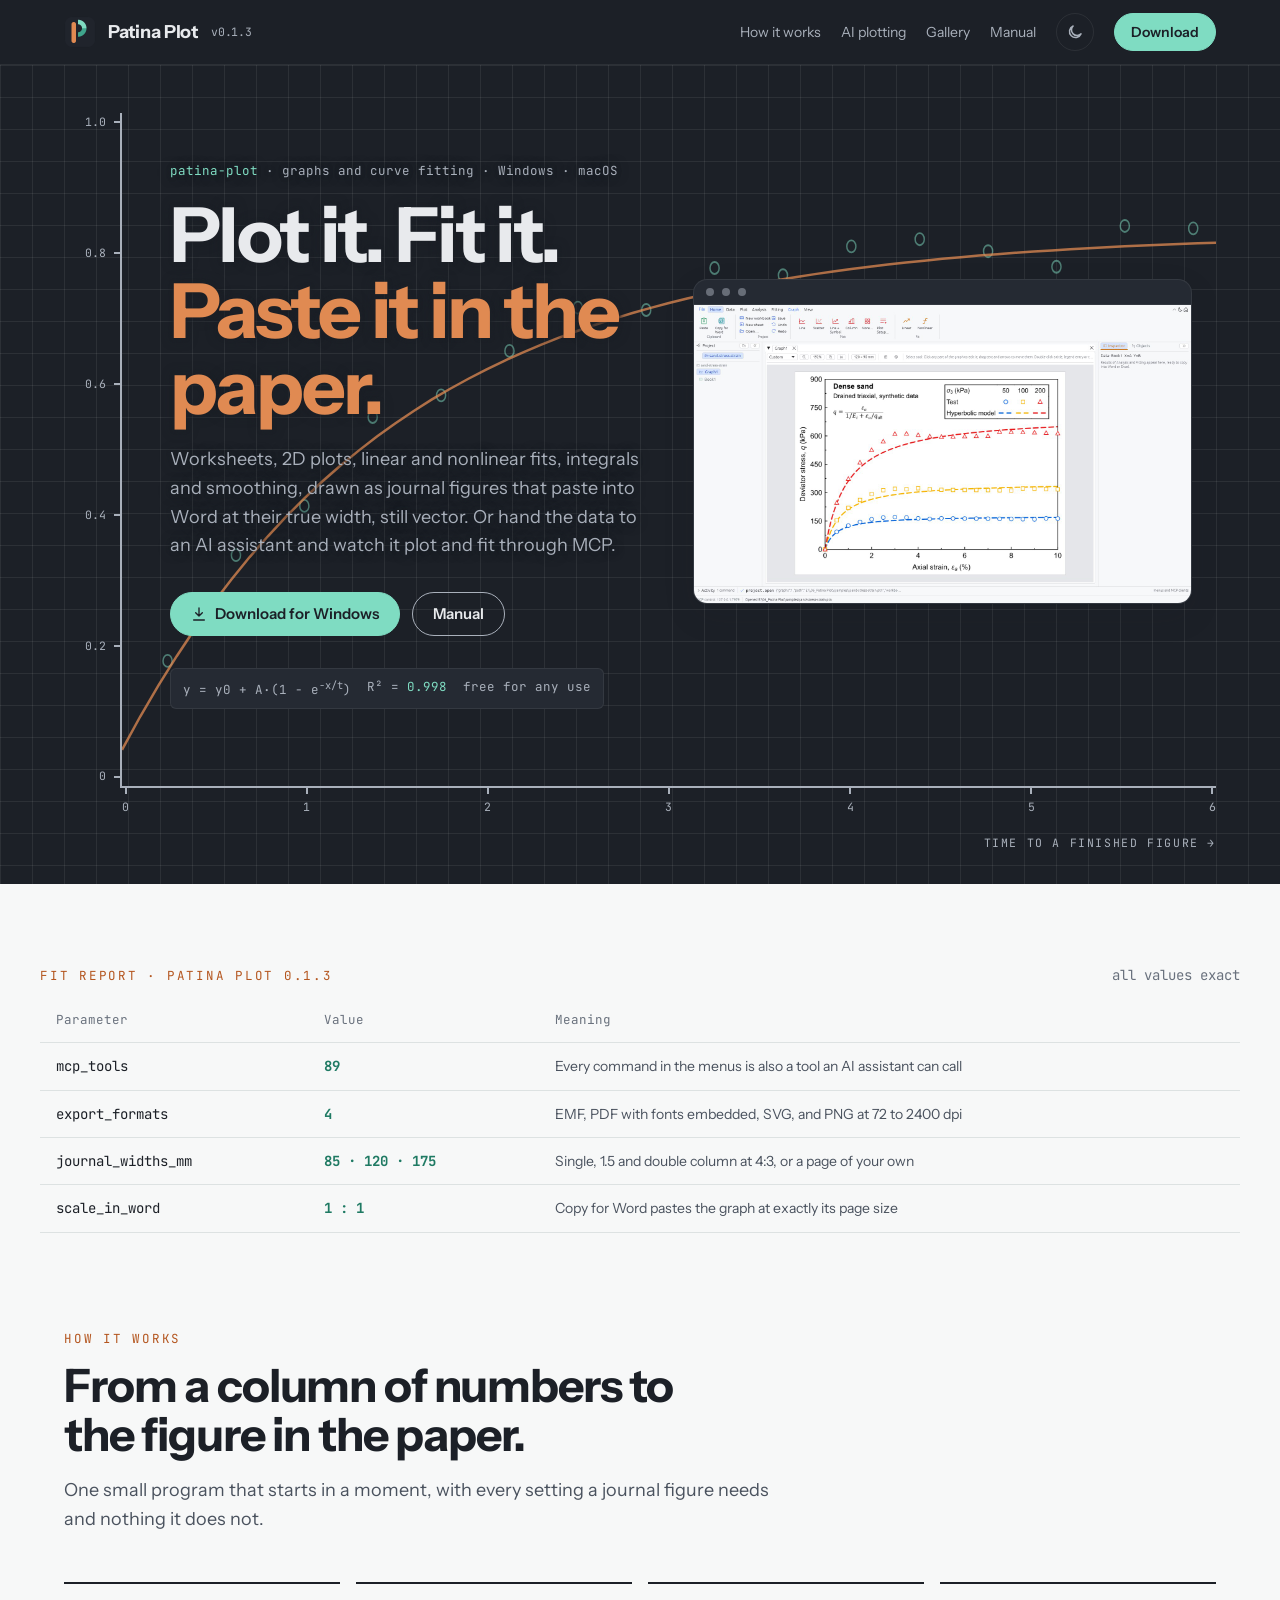
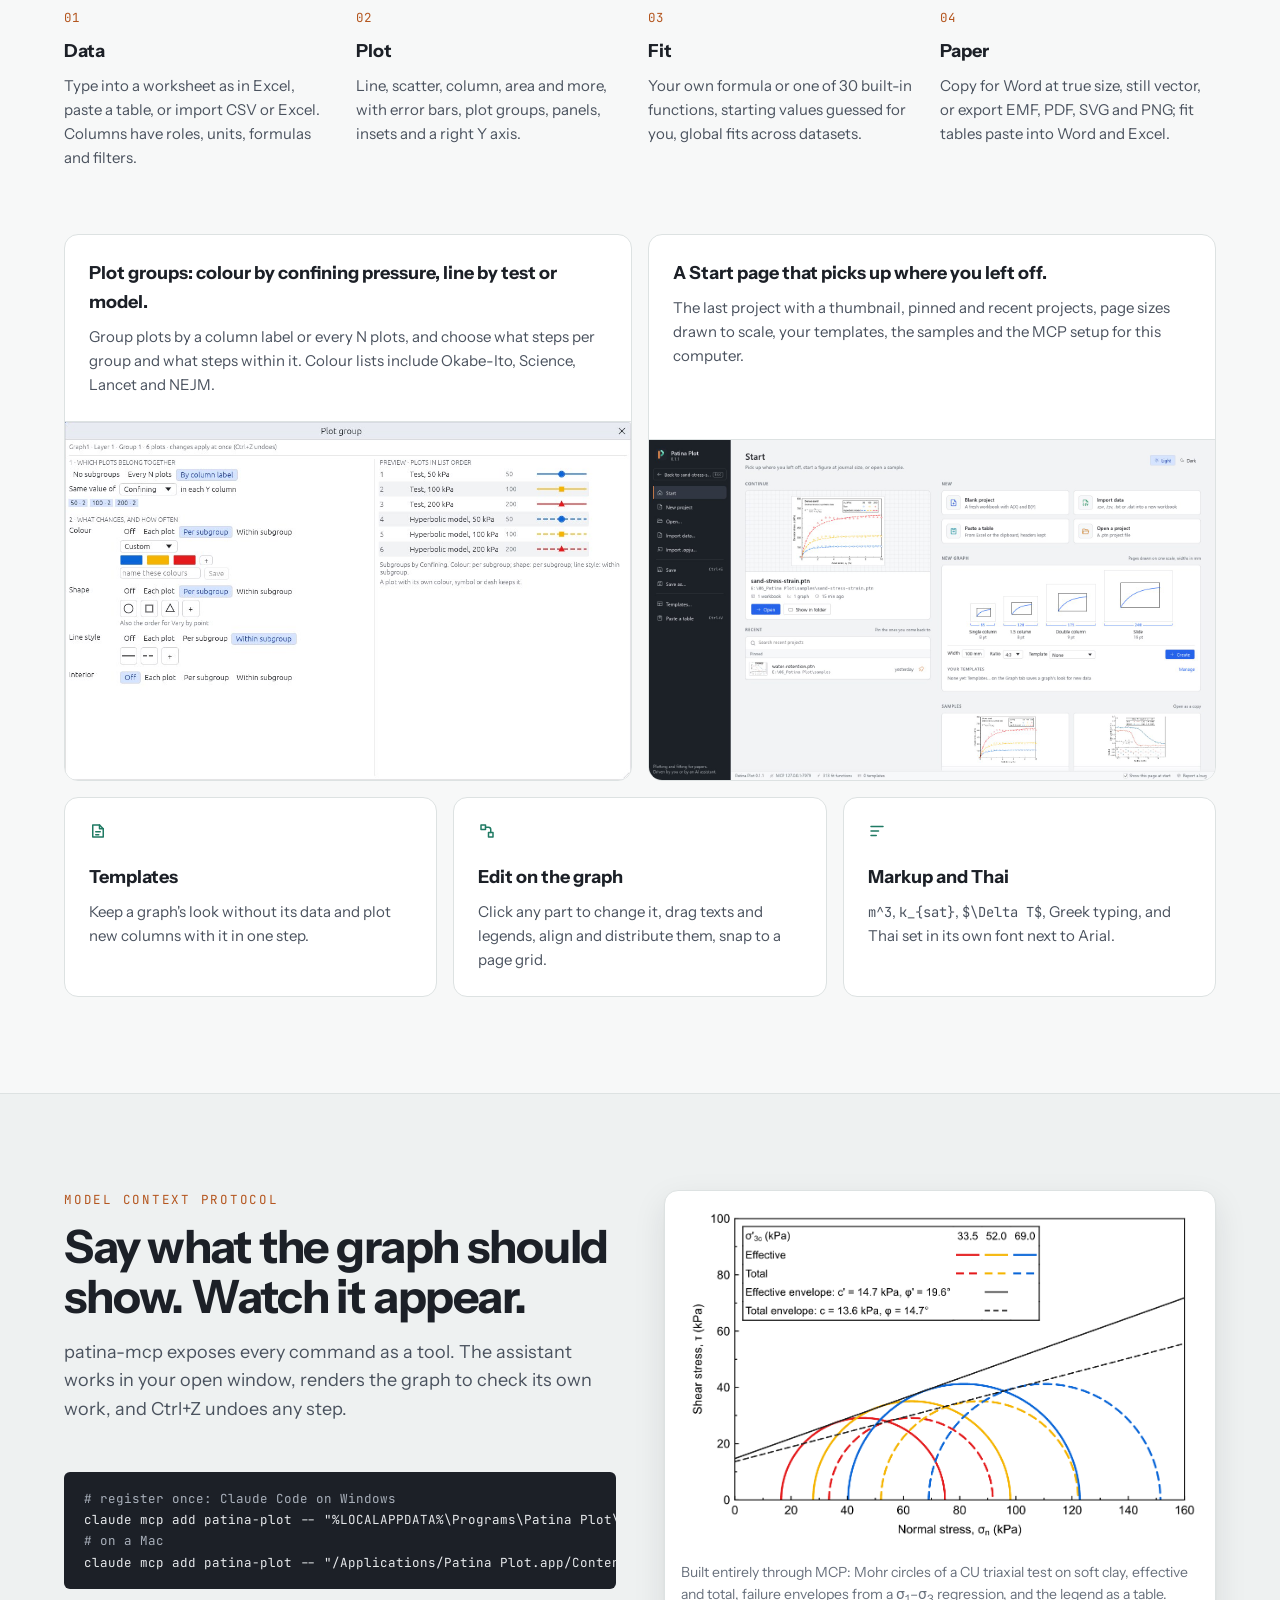
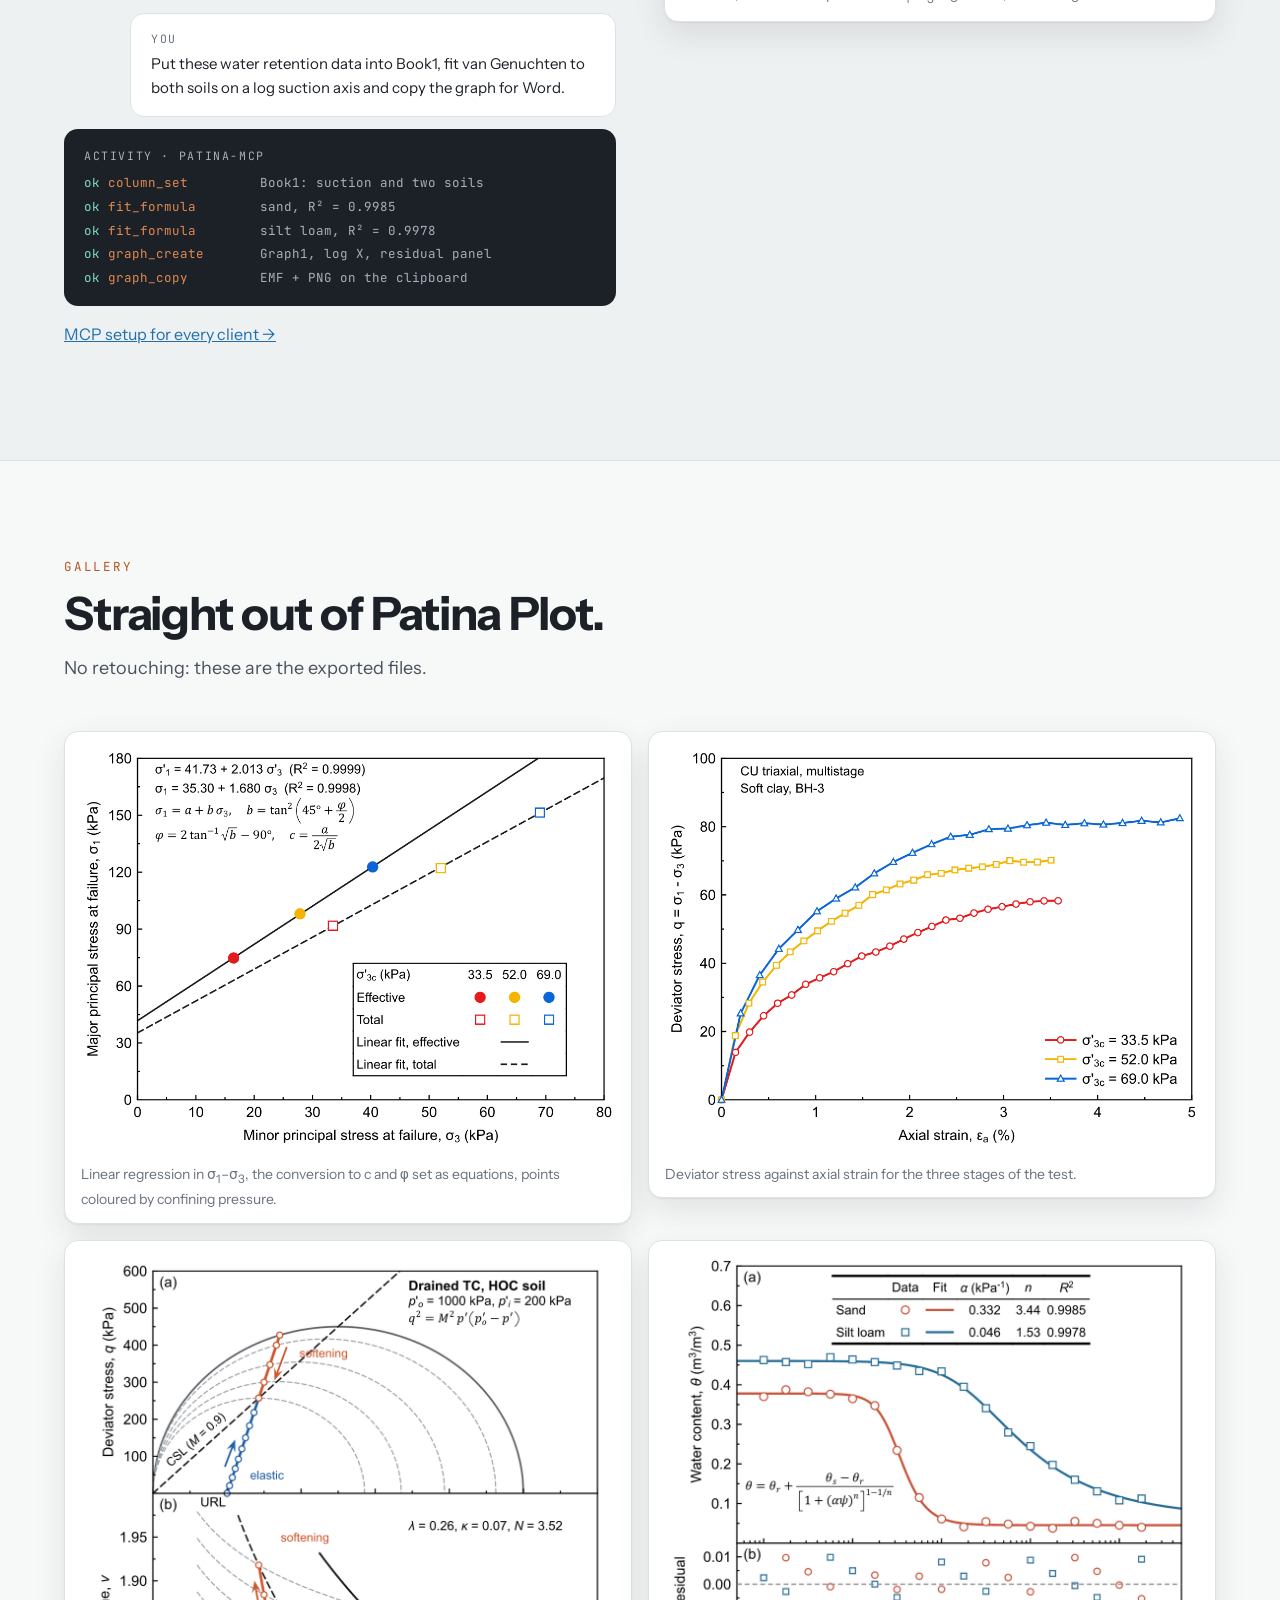
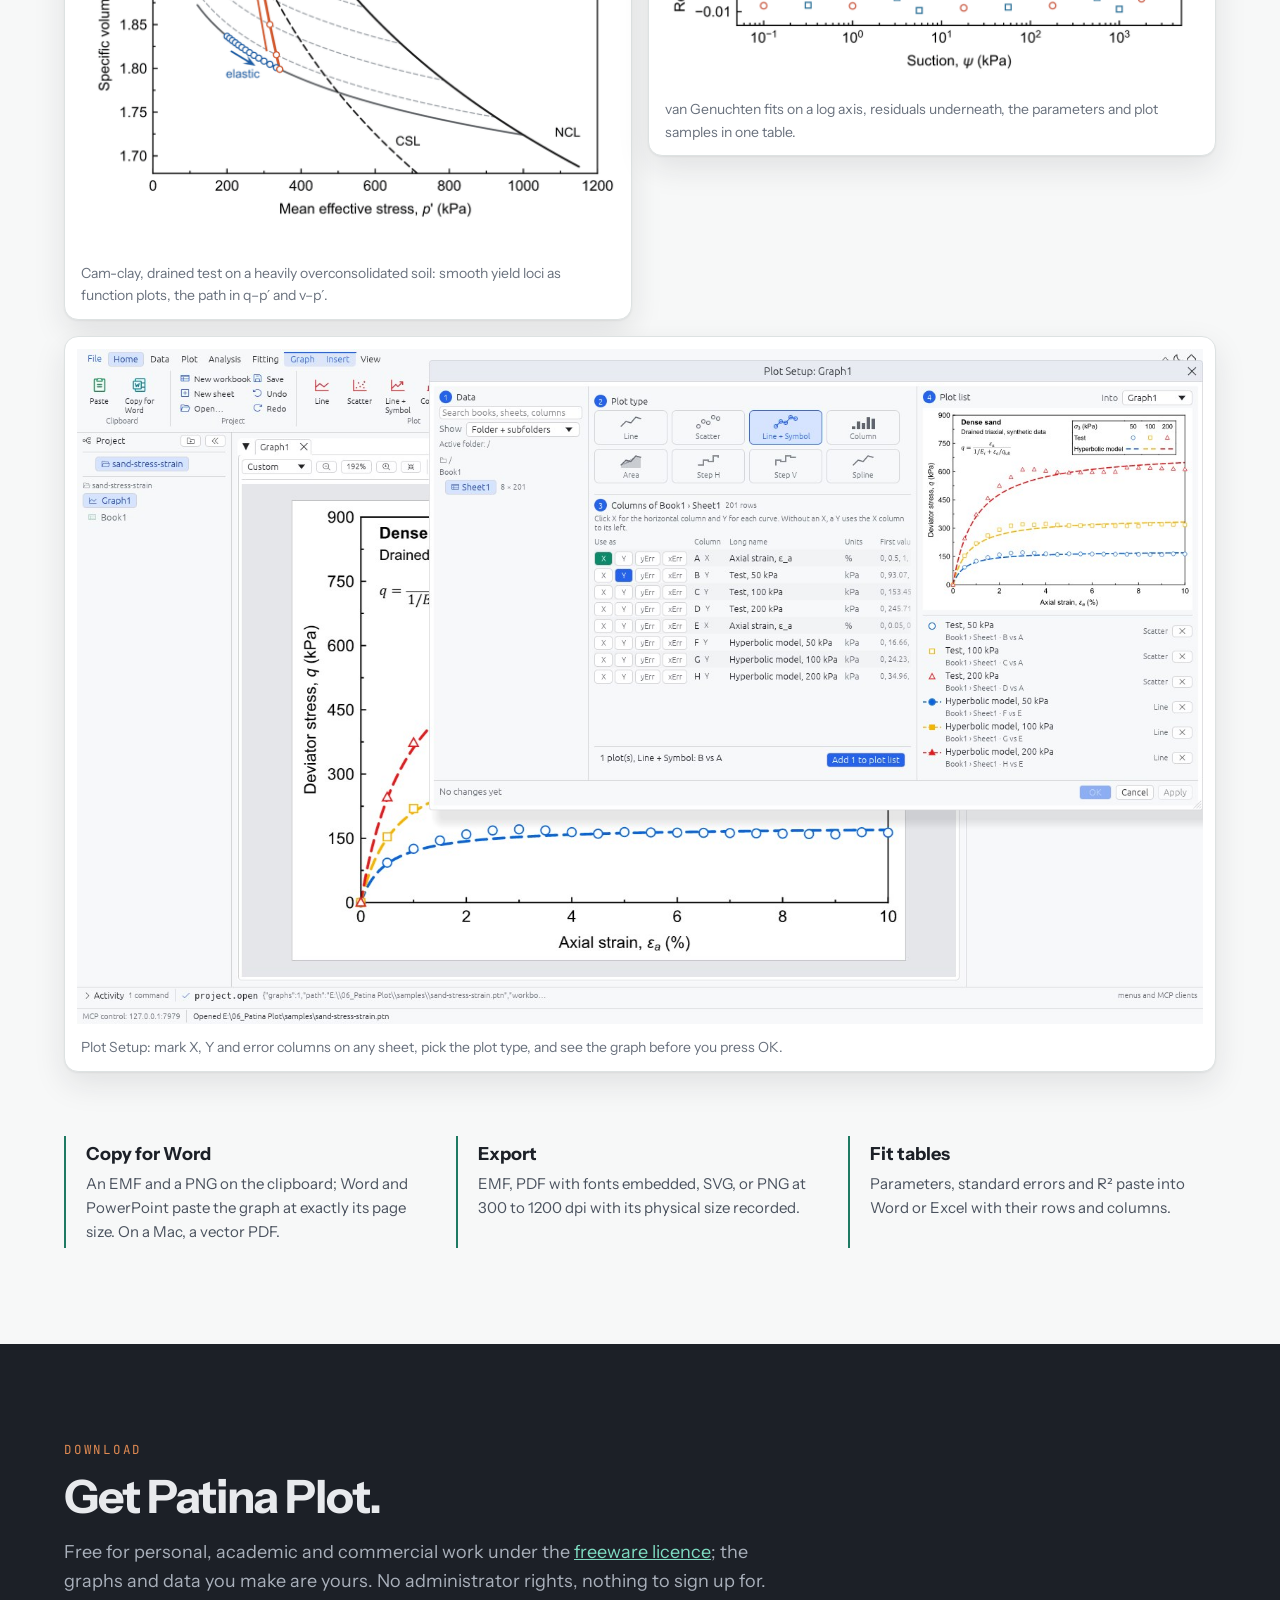
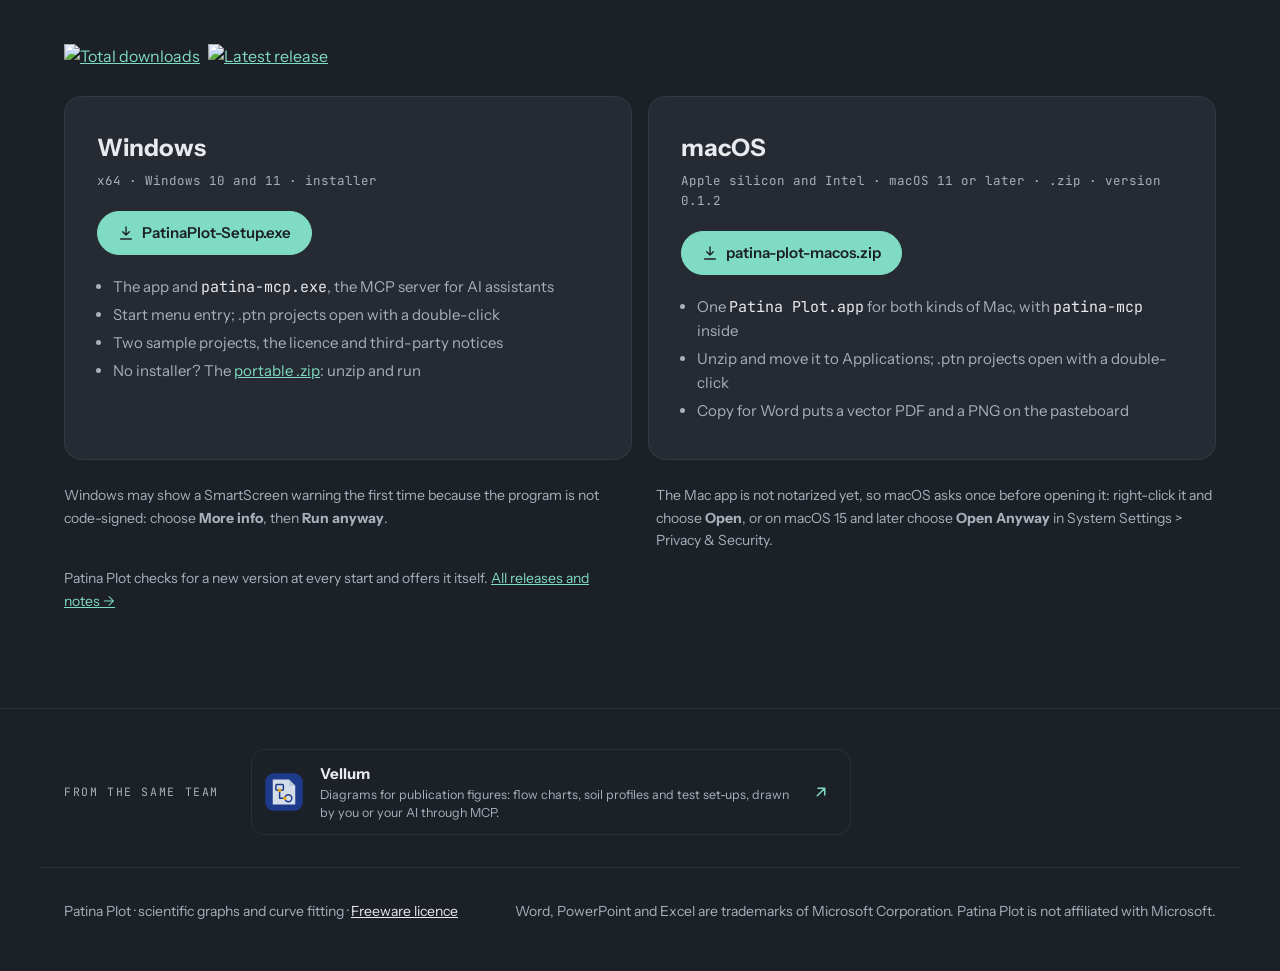
==== index.html @ 7e66aaf3 "Patina Plot 0.1.3 for Windows version.json points at v0.1.3 without a "mac" line, so 0.1.2 on Window" ====
<!doctype html>
<html lang="en">
<head>
<meta charset="utf-8">
<meta name="viewport" content="width=device-width, initial-scale=1">
<title>Patina Plot: scientific graphs and curve fitting</title>
<meta name="description" content="Patina Plot is a light, fast app for scientific graphs and curve fitting. Plot and fit your data, paste the graph into Word as vector EMF at journal size, and let an AI assistant plot and fit for you through MCP.">
<link rel="icon" href="assets/icon.svg" type="image/svg+xml">
<link rel="preconnect" href="https://fonts.googleapis.com">
<link rel="preconnect" href="https://fonts.gstatic.com" crossorigin>
<link href="https://fonts.googleapis.com/css2?family=Instrument+Sans:wght@400;600;700&family=JetBrains+Mono:wght@400;700&display=swap" rel="stylesheet">
<link rel="stylesheet" href="style.css?v=2">
<script src="theme.js"></script>
</head>
<body>

<header class="top">
  <div class="wrap">
    <a class="brand" href="./"><img src="assets/icon-256.png" alt="">Patina Plot <small>v0.1.3</small></a>
    <nav>
      <a href="#workflow">How it works</a>
      <a href="#agents">AI plotting</a>
      <a href="#gallery">Gallery</a>
      <a href="manual.html">Manual</a>
      <button class="theme-toggle" type="button" aria-label="Switch theme">
        <svg class="to-dark" viewBox="0 0 24 24" fill="none" stroke="currentColor" stroke-width="2" stroke-linecap="round" stroke-linejoin="round" aria-hidden="true"><path d="M20 14.5A8 8 0 1 1 9.5 4a6.5 6.5 0 0 0 10.5 10.5z"/></svg>
        <svg class="to-light" viewBox="0 0 24 24" fill="none" stroke="currentColor" stroke-width="2" stroke-linecap="round" stroke-linejoin="round" aria-hidden="true"><circle cx="12" cy="12" r="4"/><path d="M12 2v2M12 20v2M4.9 4.9l1.4 1.4M17.7 17.7l1.4 1.4M2 12h2M20 12h2M4.9 19.1l1.4-1.4M17.7 6.3l1.4-1.4"/></svg>
      </button>
      <a class="btn small primary" href="#download">Download</a>
    </nav>
  </div>
</header>

<main>
<div class="hero">
  <div class="wrap">
    <div class="plot">
      <ul class="y-ticks" aria-hidden="true"><li><span>1.0</span></li><li><span>0.8</span></li><li><span>0.6</span></li><li><span>0.4</span></li><li><span>0.2</span></li><li><span>0</span></li></ul>
      <ul class="x-ticks" aria-hidden="true"><li>0</li><li>1</li><li>2</li><li>3</li><li>4</li><li>5</li><li>6</li></ul>
      <span class="axis-title" aria-hidden="true">time to a finished figure →</span>
      <svg class="curve" viewBox="0 0 1200 560" preserveAspectRatio="none" aria-hidden="true">
        <g class="pts"><circle cx="50" cy="456" r="5"/><circle cx="125" cy="368" r="5"/><circle cx="200" cy="327" r="5"/><circle cx="275" cy="253" r="5"/><circle cx="350" cy="235" r="5"/><circle cx="425" cy="198" r="5"/><circle cx="500" cy="162" r="5"/><circle cx="575" cy="164" r="5"/><circle cx="650" cy="129" r="5"/><circle cx="725" cy="135" r="5"/><circle cx="800" cy="111" r="5"/><circle cx="875" cy="105" r="5"/><circle cx="950" cy="115" r="5"/><circle cx="1025" cy="128" r="5"/><circle cx="1100" cy="94" r="5"/><circle cx="1175" cy="96" r="5"/></g>
        <path class="fit" vector-effect="non-scaling-stroke" d="M0 530.0 L20 502.3 L40 476.3 L60 452.1 L80 429.3 L100 408.1 L120 388.2 L140 369.6 L160 352.3 L180 336.0 L200 320.8 L220 306.5 L240 293.2 L260 280.8 L280 269.1 L300 258.2 L320 248.0 L340 238.4 L360 229.5 L380 221.2 L400 213.3 L420 206.0 L440 199.2 L460 192.8 L480 186.8 L500 181.2 L520 176.0 L540 171.1 L560 166.5 L580 162.2 L600 158.2 L620 154.4 L640 150.9 L660 147.6 L680 144.6 L700 141.7 L720 139.0 L740 136.5 L760 134.1 L780 131.9 L800 129.9 L820 128.0 L840 126.1 L860 124.5 L880 122.9 L900 121.4 L920 120.0 L940 118.7 L960 117.5 L980 116.4 L1000 115.3 L1020 114.4 L1040 113.4 L1060 112.6 L1080 111.7 L1100 111.0 L1120 110.3 L1140 109.6 L1160 109.0 L1180 108.4 L1200 107.9"/>
      </svg>
      <div class="hero-text">
        <p class="kicker">patina-plot <span>· graphs and curve fitting · Windows · macOS</span></p>
        <h1>Plot it. Fit it. <span class="hl">Paste it in the paper.</span></h1>
        <p class="lede">Worksheets, 2D plots, linear and nonlinear fits, integrals and smoothing,
          drawn as journal figures that paste into Word at their true width, still vector. Or hand
          the data to an AI assistant and watch it plot and fit through MCP.</p>
        <div class="cta">
          <a class="btn primary" href="#download">
            <svg viewBox="0 0 24 24" fill="none" stroke="currentColor" stroke-width="2" stroke-linecap="round" stroke-linejoin="round" aria-hidden="true"><path d="M12 3v12m0 0-5-5m5 5 5-5M4 21h16"/></svg>
            <span id="get-label">Download for Windows</span>
          </a>
          <a class="btn ghost" href="manual.html">Manual</a>
        </div>
        <p class="readout" aria-label="Fit result"><span>y = y0 + A·(1 − e<sup>−x/t</sup>)</span><span>R² = <b>0.998</b></span><span>free for any use</span></p>
      </div>
      <div class="window">
        <div class="bar" aria-hidden="true"><i></i><i></i><i></i></div>
        <img src="assets/screenshot.jpg" width="1600" height="960" alt="The Patina Plot window with a graph of deviator stress against axial strain for a dense sand at three confining pressures, tests against a hyperbolic model with a table legend, the Project Explorer on the left and the Inspector on the right">
      </div>
    </div>
  </div>
</div>

<div class="wrap report">
  <div class="report-head">
    <p class="label">Fit report · Patina Plot 0.1.3</p>
    <p class="fine">all values exact</p>
  </div>
  <table>
    <tr><th>Parameter</th><th>Value</th><th>Meaning</th></tr>
    <tr><td>mcp_tools</td><td class="v">89</td><td>Every command in the menus is also a tool an AI assistant can call</td></tr>
    <tr><td>export_formats</td><td class="v">4</td><td>EMF, PDF with fonts embedded, SVG, and PNG at 72 to 2400 dpi</td></tr>
    <tr><td>journal_widths_mm</td><td class="v">85 · 120 · 175</td><td>Single, 1.5 and double column at 4:3, or a page of your own</td></tr>
    <tr><td>scale_in_word</td><td class="v">1 : 1</td><td>Copy for Word pastes the graph at exactly its page size</td></tr>
  </table>
</div>

<section id="workflow">
  <div class="wrap">
    <p class="label">How it works</p>
    <h2>From a column of numbers to the figure in the paper.</h2>
    <p class="sub">One small program that starts in a moment, with every setting a journal figure
      needs and nothing it does not.</p>
    <div class="flow">
      <div class="step"><h3>Data</h3><p>Type into a worksheet as in Excel, paste a table, or
        import CSV or Excel. Columns have roles, units, formulas and filters.</p></div>
      <div class="step"><h3>Plot</h3><p>Line, scatter, column, area and more, with error bars,
        plot groups, panels, insets and a right Y axis.</p></div>
      <div class="step"><h3>Fit</h3><p>Your own formula or one of 30 built-in functions,
        starting values guessed for you, global fits across datasets.</p></div>
      <div class="step"><h3>Paper</h3><p>Copy for Word at true size, still vector, or export EMF,
        PDF, SVG and PNG; fit tables paste into Word and Excel.</p></div>
    </div>

    <div class="bento">
      <div class="tile wide">
        <div class="txt">
          <h3>Plot groups: colour by confining pressure, line by test or model.</h3>
          <p>Group plots by a column label or every N plots, and choose what steps per group and
            what steps within it. Colour lists include Okabe-Ito, Science, Lancet and NEJM.</p>
        </div>
        <img src="assets/feature-groups.jpg" width="980" height="620" loading="lazy" alt="The Plot group window: six plots grouped by a Confining column label, a colour and symbol per subgroup and line style stepping within each">
      </div>
      <div class="tile wide">
        <div class="txt">
          <h3>A Start page that picks up where you left off.</h3>
          <p>The last project with a thumbnail, pinned and recent projects, page sizes drawn to
            scale, your templates, the samples and the MCP setup for this computer.</p>
        </div>
        <img src="assets/feature-start.jpg" width="1600" height="960" loading="lazy" alt="The Patina Plot Start page with the last project, recent projects, new graph page sizes and samples">
      </div>
      <div class="tile">
        <svg class="ic" viewBox="0 0 24 24" fill="none" stroke="currentColor" stroke-width="2" stroke-linecap="round" stroke-linejoin="round" aria-hidden="true"><path d="M5 4h9l5 5v11H5z"/><path d="M14 4v5h5M9 13h6M9 17h4"/></svg>
        <h3>Templates</h3>
        <p>Keep a graph's look without its data and plot new columns with it in one step.</p>
      </div>
      <div class="tile">
        <svg class="ic" viewBox="0 0 24 24" fill="none" stroke="currentColor" stroke-width="2" stroke-linecap="round" stroke-linejoin="round" aria-hidden="true"><path d="M4 4h6v6H4zM14 14h6v6h-6z"/><path d="M10 7h4a3 3 0 0 1 3 3v4"/></svg>
        <h3>Edit on the graph</h3>
        <p>Click any part to change it, drag texts and legends, align and distribute them, snap
          to a page grid.</p>
      </div>
      <div class="tile">
        <svg class="ic" viewBox="0 0 24 24" fill="none" stroke="currentColor" stroke-width="2" stroke-linecap="round" stroke-linejoin="round" aria-hidden="true"><path d="M4 6h16M4 12h10M4 18h7"/></svg>
        <h3>Markup and Thai</h3>
        <p><code>m^3</code>, <code>k_{sat}</code>, <code>$\Delta T$</code>, Greek typing, and Thai
          set in its own font next to Arial.</p>
      </div>
    </div>
  </div>
</section>

<section id="agents" class="band">
  <div class="wrap agent">
    <div>
      <p class="label">Model Context Protocol</p>
      <h2>Say what the graph should show. Watch it appear.</h2>
      <p class="sub">patina-mcp exposes every command as a tool. The assistant works in your open
        window, renders the graph to check its own work, and Ctrl+Z undoes any step.</p>
<pre class="code"><span class="c"># register once: Claude Code on Windows</span>
claude mcp add patina-plot -- "%LOCALAPPDATA%\Programs\Patina Plot\patina-mcp.exe" --gui
<span class="c"># on a Mac</span>
claude mcp add patina-plot -- "/Applications/Patina Plot.app/Contents/MacOS/patina-mcp" --gui</pre>
      <div class="chat">
        <p class="msg you">Put these water retention data into Book1, fit van Genuchten to both
          soils on a log suction axis and copy the graph for Word.</p>
<p class="msg log"><span class="ok">ok</span> <span class="t">column_set         </span><span class="d">Book1: suction and two soils</span>
<span class="ok">ok</span> <span class="t">fit_formula        </span><span class="d">sand, R² = 0.9985</span>
<span class="ok">ok</span> <span class="t">fit_formula        </span><span class="d">silt loam, R² = 0.9978</span>
<span class="ok">ok</span> <span class="t">graph_create       </span><span class="d">Graph1, log X, residual panel</span>
<span class="ok">ok</span> <span class="t">graph_copy         </span><span class="d">EMF + PNG on the clipboard</span></p>
      </div>
      <p class="more"><a href="manual.html#mcp">MCP setup for every client →</a></p>
    </div>
    <figure class="sheet">
      <img src="assets/mohr-circles.png" width="1213" height="797" loading="lazy" alt="Mohr circles of a consolidated-undrained triaxial test on soft clay at three confining pressures, effective stress as solid circles and total stress as dashed ones, with both failure envelopes and the legend laid out as a table">
      <figcaption>Built entirely through MCP: Mohr circles of a CU triaxial test on soft clay,
        effective and total, failure envelopes from a σ<sub>1</sub>–σ<sub>3</sub> regression, and
        the legend as a table.</figcaption>
    </figure>
  </div>
</section>

<section id="gallery">
  <div class="wrap">
    <p class="label">Gallery</p>
    <h2>Straight out of Patina Plot.</h2>
    <p class="sub">No retouching: these are the exported files.</p>
    <div class="gallery">
      <figure class="sheet"><img src="assets/failure-regression.png" width="1039" height="780" loading="lazy" alt="Major against minor principal stress at failure with linear fits for effective and total stress, the conversion to c and phi written as equations, and a table legend">
        <figcaption>Linear regression in σ<sub>1</sub>–σ<sub>3</sub>, the conversion to c and φ
          set as equations, points coloured by confining pressure.</figcaption></figure>
      <figure class="sheet"><img src="assets/triaxial-shearing.png" width="1039" height="780" loading="lazy" alt="Deviator stress against axial strain for three stages of a multistage triaxial test">
        <figcaption>Deviator stress against axial strain for the three stages of the
          test.</figcaption></figure>
      <figure class="sheet"><img src="assets/cam-clay.png" width="1100" height="1212" loading="lazy" alt="Modified Cam-clay drained triaxial test on a heavily overconsolidated soil: the stress path with the initial and softening yield loci and the critical state line in q against p', and specific volume against p' with the normal compression, critical state and unloading-reloading lines">
        <figcaption>Cam-clay, drained test on a heavily overconsolidated soil: smooth yield loci
          as function plots, the path in q–p′ and v–p′.</figcaption></figure>
      <figure class="sheet"><img src="assets/water-retention.png" width="1100" height="880" loading="lazy" alt="Water content against suction for a sand and a silt loam on a log axis with van Genuchten fits, residuals underneath and a table of the fitted parameters">
        <figcaption>van Genuchten fits on a log axis, residuals underneath, the parameters and
          plot samples in one table.</figcaption></figure>
      <figure class="sheet wide"><img src="assets/feature-plot-setup.jpg?v=2" width="1600" height="960" loading="lazy" alt="The Plot Setup window: the sheets of the project, the columns marked X and Y, the plot types, and a preview of the graph with its six plots listed">
        <figcaption>Plot Setup: mark X, Y and error columns on any sheet, pick the plot type, and
          see the graph before you press OK.</figcaption></figure>
    </div>
    <div class="out" style="margin-top: var(--s11)">
      <div><h3>Copy for Word</h3><p>An EMF and a PNG on the clipboard; Word and PowerPoint paste
        the graph at exactly its page size. On a Mac, a vector PDF.</p></div>
      <div><h3>Export</h3><p>EMF, PDF with fonts embedded, SVG, or PNG at 300 to 1200 dpi with its
        physical size recorded.</p></div>
      <div><h3>Fit tables</h3><p>Parameters, standard errors and R² paste into Word or Excel with
        their rows and columns.</p></div>
    </div>
  </div>
</section>

<section id="download" class="get">
  <div class="wrap">
    <p class="label">Download</p>
    <h2>Get Patina Plot.</h2>
    <p class="sub">Free for personal, academic and commercial work under the
      <a href="LICENSE.txt">freeware licence</a>; the graphs and data you make are yours. No
      administrator rights, nothing to sign up for.</p>
    <p class="badges">
      <a href="https://github.com/PatinaPlot/PatinaPlot.github.io/releases"><img src="https://img.shields.io/github/downloads/PatinaPlot/PatinaPlot.github.io/total?style=flat&amp;label=downloads&amp;color=1f7a63&amp;labelColor=252a33" alt="Total downloads" height="20"></a>
      <a href="https://github.com/PatinaPlot/PatinaPlot.github.io/releases/latest"><img src="https://img.shields.io/github/v/release/PatinaPlot/PatinaPlot.github.io?style=flat&amp;label=release&amp;color=b4561f&amp;labelColor=252a33" alt="Latest release" height="20"></a>
    </p>
    <div class="platforms">
      <div class="platform">
        <h3>Windows</h3>
        <p class="meta">x64 · Windows 10 and 11 · installer</p>
        <a class="btn primary" href="https://github.com/PatinaPlot/PatinaPlot.github.io/releases/latest/download/PatinaPlot-Setup.exe">
          <svg viewBox="0 0 24 24" fill="none" stroke="currentColor" stroke-width="2" stroke-linecap="round" stroke-linejoin="round" aria-hidden="true"><path d="M12 3v12m0 0-5-5m5 5 5-5M4 21h16"/></svg>
          PatinaPlot-Setup.exe
        </a>
        <ul>
          <li>The app and <code>patina-mcp.exe</code>, the MCP server for AI assistants</li>
          <li>Start menu entry; .ptn projects open with a double-click</li>
          <li>Two sample projects, the licence and third-party notices</li>
          <li>No installer? The <a href="https://github.com/PatinaPlot/PatinaPlot.github.io/releases/latest/download/patina-plot-windows-x64.zip">portable .zip</a>: unzip and run</li>
        </ul>
      </div>
      <div class="platform">
        <h3>macOS</h3>
        <p class="meta">Apple silicon and Intel · macOS 11 or later · .zip · version 0.1.2</p>
        <a class="btn primary" href="https://github.com/PatinaPlot/PatinaPlot.github.io/releases/download/v0.1.2/patina-plot-macos.zip">
          <svg viewBox="0 0 24 24" fill="none" stroke="currentColor" stroke-width="2" stroke-linecap="round" stroke-linejoin="round" aria-hidden="true"><path d="M12 3v12m0 0-5-5m5 5 5-5M4 21h16"/></svg>
          patina-plot-macos.zip
        </a>
        <ul>
          <li>One <code>Patina Plot.app</code> for both kinds of Mac, with <code>patina-mcp</code> inside</li>
          <li>Unzip and move it to Applications; .ptn projects open with a double-click</li>
          <li>Copy for Word puts a vector PDF and a PNG on the pasteboard</li>
        </ul>
      </div>
    </div>
    <div class="notes">
      <p class="fine">Windows may show a SmartScreen warning the first time because the program is
        not code-signed: choose <b>More info</b>, then <b>Run anyway</b>.</p>
      <p class="fine">The Mac app is not notarized yet, so macOS asks once before opening it: right-click
        it and choose <b>Open</b>, or on macOS 15 and later choose <b>Open Anyway</b> in System Settings &gt;
        Privacy &amp; Security.</p>
      <p class="fine">Patina Plot checks for a new version at every start and offers it itself.
        <a href="https://github.com/PatinaPlot/PatinaPlot.github.io/releases">All releases and notes →</a></p>
    </div>
  </div>
</section>
</main>

<footer>
  <div class="wrap family">
    <span class="family-label">From the same team</span>
    <a class="sibling" href="https://vellumdraw.github.io/">
      <img src="assets/vellum-icon.svg" width="40" height="40" alt="">
      <span><b>Vellum</b><small>Diagrams for publication figures: flow charts, soil profiles and test set-ups, drawn by you or your AI through MCP.</small></span>
      <svg width="18" height="18" viewBox="0 0 24 24" fill="none" stroke="currentColor" stroke-width="2" stroke-linecap="round" stroke-linejoin="round" aria-hidden="true"><path d="M7 17 17 7M8 7h9v9"/></svg>
    </a>
  </div>
  <div class="wrap">
    <span>Patina Plot · scientific graphs and curve fitting · <a href="LICENSE.txt">Freeware licence</a></span>
    <span>Word, PowerPoint and Excel are trademarks of Microsoft Corporation. Patina Plot is not affiliated with Microsoft.</span>
  </div>
</footer>
<script>
  if (/Mac/.test(navigator.platform || navigator.userAgent)) document.getElementById('get-label').textContent = 'Download for Mac';
</script>
</body>
</html>
---- style.css ----
/* Patina Plot site. The page reads like a graph: a charcoal plot frame up top (the app's splash),
   a fit report for numbers, a tool log for the AI part. Every colour and size is a token below;
   the dark theme follows the system unless the visitor picks one (theme.js). */
:root {
  /* brand, the same in both themes */
  --charcoal: #1c2027;
  --charcoal-2: #252a33;
  --charcoal-line: rgba(255, 255, 255, 0.07);
  --on-charcoal: #e8eaed;
  --on-charcoal-2: #a9b0bb;
  --copper: #e08a52;
  --mint: #7fdcc2;

  /* page, light */
  --bg: #f7f8f8;
  --bg-2: #eef1f1;
  --card: #ffffff;
  --ink: #1c2027;
  --ink-2: #4a525e;
  --ink-3: #69717d;
  --rule: #dde2e2;
  --primary: #1f7a63;
  --primary-ink: #ffffff;
  --accent: #b4561f;
  --link: #1f6fb0;
  --sheet: #ffffff;
  --shadow: 0 1px 2px rgba(28, 32, 39, 0.06), 0 12px 32px rgba(28, 32, 39, 0.10);

  /* type */
  --sans: "Instrument Sans", "Segoe UI", system-ui, sans-serif;
  --mono: "JetBrains Mono", Consolas, monospace;
  --fs-2xs: 11.5px;
  --fs-xs: 12.5px;
  --fs-sm: 14px;
  --fs-md: 15px;
  --fs-base: 16px;
  --fs-lg: 18px;
  --fs-h3: 18px;
  --fs-h3-lg: 24px;
  --fs-h2: clamp(30px, 4.2vw, 46px);
  --fs-h1: clamp(40px, 6.4vw, 76px);
  --fs-doc-h1: clamp(32px, 5vw, 46px);
  --fs-doc-h2: 28px;
  --tracking-caps: .14em;

  /* space and shape */
  --s1: 4px; --s2: 8px; --s3: 12px; --s4: 16px; --s5: 20px; --s6: 24px; --s7: 32px;
  --s8: 40px; --s9: 48px; --s10: 56px; --s11: 64px; --s12: 80px; --s13: 96px;
  --radius-sm: 6px;
  --radius: 14px;
  --radius-lg: 18px;
  --pill: 999px;
  --max: 1200px;
  --header-h: 64px;
  --axis-gap: 56px;
  --tick: 8px;
  --icon: 18px;
  --toggle: 38px;
  --touch: 44px;
  --toc-w: 220px;
  --hair: 1px;
  --line: 2px;
  --focus-gap: 3px;
  --dur: .15s;
  --draw: 2.4s;
}

@media (prefers-color-scheme: dark) {
  :root:not([data-theme="light"]) {
    --bg: #14181d;
    --bg-2: #191e24;
    --card: #1f252c;
    --ink: #e8eaed;
    --ink-2: #b6bdc7;
    --ink-3: #8e96a3;
    --rule: #2c343d;
    --primary: #7fdcc2;
    --primary-ink: #0f2a23;
    --accent: #ec9a63;
    --link: #8cc4f2;
    --shadow: 0 1px 2px rgba(0, 0, 0, 0.3), 0 12px 32px rgba(0, 0, 0, 0.4);
  }
}
:root[data-theme="dark"] {
  --bg: #14181d;
  --bg-2: #191e24;
  --card: #1f252c;
  --ink: #e8eaed;
  --ink-2: #b6bdc7;
  --ink-3: #8e96a3;
  --rule: #2c343d;
  --primary: #7fdcc2;
  --primary-ink: #0f2a23;
  --accent: #ec9a63;
  --link: #8cc4f2;
  --shadow: 0 1px 2px rgba(0, 0, 0, 0.3), 0 12px 32px rgba(0, 0, 0, 0.4);
}
:root { color-scheme: light; }
:root[data-theme="dark"] { color-scheme: dark; }
@media (prefers-color-scheme: dark) { :root:not([data-theme="light"]) { color-scheme: dark; } }

* { box-sizing: border-box; }
html { scroll-behavior: smooth; }
body {
  margin: 0; background: var(--bg); color: var(--ink);
  font-family: var(--sans); font-size: var(--fs-base); line-height: 1.6;
  -webkit-font-smoothing: antialiased;
}
img { max-width: 100%; height: auto; display: block; }
a { color: var(--link); }
code, pre, kbd { font-family: var(--mono); }
:focus-visible { outline: var(--line) solid var(--primary); outline-offset: var(--focus-gap); border-radius: var(--s1); }
.wrap { max-width: var(--max); margin: 0 auto; padding: 0 var(--s6); }

/* ---------- header: part of the charcoal band ---------- */
.top { position: sticky; top: 0; z-index: 10; background: var(--charcoal); border-bottom: var(--hair) solid var(--charcoal-line); }
.top .wrap { display: flex; align-items: center; gap: var(--s6); height: var(--header-h); }
.brand { display: flex; align-items: center; gap: var(--s3); color: var(--on-charcoal); text-decoration: none; font-weight: 700; font-size: var(--fs-lg); letter-spacing: -0.01em; }
.brand img { width: var(--s7); height: var(--s7); }
.brand small { font-family: var(--mono); font-weight: 400; font-size: var(--fs-2xs); color: var(--on-charcoal-2); }
.top nav { margin-left: auto; display: flex; gap: var(--s5); align-items: center; }
.top nav a { color: var(--on-charcoal-2); text-decoration: none; font-size: var(--fs-sm); white-space: nowrap; }
.brand { white-space: nowrap; }
.top nav a:hover { color: var(--on-charcoal); }

.btn {
  display: inline-flex; align-items: center; gap: var(--s2); min-height: var(--touch);
  padding: 0 var(--s5); border-radius: var(--pill); text-decoration: none;
  font-family: var(--sans); font-weight: 600; font-size: var(--fs-md);
  border: var(--hair) solid var(--rule); color: var(--ink); background: var(--card);
  transition: transform var(--dur) ease, box-shadow var(--dur) ease;
}
.btn:hover { transform: translateY(-1px); box-shadow: var(--shadow); }
.btn svg { width: var(--s4); height: var(--s4); }
.btn.primary { background: var(--mint); border-color: var(--mint); color: var(--charcoal); }
.btn.ghost { background: transparent; border-color: var(--on-charcoal-2); color: var(--on-charcoal); }
.btn.small { min-height: var(--toggle); padding: 0 var(--s4); font-size: var(--fs-sm); }
.top nav .btn.primary { color: var(--charcoal); }

.theme-toggle {
  display: inline-grid; place-items: center; width: var(--toggle); height: var(--toggle);
  border-radius: var(--pill); border: var(--hair) solid var(--charcoal-line); background: transparent;
  color: var(--on-charcoal-2); cursor: pointer; padding: 0;
}
.theme-toggle:hover { color: var(--on-charcoal); }
.theme-toggle svg { width: var(--icon); height: var(--icon); }
.theme-toggle .to-light { display: none; }
:root[data-theme="dark"] .theme-toggle .to-dark { display: none; }
:root[data-theme="dark"] .theme-toggle .to-light { display: block; }

/* ---------- hero: a plot frame ---------- */
.hero {
  background-color: var(--charcoal); color: var(--on-charcoal);
  background-image:
    linear-gradient(var(--charcoal-line) var(--hair), transparent var(--hair)),
    linear-gradient(90deg, var(--charcoal-line) var(--hair), transparent var(--hair));
  background-size: var(--s7) var(--s7);
  padding-bottom: var(--s13);
  overflow: hidden;
}
.plot {
  position: relative; margin: var(--s9) 0 0 var(--axis-gap);
  border-left: var(--line) solid var(--on-charcoal-2); border-bottom: var(--line) solid var(--on-charcoal-2);
  padding: var(--s9) var(--s6) var(--s11) var(--s9);
  display: grid; grid-template-columns: minmax(0, 1fr) minmax(0, 1.05fr); gap: var(--s9); align-items: center;
}
.y-ticks, .x-ticks { position: absolute; margin: 0; padding: 0; list-style: none; font-family: var(--mono); font-size: var(--fs-2xs); color: var(--on-charcoal-2); }
.y-ticks { left: calc(-1 * var(--axis-gap)); top: 0; bottom: 0; width: var(--axis-gap); display: flex; flex-direction: column; justify-content: space-between; }
.y-ticks li { display: flex; align-items: center; justify-content: flex-end; gap: var(--s2); }
.y-ticks li::after { content: ""; width: var(--tick); height: var(--line); background: var(--on-charcoal-2); }
.x-ticks { left: 0; right: 0; top: 100%; display: flex; justify-content: space-between; }
.x-ticks li { display: flex; flex-direction: column; align-items: center; gap: var(--s1); }
.x-ticks li::before { content: ""; width: var(--line); height: var(--tick); background: var(--on-charcoal-2); }
.axis-title { position: absolute; right: 0; top: calc(100% + var(--s9)); font-family: var(--mono); font-size: var(--fs-2xs); color: var(--on-charcoal-2); letter-spacing: var(--tracking-caps); text-transform: uppercase; }
.curve { position: absolute; inset: 0; width: 100%; height: 100%; pointer-events: none; }
.curve .fit { fill: none; stroke: var(--copper); stroke-width: 2.5; opacity: .75; stroke-dasharray: 1600; stroke-dashoffset: 1600; animation: draw var(--draw) ease-out .3s forwards; }
.curve .pts circle { fill: none; stroke: var(--mint); stroke-width: 1.6; opacity: .5; }
@keyframes draw { to { stroke-dashoffset: 0; } }
@media (prefers-reduced-motion: reduce) {
  html { scroll-behavior: auto; }
  .curve .fit { animation: none; stroke-dashoffset: 0; }
  .btn { transition: none; }
}
.hero-text { position: relative; text-shadow: 0 0 var(--s3) var(--charcoal), 0 0 var(--s1) var(--charcoal); }
.hero-text .btn, .hero-text .readout { text-shadow: none; }
.kicker { font-family: var(--mono); font-size: var(--fs-xs); color: var(--mint); margin: 0 0 var(--s4); }
.kicker span { color: var(--on-charcoal-2); }
h1 { font-weight: 700; font-size: var(--fs-h1); line-height: 1.0; letter-spacing: -0.035em; margin: 0 0 var(--s5); }
h1 .hl { color: var(--copper); }
.lede { font-size: var(--fs-lg); color: var(--on-charcoal-2); max-width: 52ch; margin: 0 0 var(--s7); }
.cta { display: flex; flex-wrap: wrap; gap: var(--s3); align-items: center; }
.readout {
  display: inline-flex; flex-wrap: wrap; gap: var(--s1) var(--s4); margin-top: var(--s7);
  font-family: var(--mono); font-size: var(--fs-xs); color: var(--on-charcoal-2);
  border: var(--hair) solid var(--charcoal-line); border-radius: var(--radius-sm); padding: var(--s2) var(--s3);
  background: var(--charcoal-2);
}
.readout b { color: var(--mint); font-weight: 400; }
.window { position: relative; border-radius: var(--radius); overflow: hidden; background: var(--charcoal-2); border: var(--hair) solid var(--charcoal-line); box-shadow: var(--shadow); }
.window .bar { display: flex; gap: var(--s2); padding: var(--s2) var(--s3); border-bottom: var(--hair) solid var(--charcoal-line); }
.window .bar i { width: var(--s2); height: var(--s2); border-radius: 50%; background: var(--on-charcoal-2); opacity: .5; }

/* ---------- fit report (numbers) ---------- */
.report { padding: var(--s12) 0 0; }
.report-head { display: flex; flex-wrap: wrap; align-items: baseline; justify-content: space-between; gap: var(--s3); margin-bottom: var(--s3); }
.label { font-family: var(--mono); font-size: var(--fs-xs); letter-spacing: var(--tracking-caps); text-transform: uppercase; color: var(--accent); margin: 0; }
.report-head .fine { font-family: var(--mono); }
.report table { width: 100%; border-collapse: collapse; font-family: var(--mono); font-size: var(--fs-sm); margin: 0; }
.report th, .report td { text-align: left; padding: var(--s3) var(--s4); border-bottom: var(--hair) solid var(--rule); }
.report th { font-weight: 400; color: var(--ink-3); background: transparent; font-size: var(--fs-xs); }
.report td:first-child { color: var(--ink); }
.report td.v { color: var(--primary); font-weight: 700; white-space: nowrap; }
.report td:last-child { color: var(--ink-2); font-family: var(--sans); }

/* ---------- sections ---------- */
section { padding: var(--s13) 0; }
.band { background: var(--bg-2); border-top: var(--hair) solid var(--rule); border-bottom: var(--hair) solid var(--rule); }
h2 { font-weight: 700; font-size: var(--fs-h2); line-height: 1.08; letter-spacing: -0.025em; margin: var(--s3) 0 var(--s4); max-width: 20ch; }
.sub { color: var(--ink-2); font-size: var(--fs-lg); max-width: 60ch; margin: 0 0 var(--s9); }

/* Workflow: four steps across */
.flow { display: grid; grid-template-columns: repeat(4, minmax(0, 1fr)); gap: var(--s4); counter-reset: f; }
.step { padding: var(--s5) 0 0; border-top: var(--line) solid var(--ink); counter-increment: f; }
.step::before { content: "0" counter(f); font-family: var(--mono); font-size: var(--fs-xs); color: var(--accent); }
.step h3 { margin: var(--s2) 0; font-size: var(--fs-h3); }
.step p { margin: 0; color: var(--ink-2); font-size: var(--fs-md); padding-right: var(--s3); }

/* Bento */
.bento { display: grid; grid-template-columns: repeat(6, minmax(0, 1fr)); gap: var(--s4); margin-top: var(--s11); }
.tile { background: var(--card); border: var(--hair) solid var(--rule); border-radius: var(--radius); padding: var(--s6); grid-column: span 2; }
.tile.wide { grid-column: span 3; padding: 0; overflow: hidden; display: flex; flex-direction: column; }
.tile.wide .txt { padding: var(--s6); }
.tile.wide img { border-top: var(--hair) solid var(--rule); margin-top: auto; }
.tile h3 { margin: 0 0 var(--s2); font-size: var(--fs-h3); }
.tile p { margin: 0; color: var(--ink-2); font-size: var(--fs-md); }
.tile .ic { width: var(--icon); height: var(--icon); color: var(--primary); margin-bottom: var(--s4); }
.tile code { font-size: .92em; }

/* AI: a conversation and its tool log */
.agent { display: grid; grid-template-columns: minmax(0, 1fr) minmax(0, 1fr); gap: var(--s9); align-items: start; }
.chat { display: grid; gap: var(--s3); margin-top: var(--s6); }
.msg { border-radius: var(--radius); padding: var(--s4) var(--s5); font-size: var(--fs-md); margin: 0; }
.msg.you { background: var(--card); border: var(--hair) solid var(--rule); justify-self: end; max-width: 88%; }
.msg.you::before, .msg.log::before { display: block; font-family: var(--mono); font-size: var(--fs-2xs); letter-spacing: var(--tracking-caps); text-transform: uppercase; margin-bottom: var(--s1); }
.msg.you::before { content: "You"; color: var(--ink-3); }
.msg.log { background: var(--charcoal); color: var(--on-charcoal); font-family: var(--mono); font-size: var(--fs-xs); line-height: 1.9; white-space: pre-wrap; }
.msg.log::before { content: "Activity · patina-mcp"; color: var(--on-charcoal-2); }
.msg.log .ok { color: var(--mint); }
.msg.log .t { color: var(--copper); }
.msg.log .d { color: var(--on-charcoal-2); }
pre.code {
  background: var(--charcoal); color: var(--on-charcoal); border-radius: var(--radius-sm);
  padding: var(--s4) var(--s5); overflow-x: auto; font-size: var(--fs-xs); line-height: 1.7; margin: var(--s4) 0;
}
pre.code .c { color: var(--on-charcoal-2); }
pre.code .k { color: var(--mint); }
pre.code .s { color: var(--copper); }
figure { margin: 0; }
figure.sheet { background: var(--sheet); border: var(--hair) solid var(--rule); border-radius: var(--radius); padding: var(--s3); box-shadow: var(--shadow); }
figcaption { color: var(--ink-3); font-size: var(--fs-sm); margin-top: var(--s3); }
.sheet figcaption { padding: 0 var(--s1); }
.more { margin-top: var(--s4); }

/* Gallery */
.gallery { display: grid; grid-template-columns: repeat(2, minmax(0, 1fr)); gap: var(--s4); align-items: start; }
.gallery .wide { grid-column: 1 / -1; }

/* To the paper */
.out { display: grid; grid-template-columns: repeat(3, minmax(0, 1fr)); gap: var(--s6); }
.out div { border-left: var(--line) solid var(--primary); padding: var(--s1) 0 var(--s1) var(--s5); }
.out h3 { margin: 0 0 var(--s1); font-size: var(--fs-h3); }
.out p { margin: 0; color: var(--ink-2); font-size: var(--fs-md); }
kbd { font-size: var(--fs-xs); background: var(--bg-2); border: var(--hair) solid var(--rule); border-bottom-width: var(--line); border-radius: var(--radius-sm); padding: 0 var(--s1); }

/* Download: back on charcoal */
.get { background: var(--charcoal); color: var(--on-charcoal); }
.get .label { color: var(--copper); }
.get .sub, .get .fine { color: var(--on-charcoal-2); }
.get a:not(.btn) { color: var(--mint); }
.platforms { display: grid; grid-template-columns: repeat(2, minmax(0, 1fr)); gap: var(--s4); margin: var(--s7) 0 var(--s6); }
.platform { border: var(--hair) solid var(--charcoal-line); border-radius: var(--radius-lg); padding: var(--s7); background: var(--charcoal-2); }
.platform h3 { margin: 0; font-size: var(--fs-h3-lg); display: flex; align-items: center; gap: var(--s2); }
.platform .meta { font-family: var(--mono); font-size: var(--fs-xs); color: var(--on-charcoal-2); margin: var(--s1) 0 var(--s5); }
.platform ul { margin: var(--s5) 0 0; padding-left: var(--s4); color: var(--on-charcoal-2); font-size: var(--fs-md); }
.platform li { margin-bottom: var(--s1); }
.platform code { color: var(--on-charcoal); }
.tag { font-family: var(--mono); font-size: var(--fs-2xs); text-transform: uppercase; letter-spacing: .08em; color: var(--copper); border: var(--hair) solid var(--copper); border-radius: var(--pill); padding: 0 var(--s2); }
.badges { display: flex; flex-wrap: wrap; gap: var(--s2); }
.badges img { height: var(--s5); width: auto; }
.fine { color: var(--ink-3); font-size: var(--fs-sm); margin: 0; }
.notes { display: grid; grid-template-columns: repeat(2, minmax(0, 1fr)); gap: var(--s4) var(--s7); }

footer { padding: var(--s8) 0 var(--s9); color: var(--on-charcoal-2); font-size: var(--fs-sm); background: var(--charcoal); border-top: var(--hair) solid var(--charcoal-line); }
footer .wrap { display: flex; flex-wrap: wrap; gap: var(--s3) var(--s7); justify-content: space-between; }
footer a { color: var(--on-charcoal); }

/* ---------- manual ---------- */
.doc { display: grid; grid-template-columns: var(--toc-w) minmax(0, 1fr); gap: var(--s9); padding: var(--s9) 0 var(--s13); }
.toc { position: sticky; top: calc(var(--header-h) + var(--s6)); align-self: start; font-size: var(--fs-sm); border-left: var(--line) solid var(--rule); }
.toc a { display: block; color: var(--ink-2); text-decoration: none; padding: var(--s1) 0 var(--s1) var(--s4); margin-left: calc(-1 * var(--line)); border-left: var(--line) solid transparent; }
.toc a:hover { color: var(--ink); border-left-color: var(--primary); }
.doc article { max-width: 760px; } /* ds-allow-hardcode: reading measure */
.doc h1 { font-size: var(--fs-doc-h1); }
.doc h2 { font-size: var(--fs-doc-h2); margin-top: var(--s10); max-width: none; }
.doc h3 { font-size: var(--fs-lg); margin-top: var(--s7); }
.doc p, .doc li { color: var(--ink-2); }
.doc :not(pre) > code { background: var(--bg-2); border: var(--hair) solid var(--rule); border-radius: var(--s1); padding: 0 var(--s1); font-size: .9em; color: var(--ink); }
.doc .label { margin-bottom: var(--s2); }
table { width: 100%; border-collapse: collapse; margin: var(--s4) 0 var(--s6); font-size: var(--fs-md); }
th, td { text-align: left; padding: var(--s2) var(--s3); border-bottom: var(--hair) solid var(--rule); vertical-align: top; }
th { font-weight: 600; color: var(--ink); background: var(--bg-2); }
td { color: var(--ink-2); }
.callout { background: var(--card); border: var(--hair) solid var(--rule); border-left: var(--line) solid var(--primary); border-radius: 0 var(--radius-sm) var(--radius-sm) 0; padding: var(--s3) var(--s4); margin: var(--s4) 0; }
.callout p { margin: 0; }

.flow > *, .bento > *, .agent > *, .gallery > *, .doc > *, .plot > *, .platforms > * { min-width: 0; }

@media (max-width: 960px) {
  .plot { grid-template-columns: minmax(0, 1fr); padding-right: var(--s4); }
  .top nav a:not(.btn) { display: none; }
  .curve .pts { display: none; }
  .flow { grid-template-columns: repeat(2, minmax(0, 1fr)); row-gap: var(--s7); }
  .bento { grid-template-columns: repeat(2, minmax(0, 1fr)); }
  .tile, .tile.wide { grid-column: span 2; }
  .agent, .gallery, .platforms, .notes, .out, .doc { grid-template-columns: minmax(0, 1fr); }
  .toc { position: static; display: flex; flex-wrap: wrap; gap: var(--s1) var(--s4); border-left: 0; }
}
@media (max-width: 600px) {
  .wrap { padding: 0 var(--s4); }
  .plot { margin-left: var(--s6); padding: var(--s7) var(--s2) var(--s10) var(--s5); }
  .y-ticks { left: calc(-1 * var(--s6)); width: var(--s6); }
  .y-ticks li span { display: none; }
  .curve .pts { display: none; }
  .x-ticks li:nth-child(even) { visibility: hidden; }
  .flow { grid-template-columns: minmax(0, 1fr); }
  .top nav a:not(.btn) { display: none; }
  .brand small { display: none; }
  section { padding: var(--s12) 0; }
  table { display: block; overflow-x: auto; }
}

/* Sister app from the same team, at the top of the footer */
footer .family { justify-content: flex-start; align-items: center; gap: var(--s4) var(--s7); padding-bottom: var(--s7); margin-bottom: var(--s7); border-bottom: var(--hair) solid var(--charcoal-line); }
.family-label { font-family: var(--mono); font-size: var(--fs-2xs); letter-spacing: var(--tracking-caps); text-transform: uppercase; color: var(--on-charcoal-2); }
.sibling { display: flex; align-items: center; gap: var(--s4); max-width: 600px; min-height: var(--touch); padding: var(--s3) var(--s5) var(--s3) var(--s3); border: var(--hair) solid var(--charcoal-line); border-radius: var(--radius); color: var(--on-charcoal); text-decoration: none; transition: border-color var(--dur); }
.sibling img { width: 40px; height: 40px; flex: none; }
.sibling b { display: block; font-size: var(--fs-md); }
.sibling small { display: block; font-size: var(--fs-xs); line-height: 1.45; color: var(--on-charcoal-2); }
.sibling svg { width: var(--icon); height: var(--icon); flex: none; color: var(--mint); }
.sibling:hover { border-color: var(--mint); }
.sibling:focus-visible { outline: var(--line) solid var(--mint); outline-offset: var(--focus-gap); }
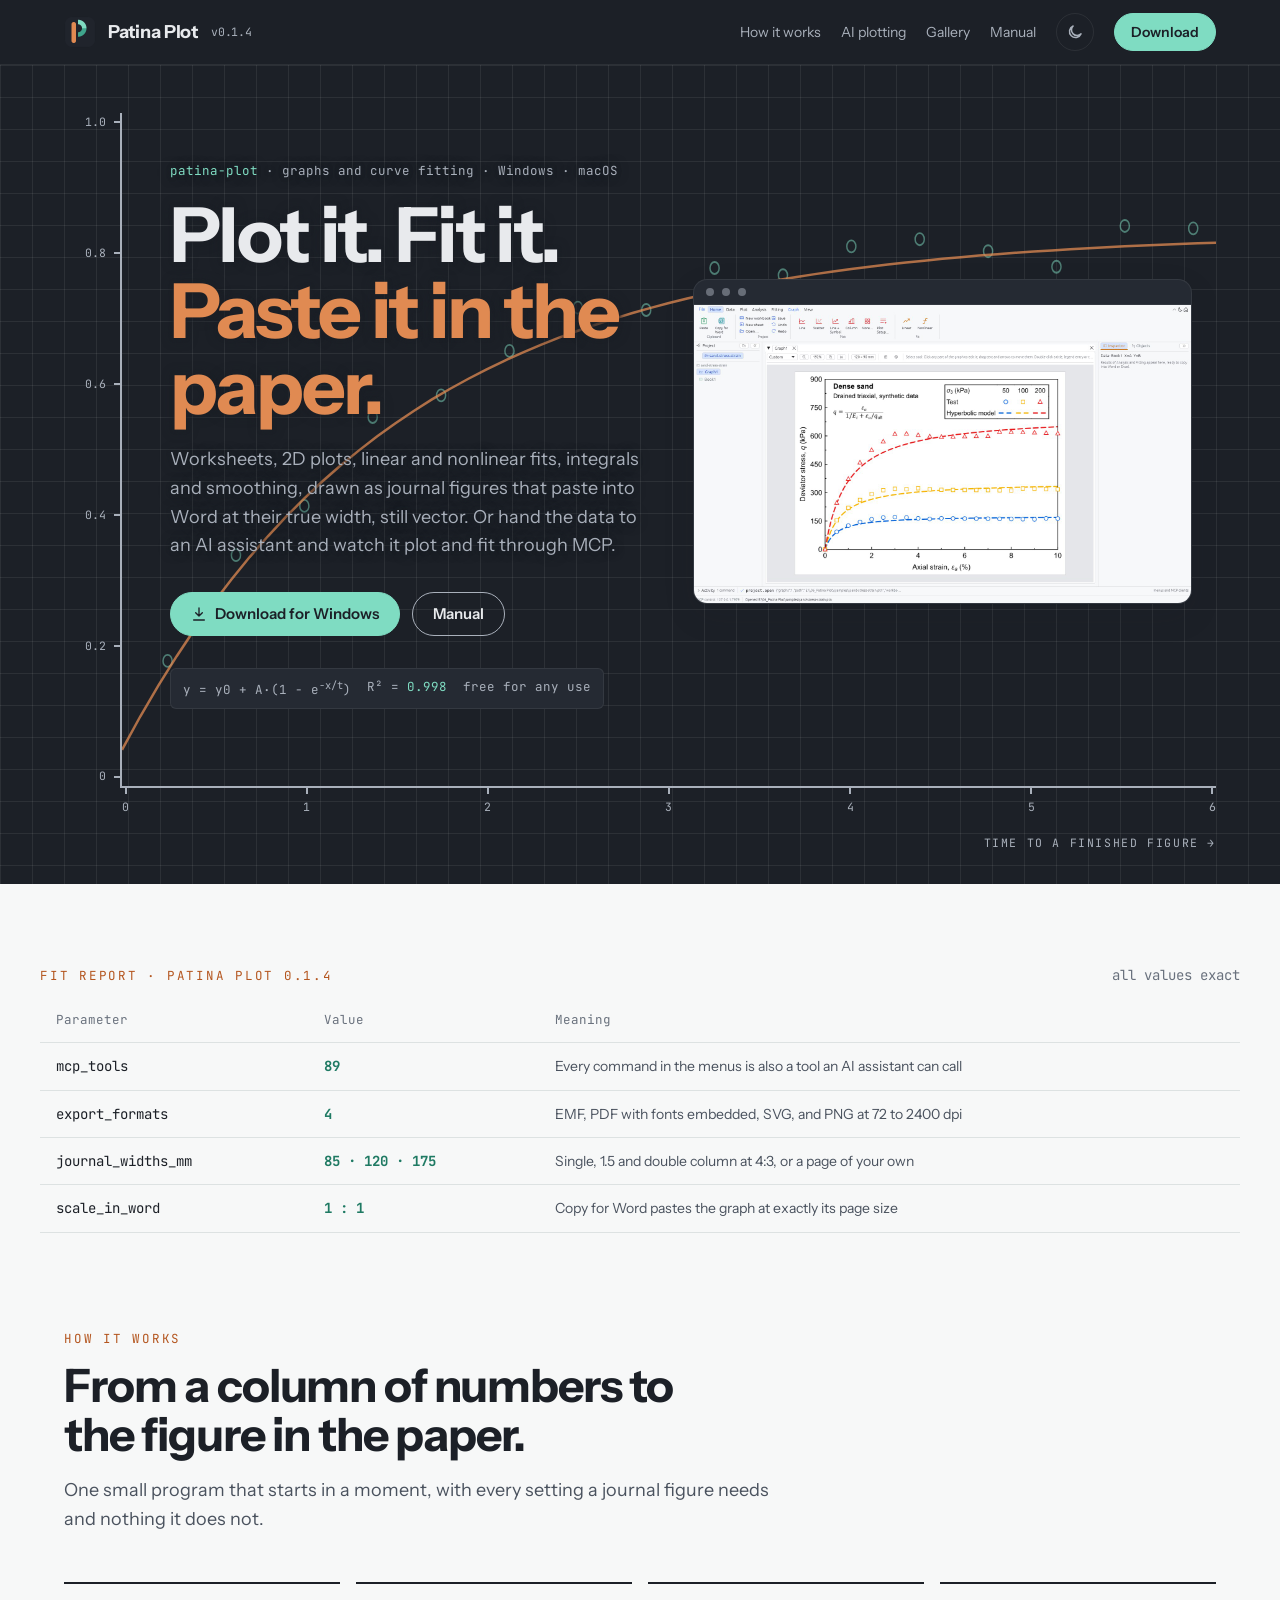
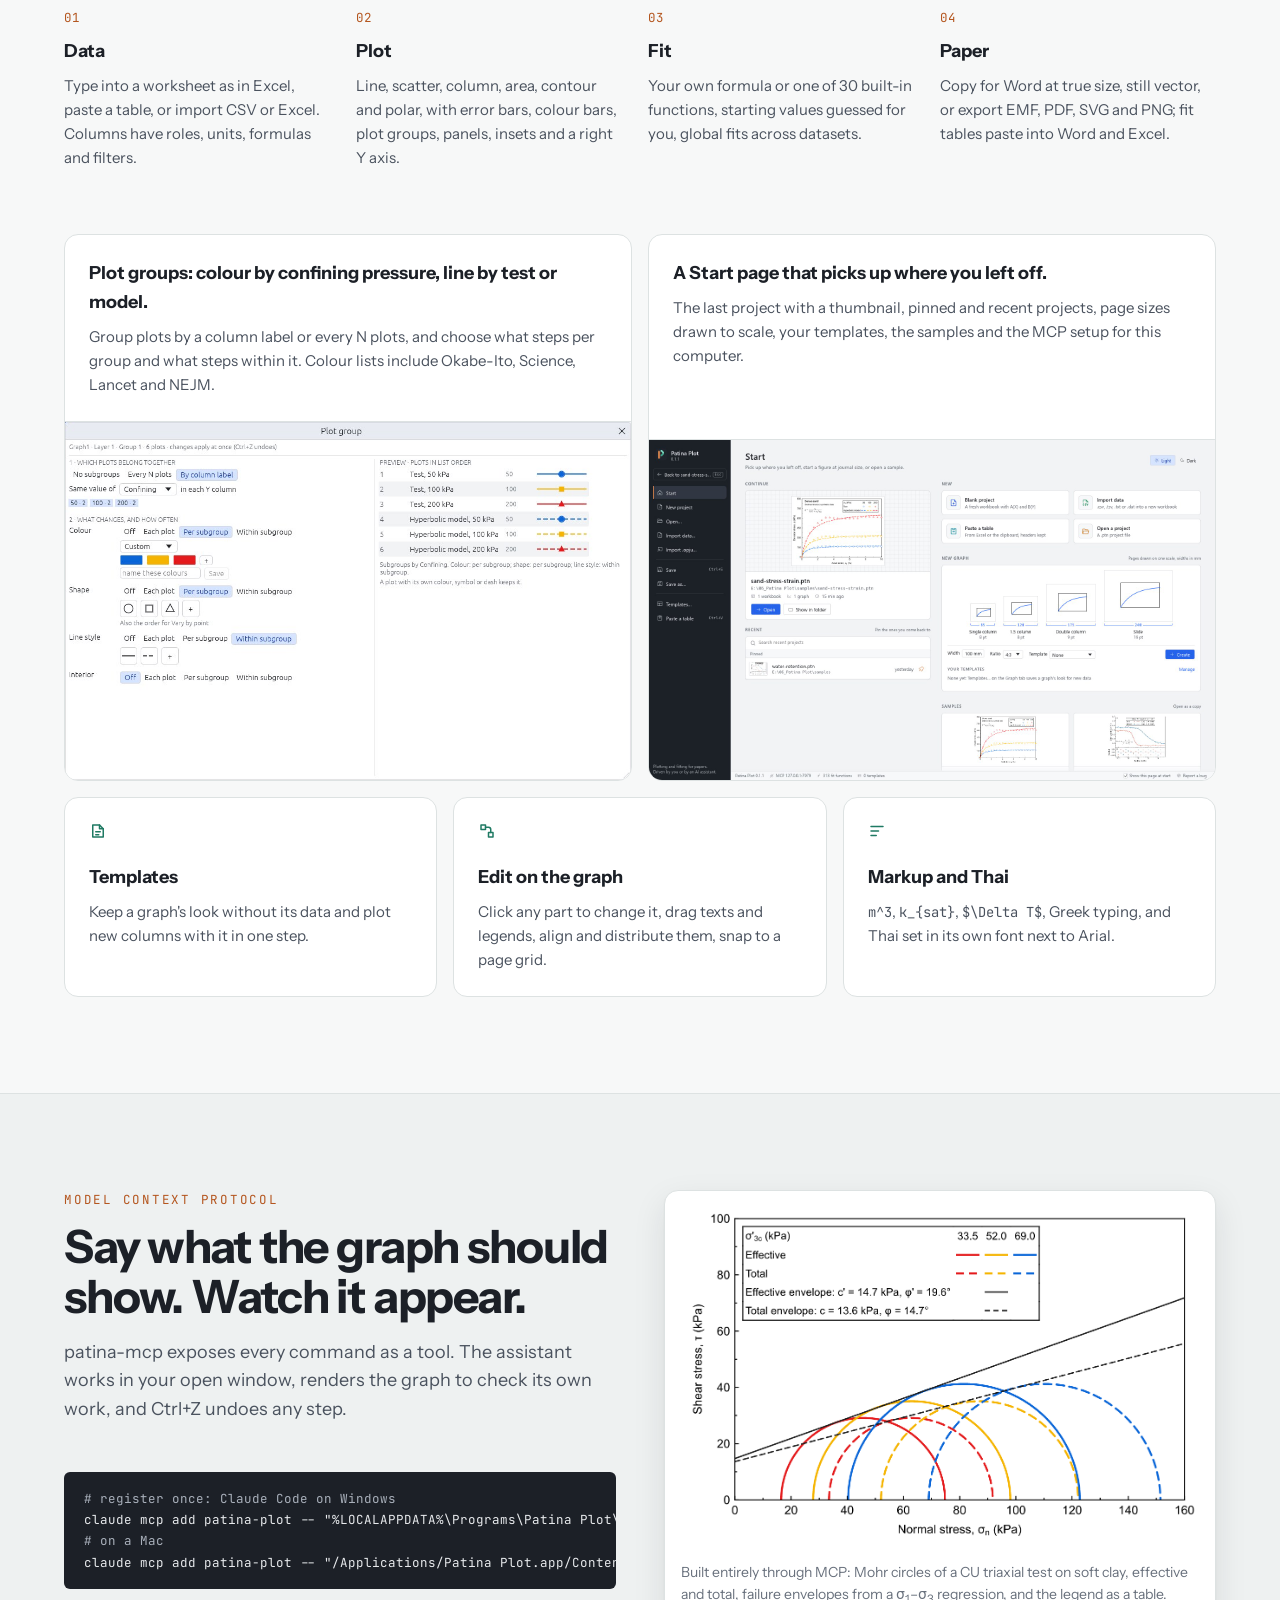
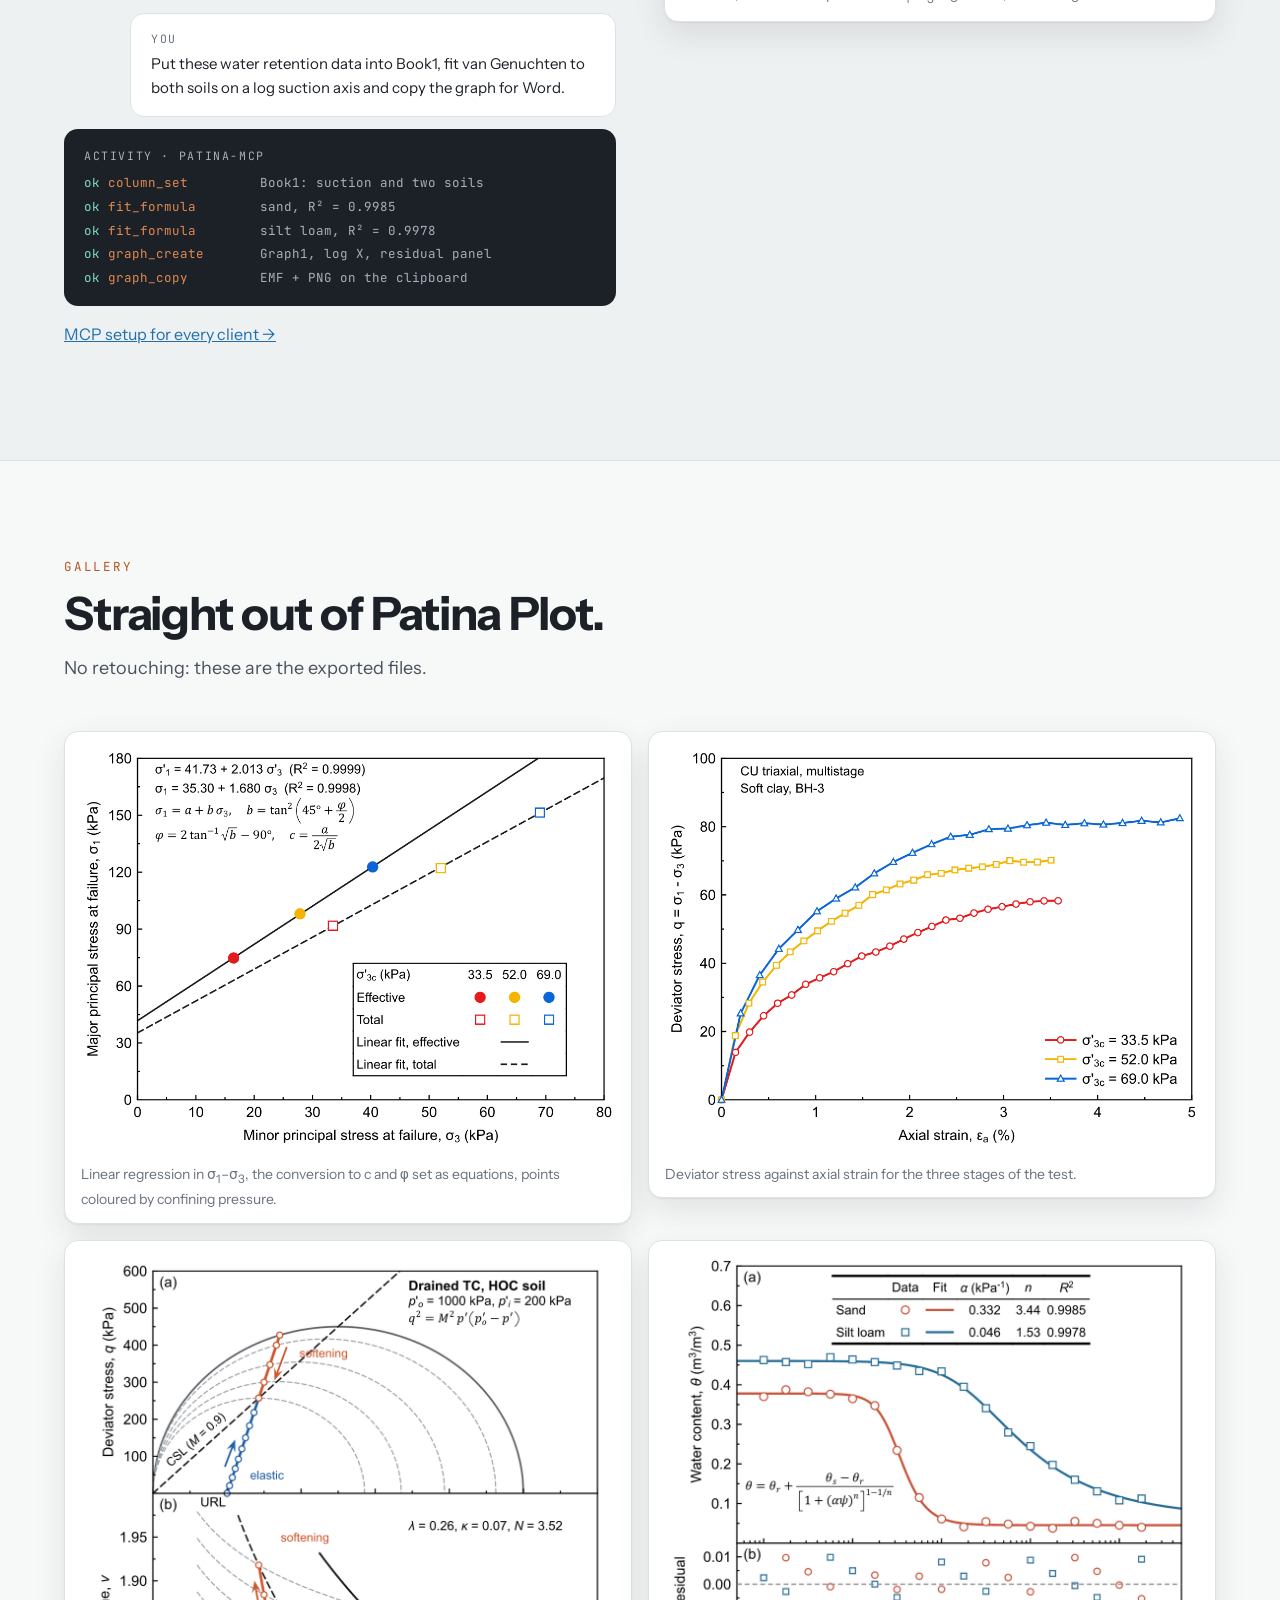
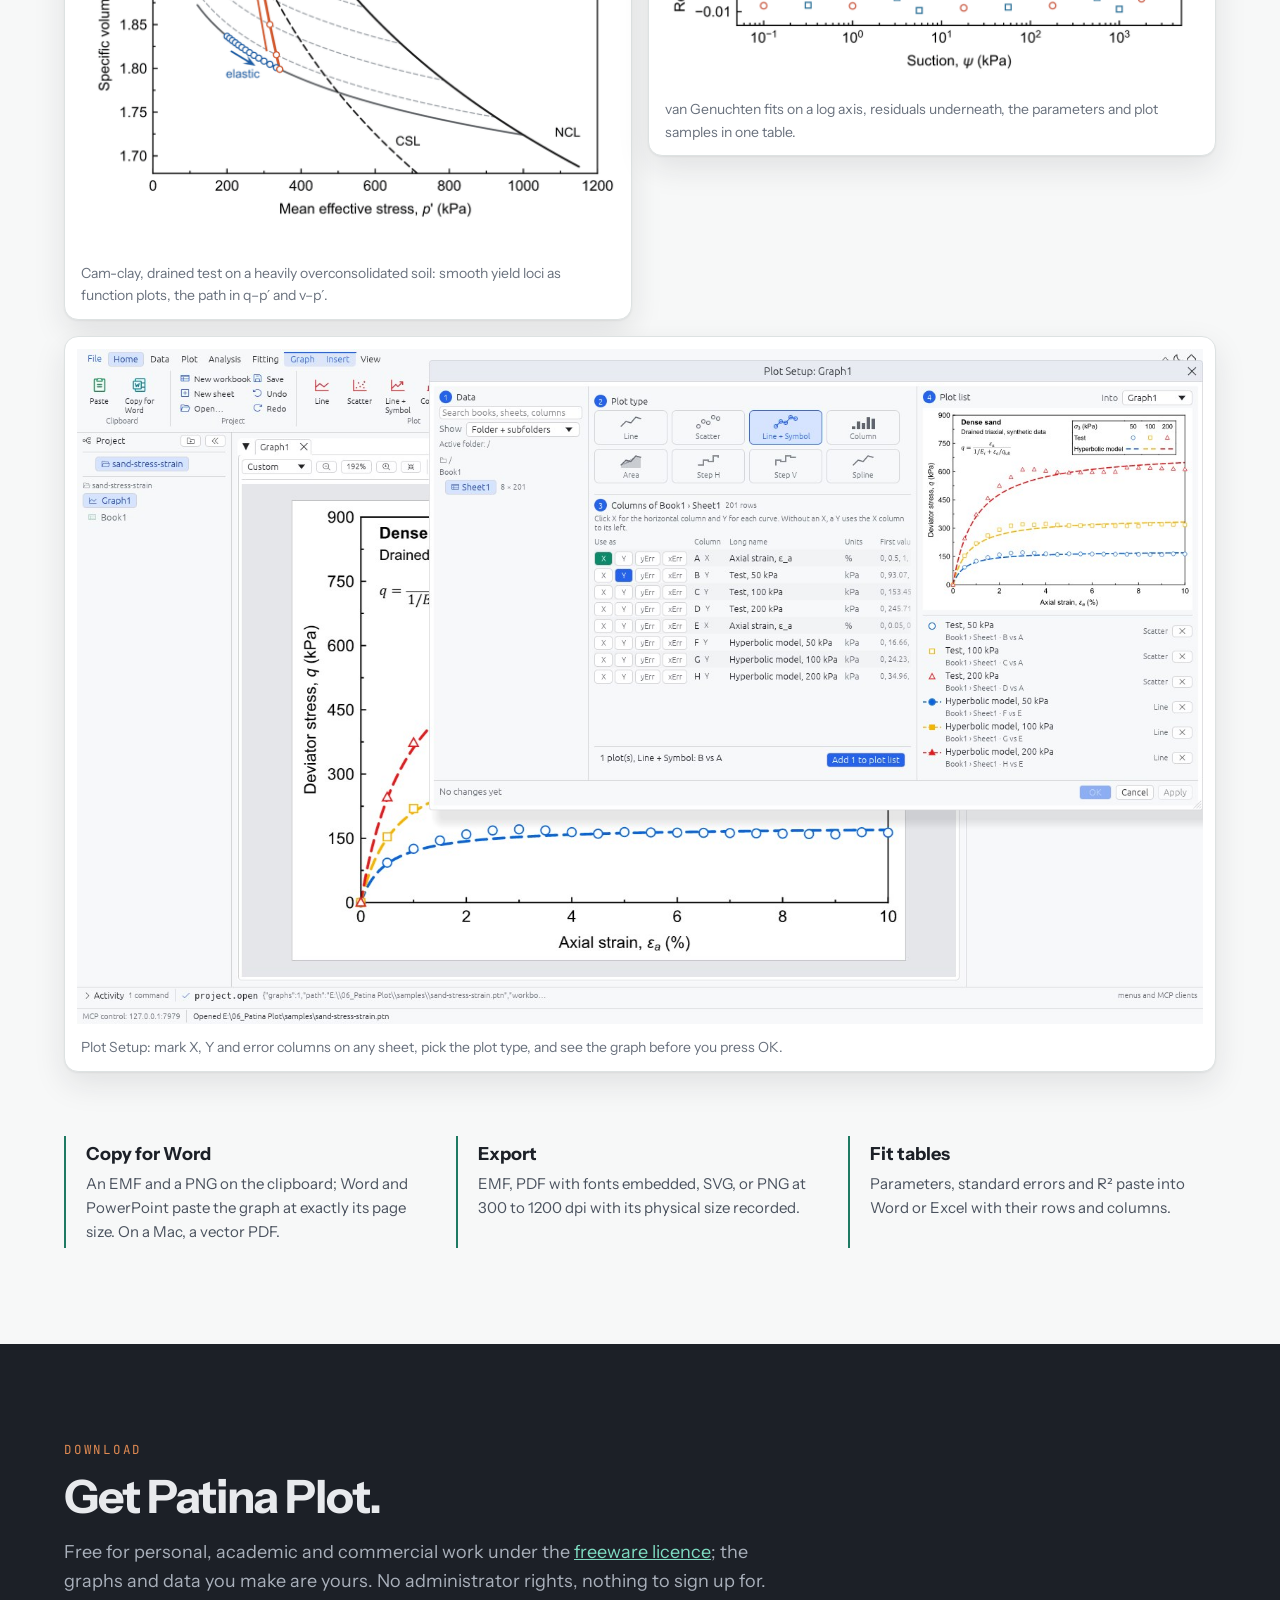
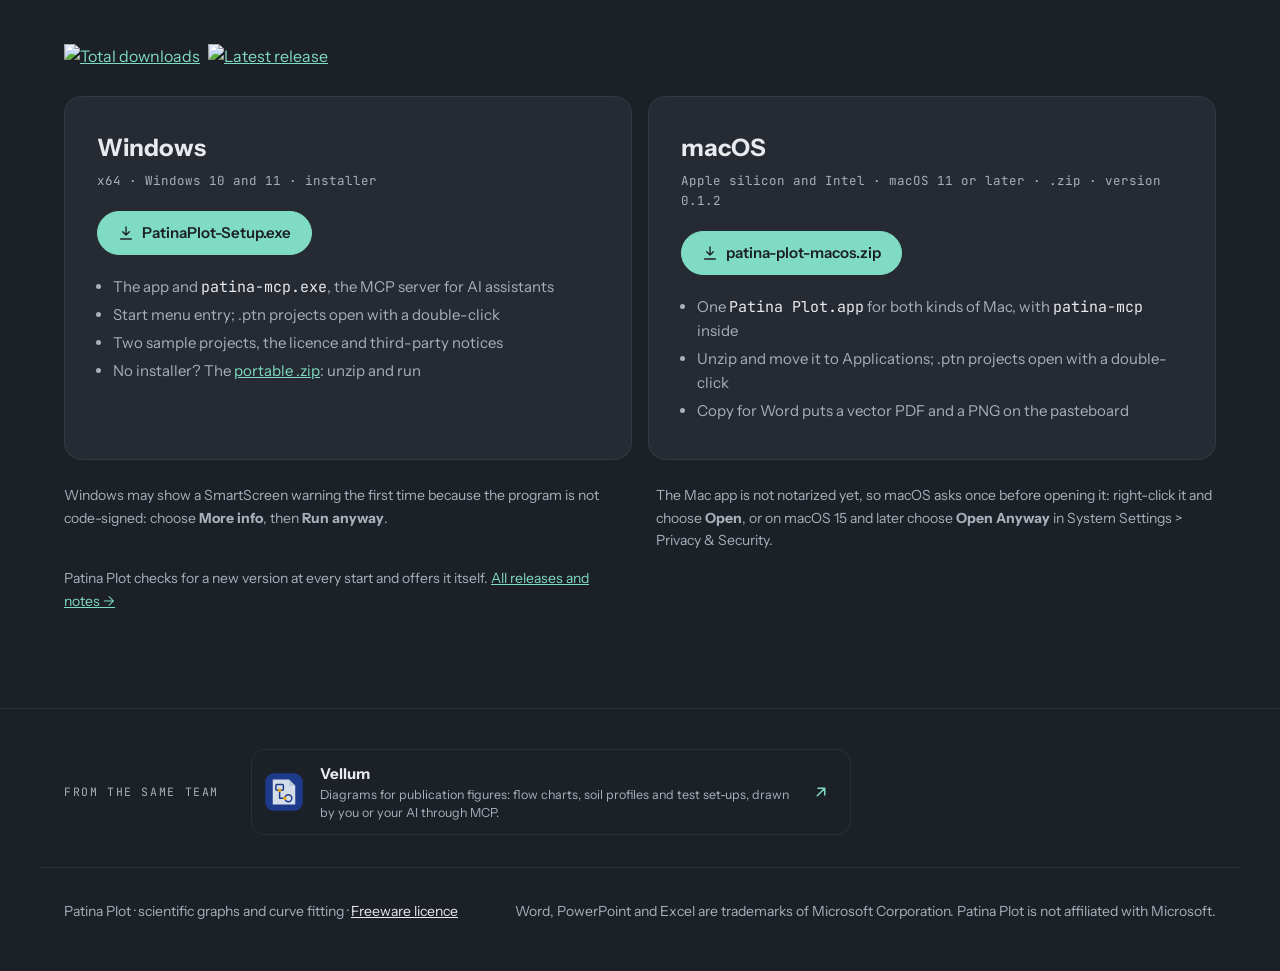
==== commit 2b6f0fa1: "0.1.4 for Windows: version.json, header and the Plot line (contour and polar) Co-Authored-By: Claude" ====
--- a/index.html
+++ b/index.html
@@ -16,7 +16,7 @@
 
 <header class="top">
   <div class="wrap">
-    <a class="brand" href="./"><img src="assets/icon-256.png" alt="">Patina Plot <small>v0.1.3</small></a>
+    <a class="brand" href="./"><img src="assets/icon-256.png" alt="">Patina Plot <small>v0.1.4</small></a>
     <nav>
       <a href="#workflow">How it works</a>
       <a href="#agents">AI plotting</a>
@@ -67,7 +67,7 @@
 
 <div class="wrap report">
   <div class="report-head">
-    <p class="label">Fit report · Patina Plot 0.1.3</p>
+    <p class="label">Fit report · Patina Plot 0.1.4</p>
     <p class="fine">all values exact</p>
   </div>
   <table>
@@ -88,8 +88,8 @@
     <div class="flow">
       <div class="step"><h3>Data</h3><p>Type into a worksheet as in Excel, paste a table, or
         import CSV or Excel. Columns have roles, units, formulas and filters.</p></div>
-      <div class="step"><h3>Plot</h3><p>Line, scatter, column, area and more, with error bars,
-        plot groups, panels, insets and a right Y axis.</p></div>
+      <div class="step"><h3>Plot</h3><p>Line, scatter, column, area, contour and polar, with error bars,
+        colour bars, plot groups, panels, insets and a right Y axis.</p></div>
       <div class="step"><h3>Fit</h3><p>Your own formula or one of 30 built-in functions,
         starting values guessed for you, global fits across datasets.</p></div>
       <div class="step"><h3>Paper</h3><p>Copy for Word at true size, still vector, or export EMF,
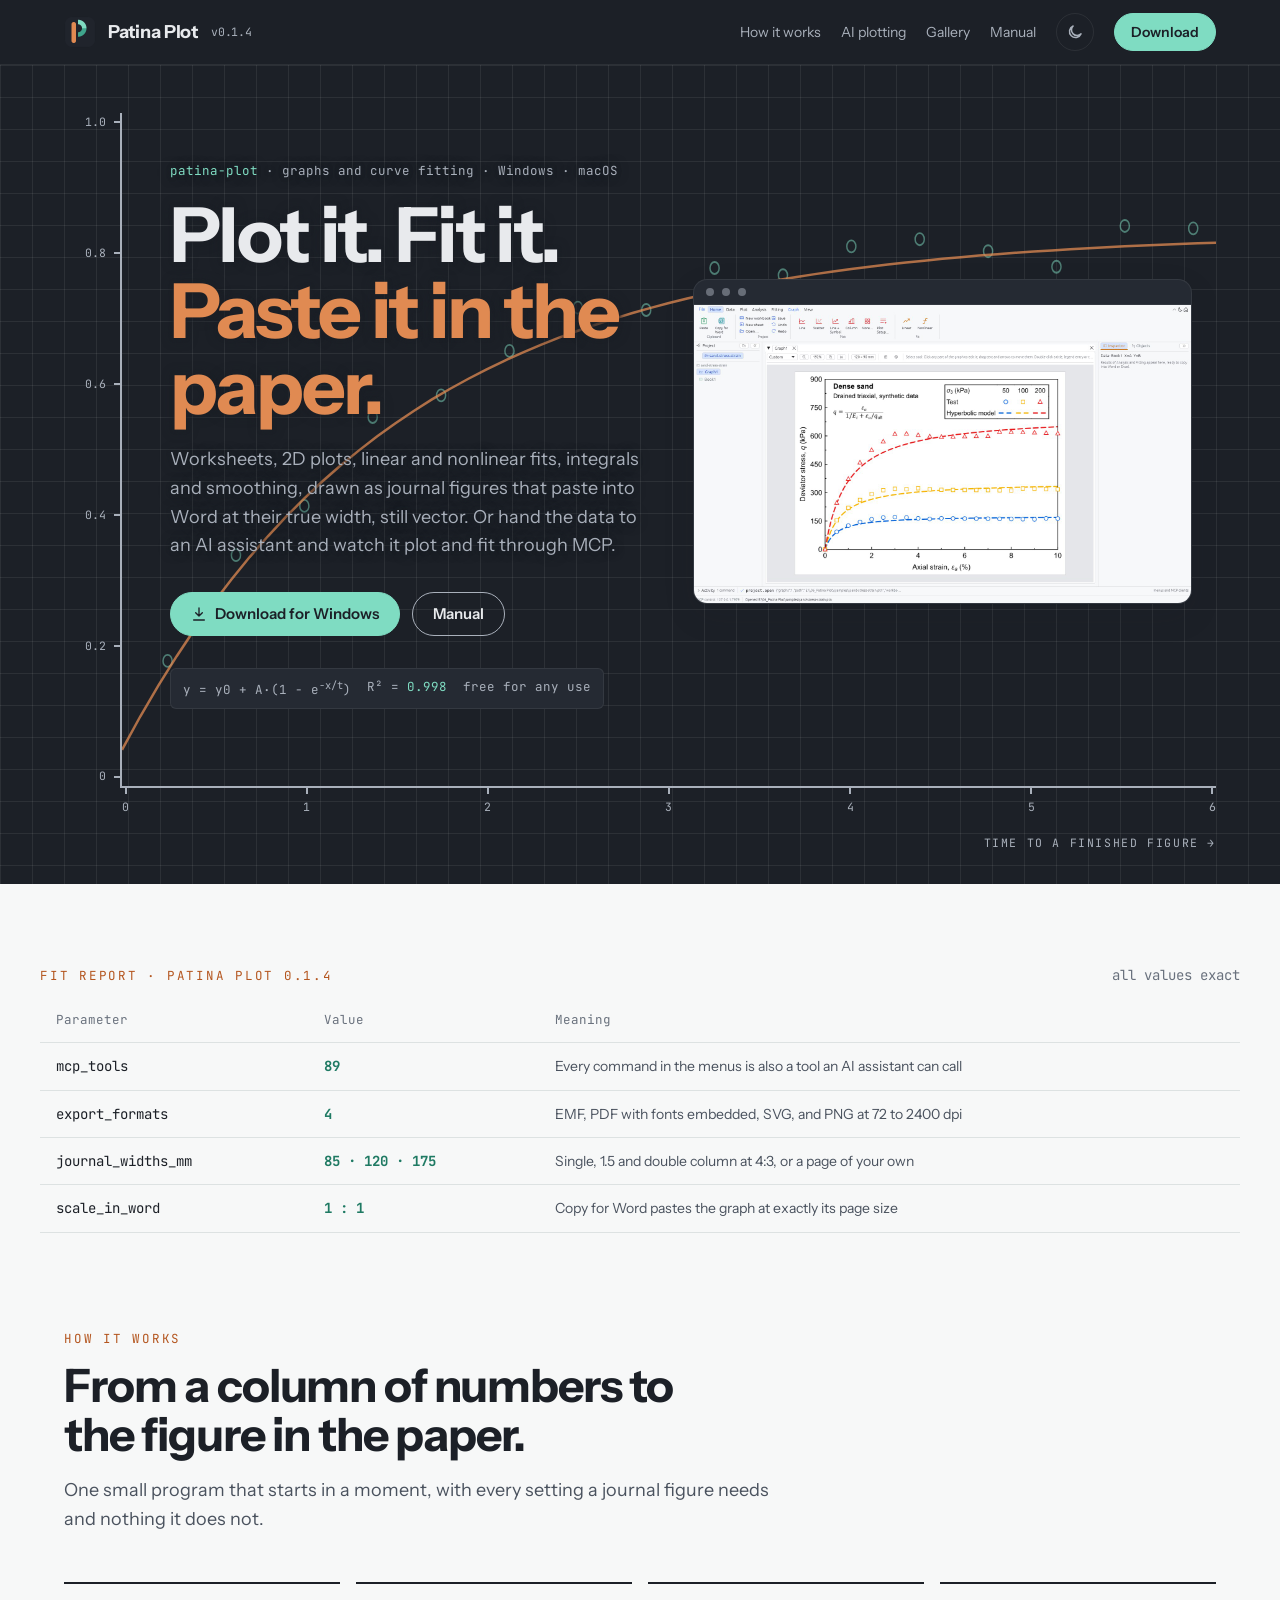
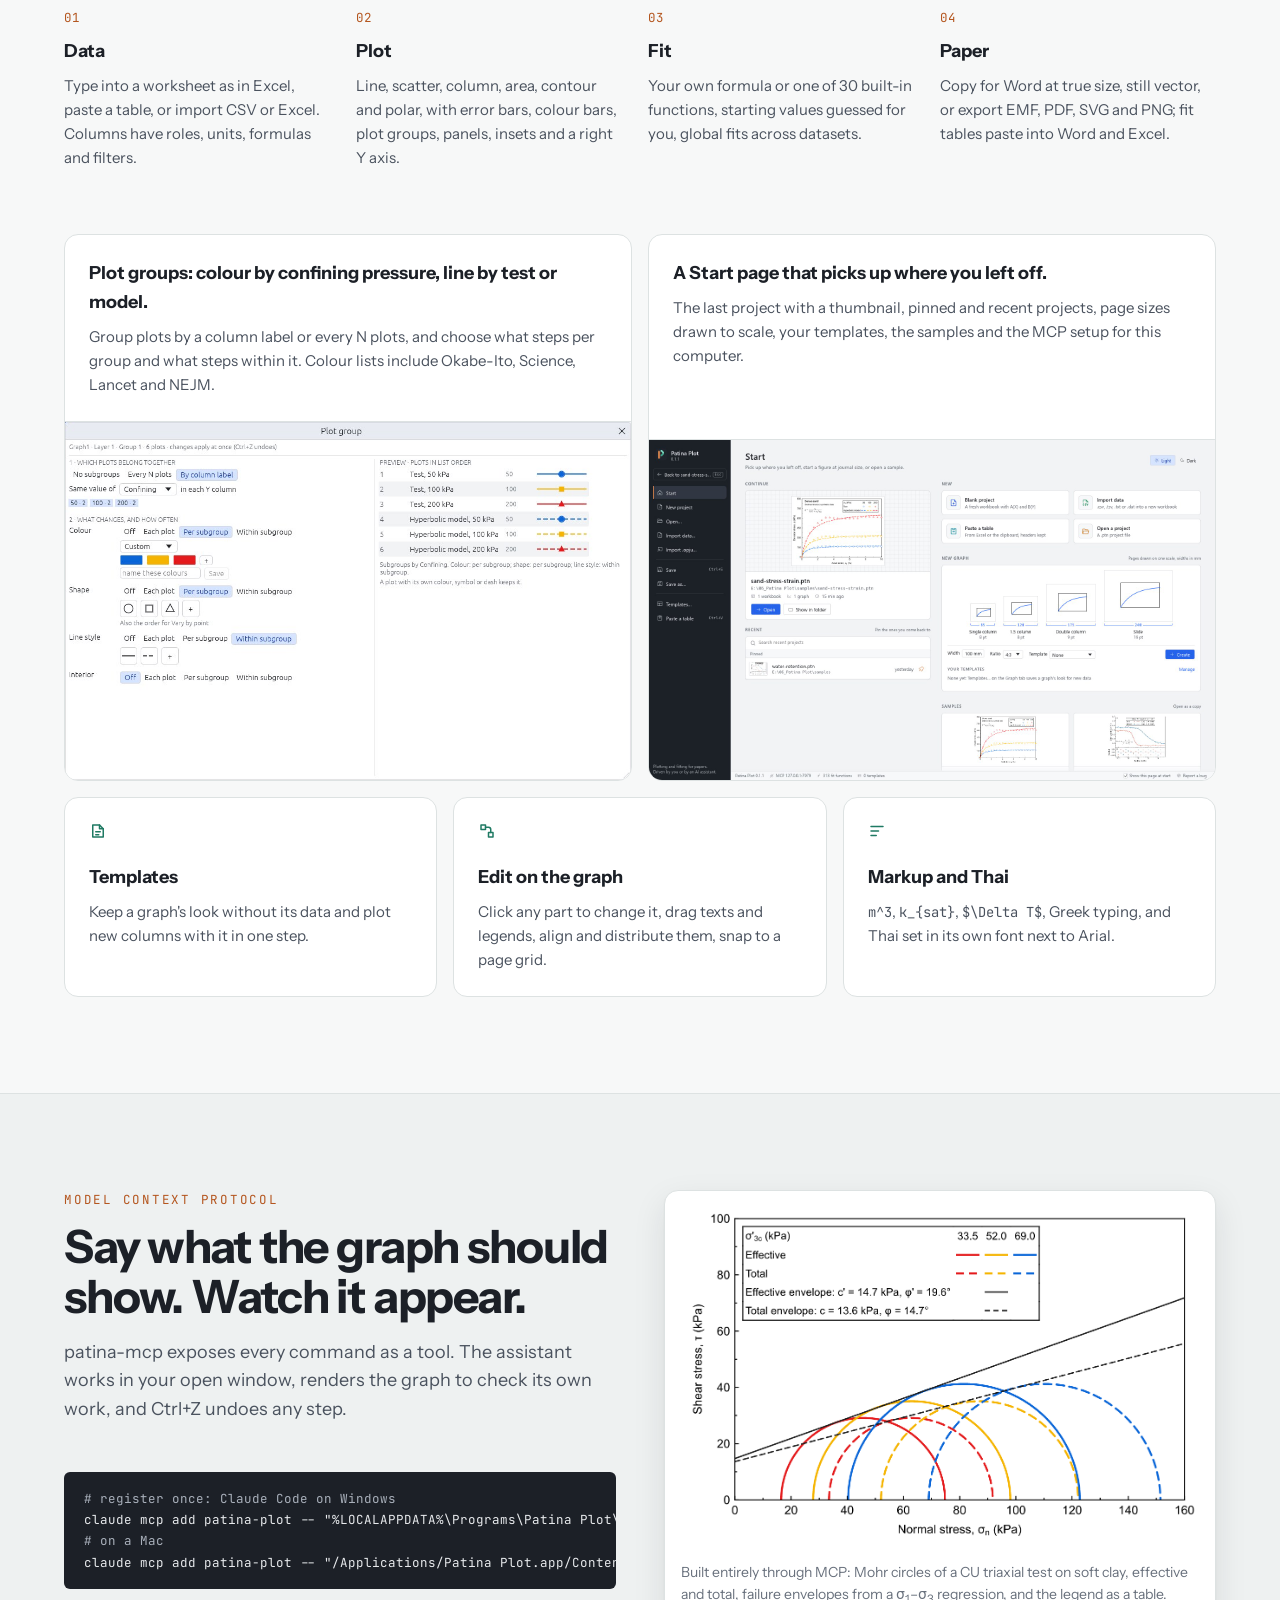
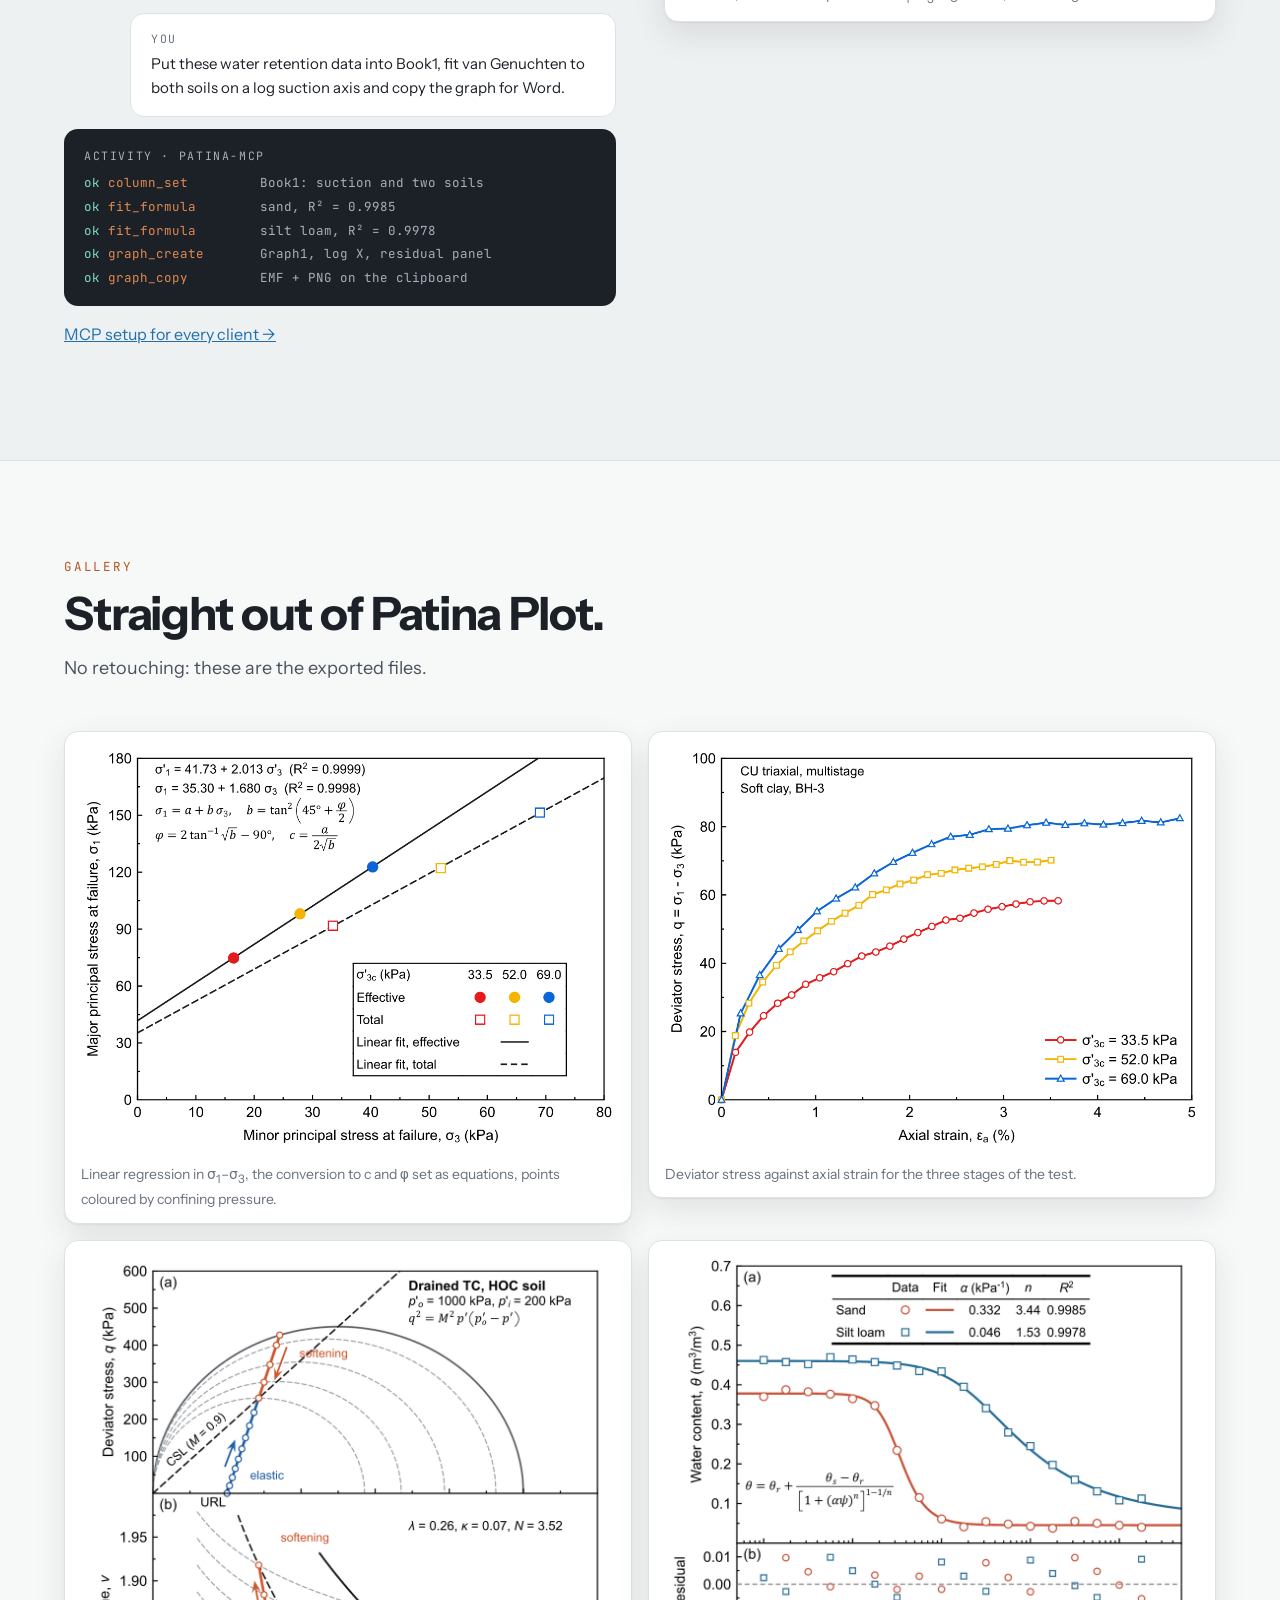
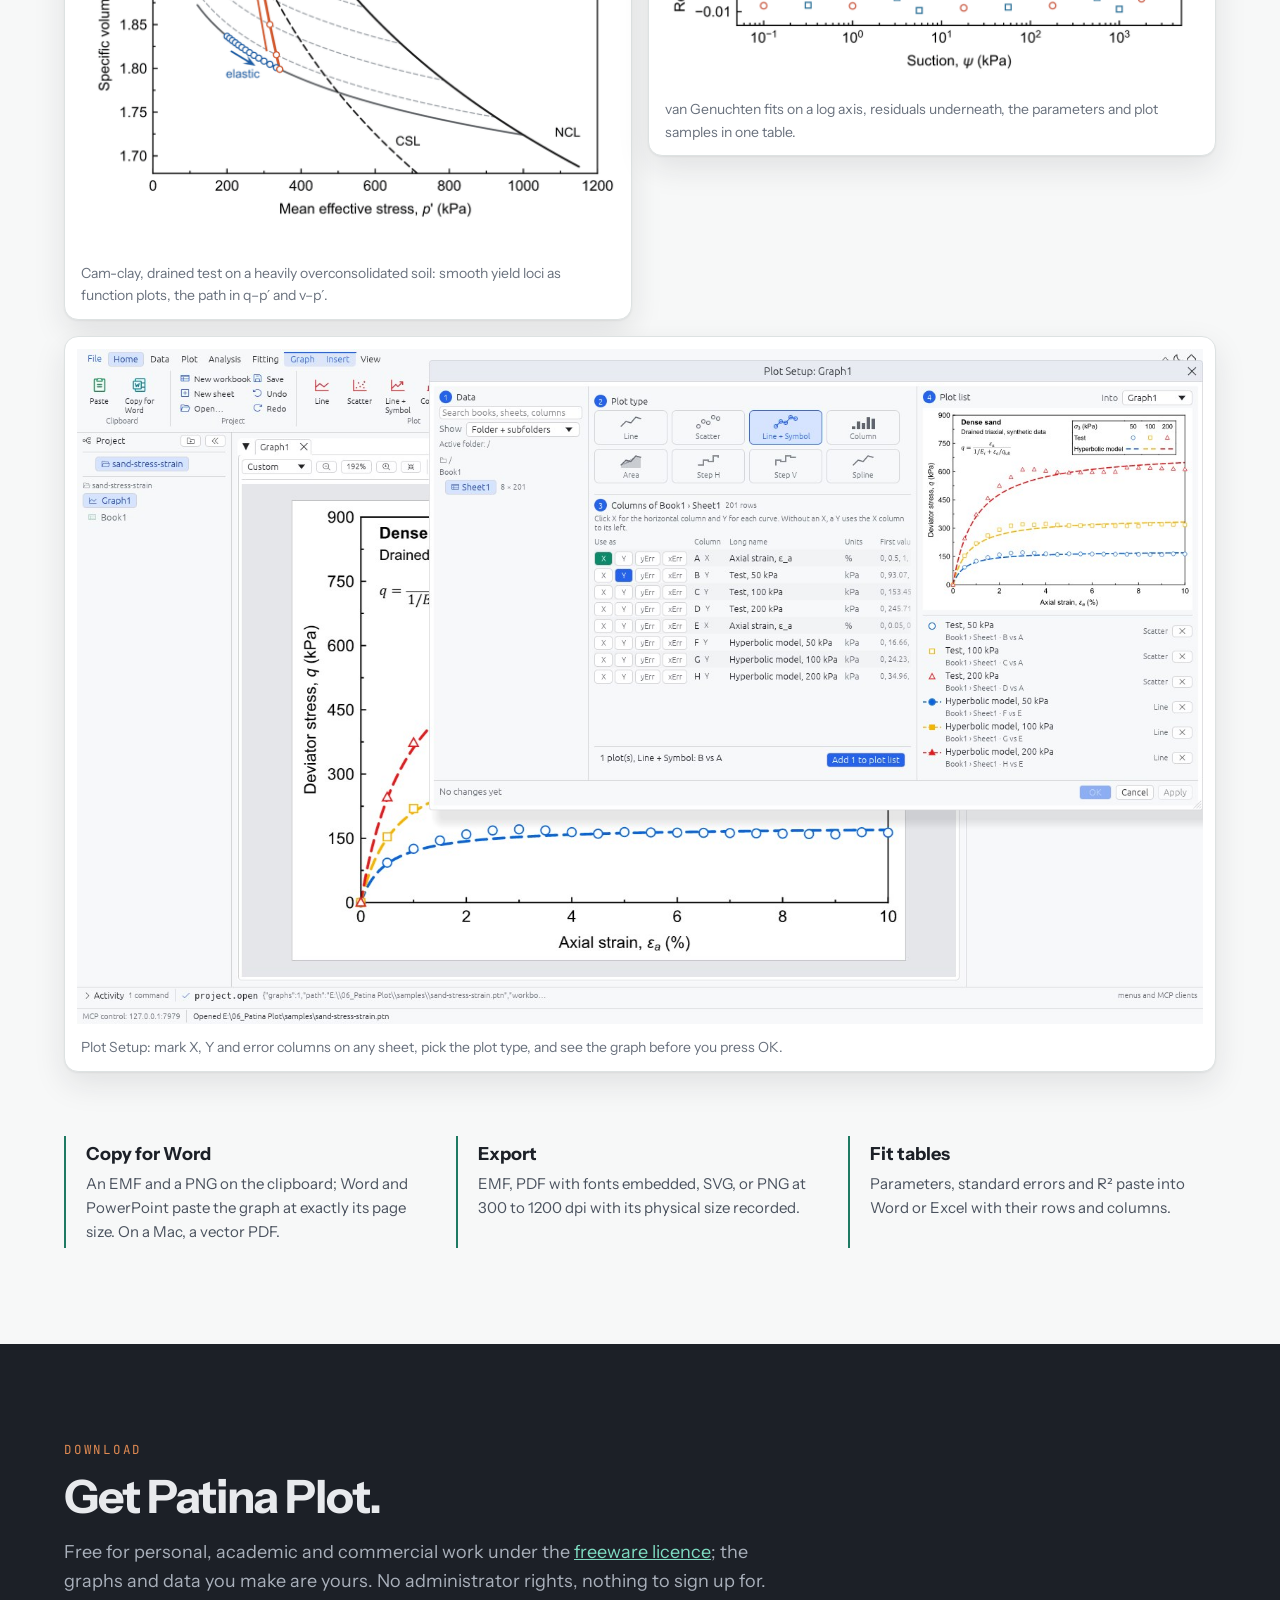
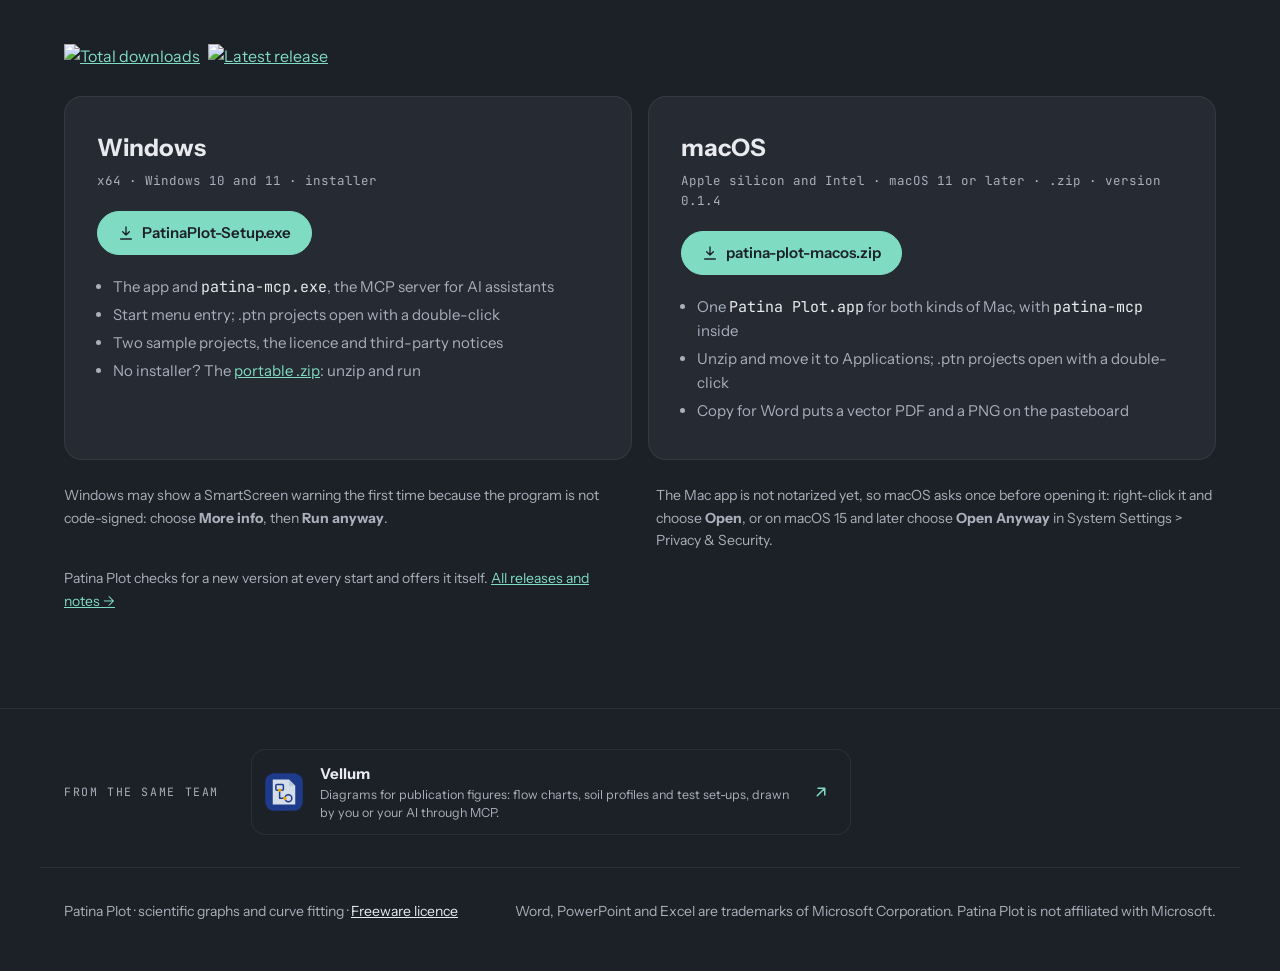
==== commit ffaf24bb: "Mac download for 0.1.4: version.json and the macOS button Adds the "mac" link the updater reads on m" ====
--- a/index.html
+++ b/index.html
@@ -226,8 +226,8 @@
       </div>
       <div class="platform">
         <h3>macOS</h3>
-        <p class="meta">Apple silicon and Intel · macOS 11 or later · .zip · version 0.1.2</p>
-        <a class="btn primary" href="https://github.com/PatinaPlot/PatinaPlot.github.io/releases/download/v0.1.2/patina-plot-macos.zip">
+        <p class="meta">Apple silicon and Intel · macOS 11 or later · .zip · version 0.1.4</p>
+        <a class="btn primary" href="https://github.com/PatinaPlot/PatinaPlot.github.io/releases/download/v0.1.4/patina-plot-macos.zip">
           <svg viewBox="0 0 24 24" fill="none" stroke="currentColor" stroke-width="2" stroke-linecap="round" stroke-linejoin="round" aria-hidden="true"><path d="M12 3v12m0 0-5-5m5 5 5-5M4 21h16"/></svg>
           patina-plot-macos.zip
         </a>
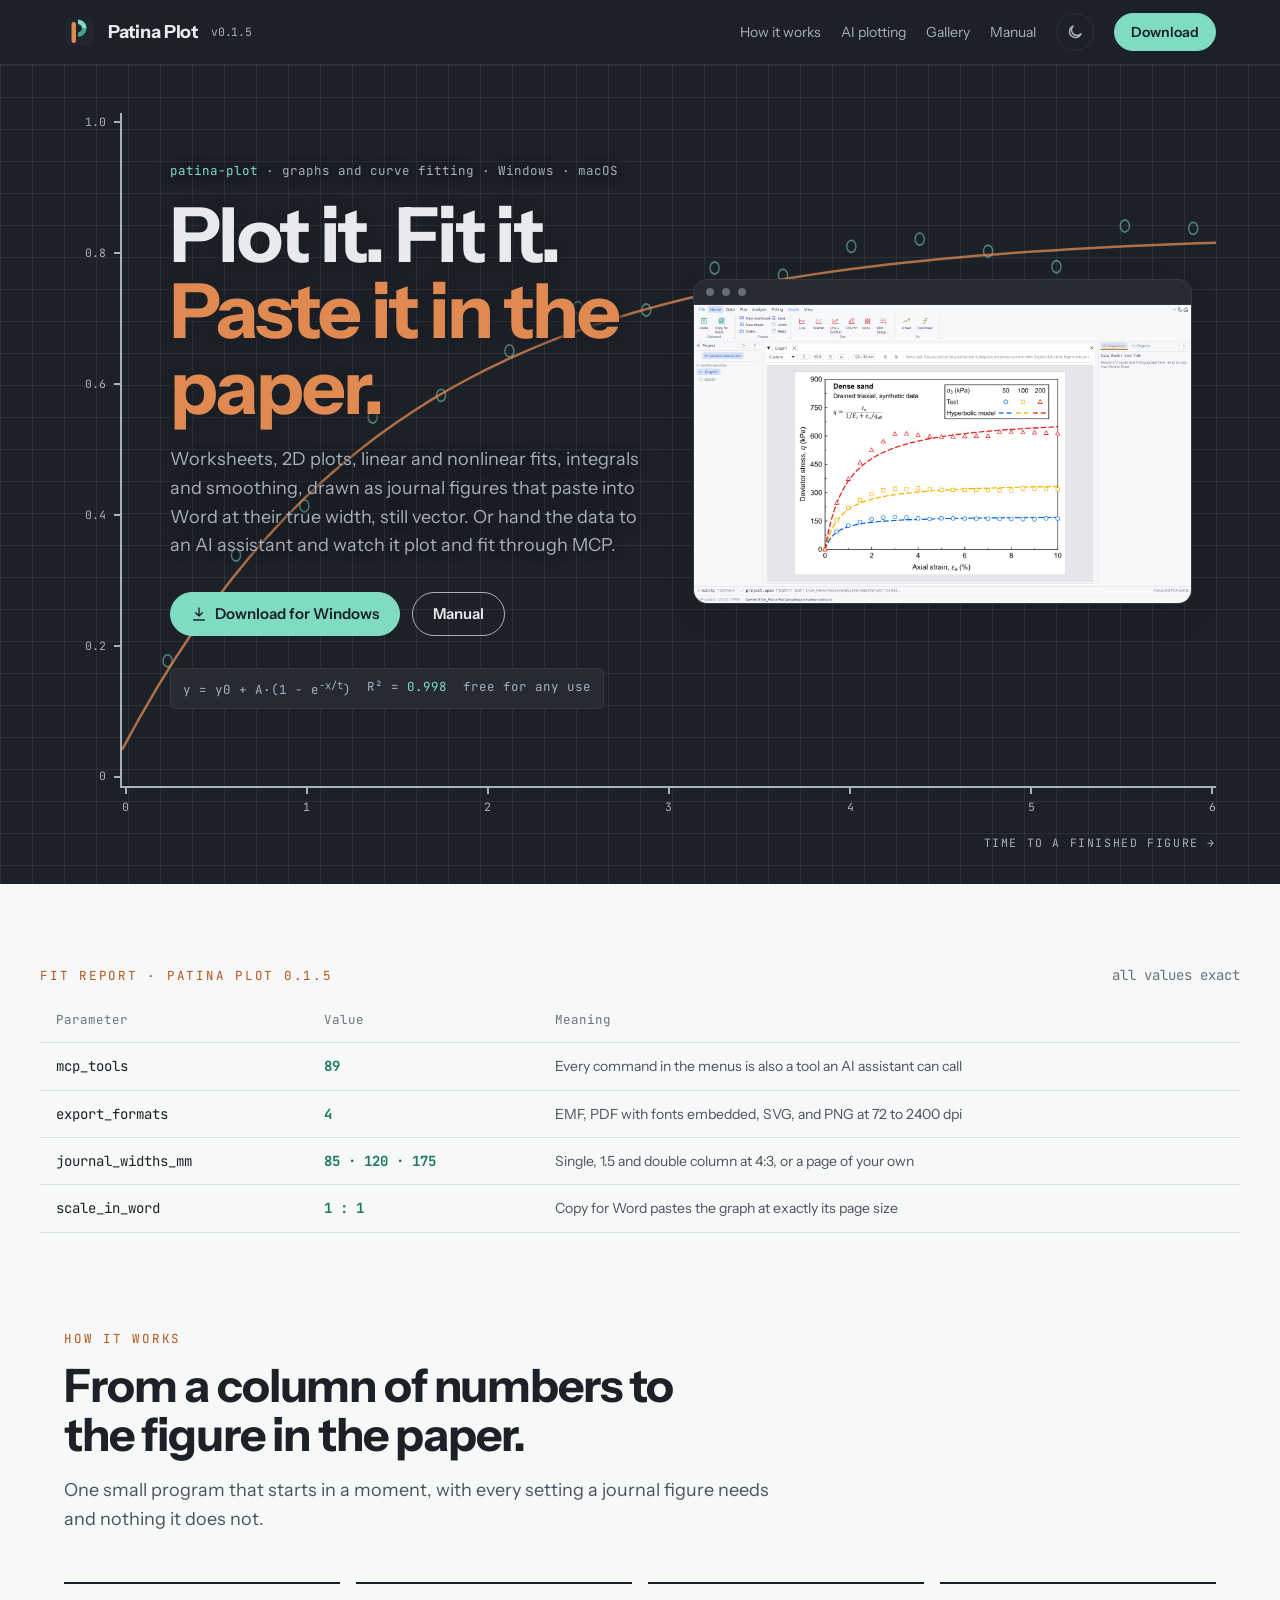
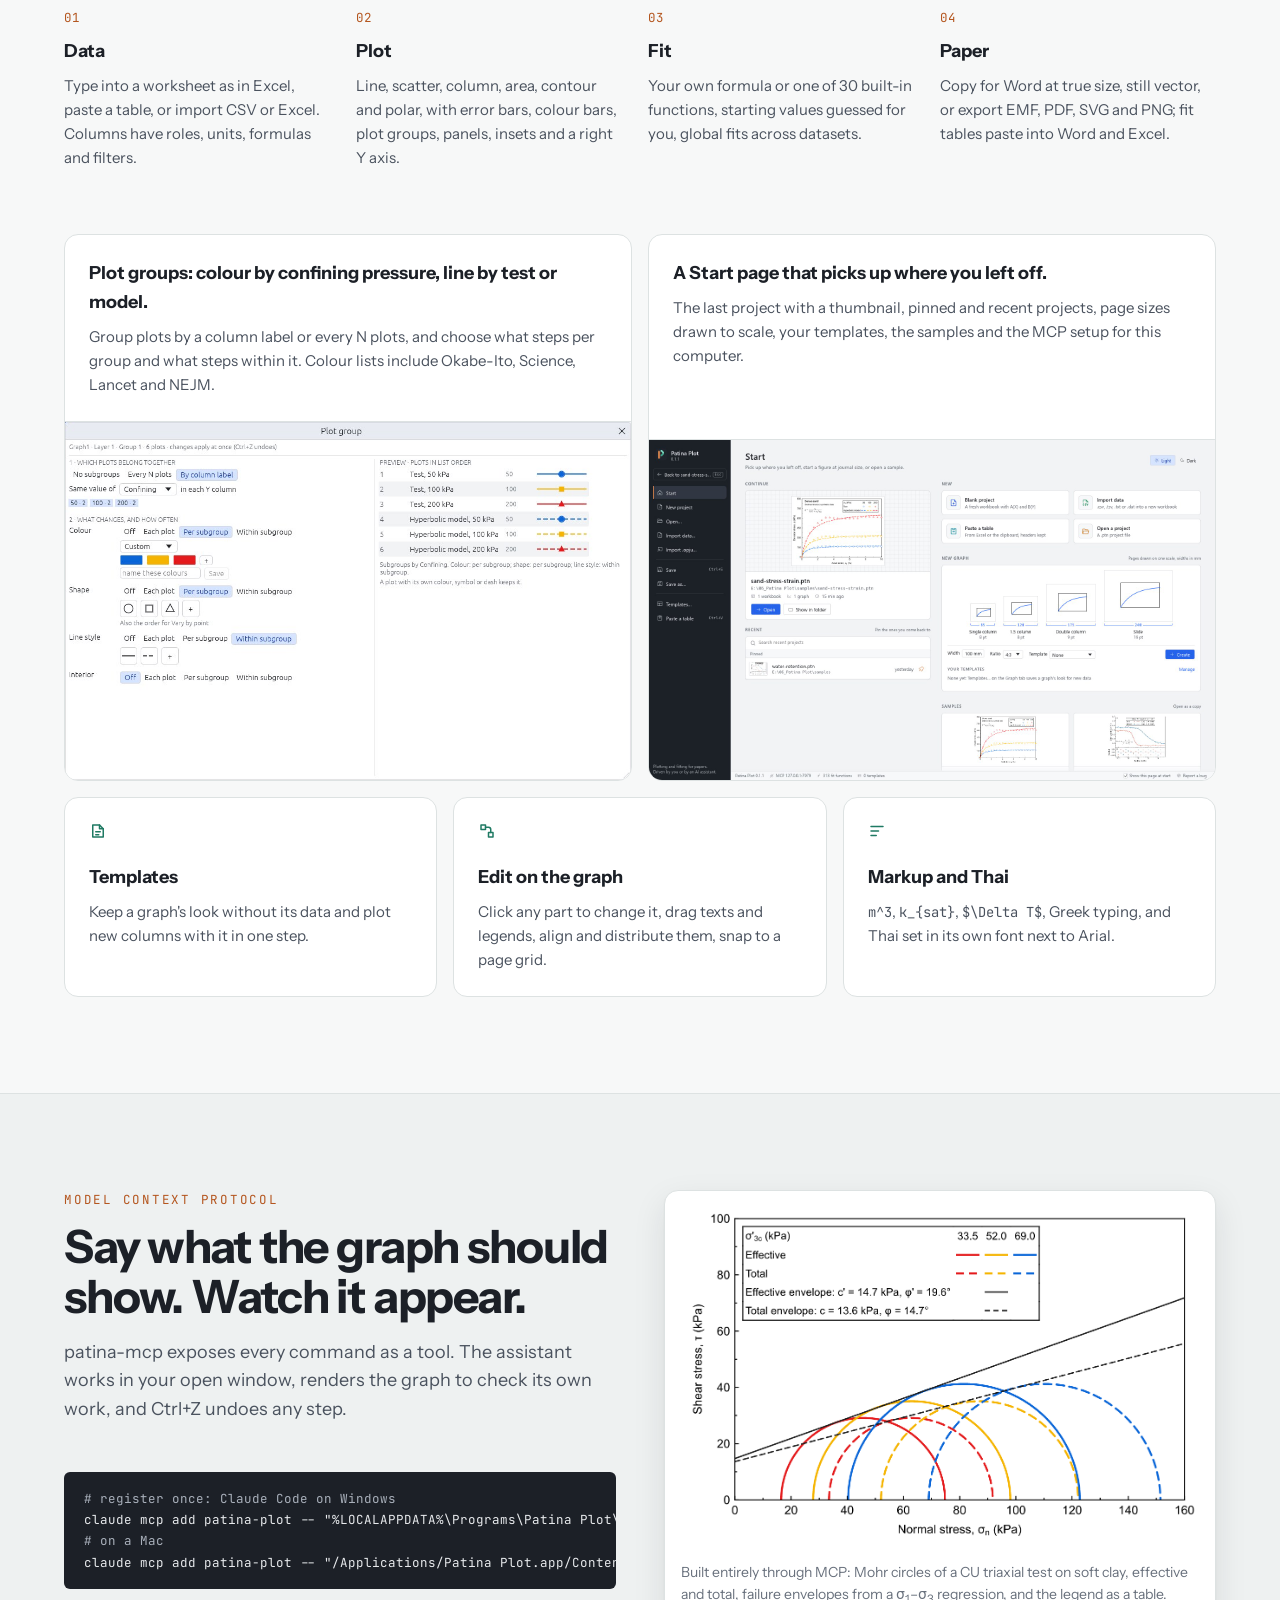
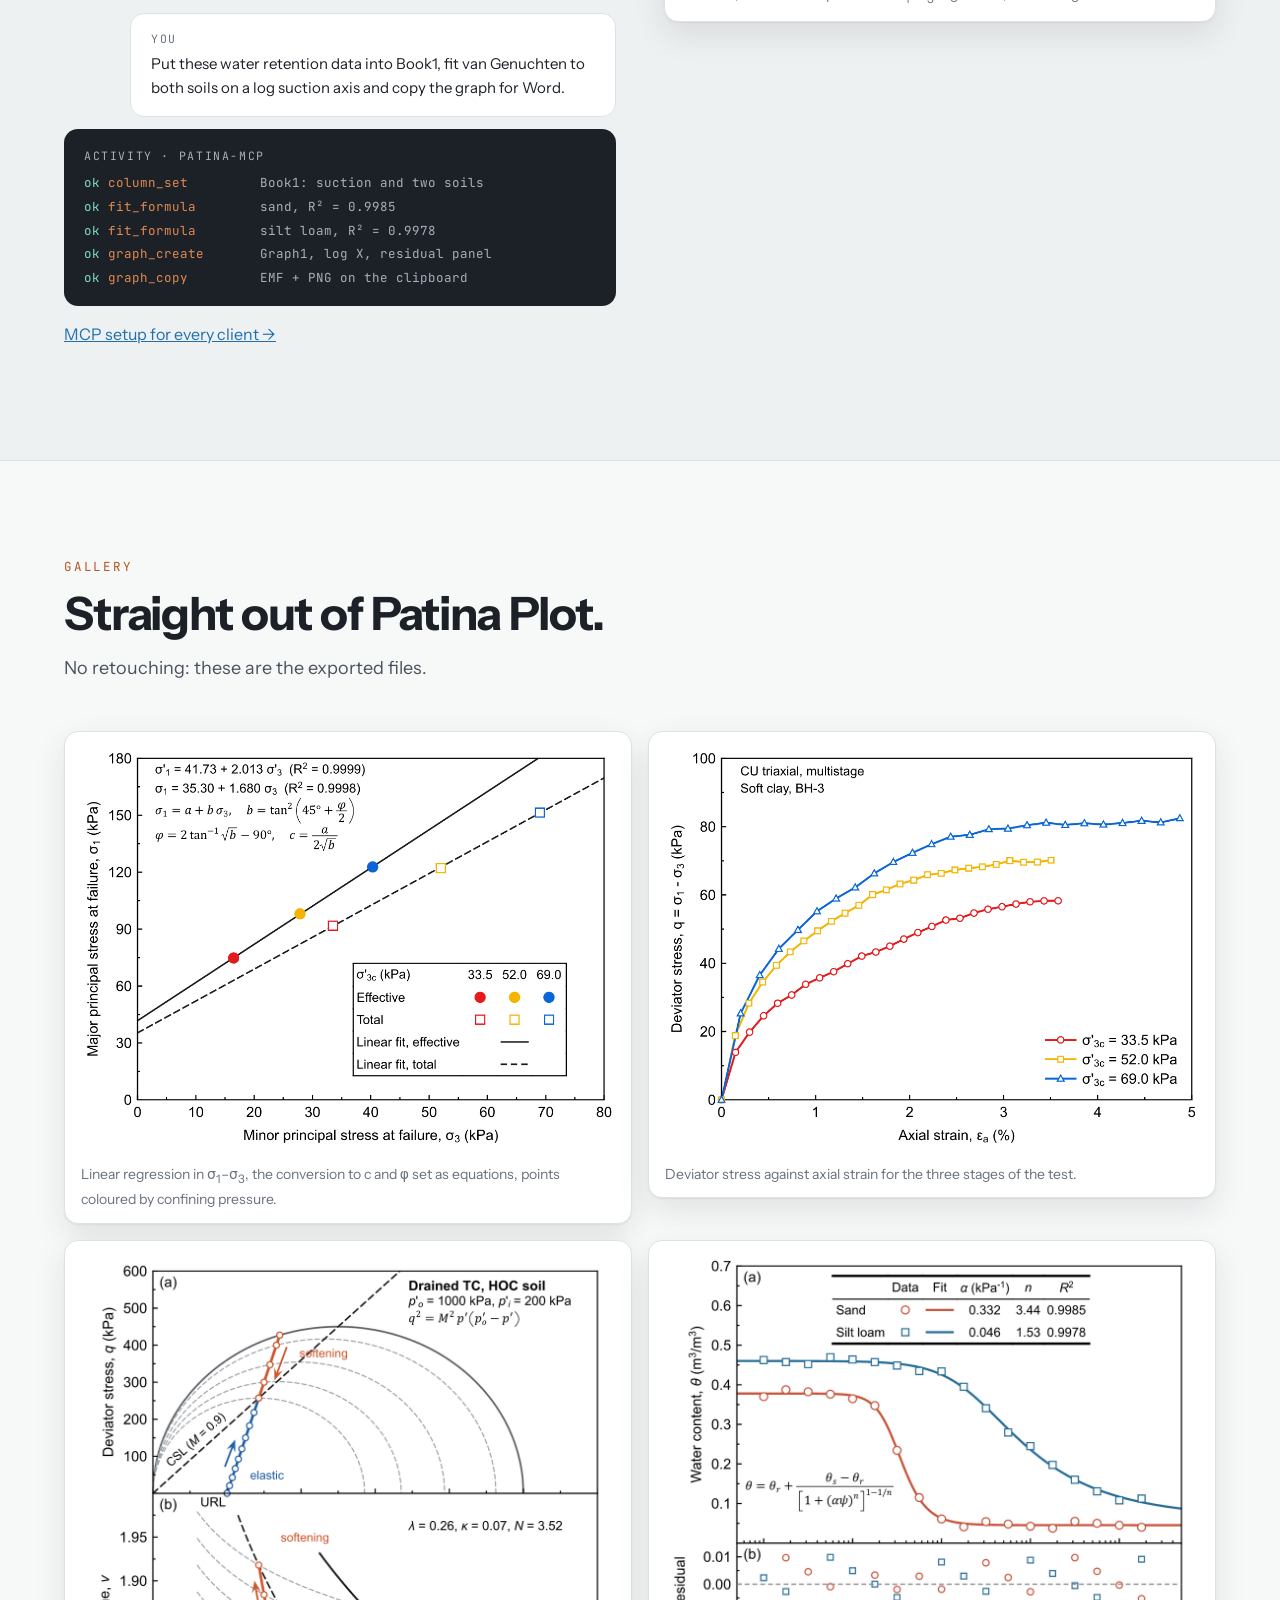
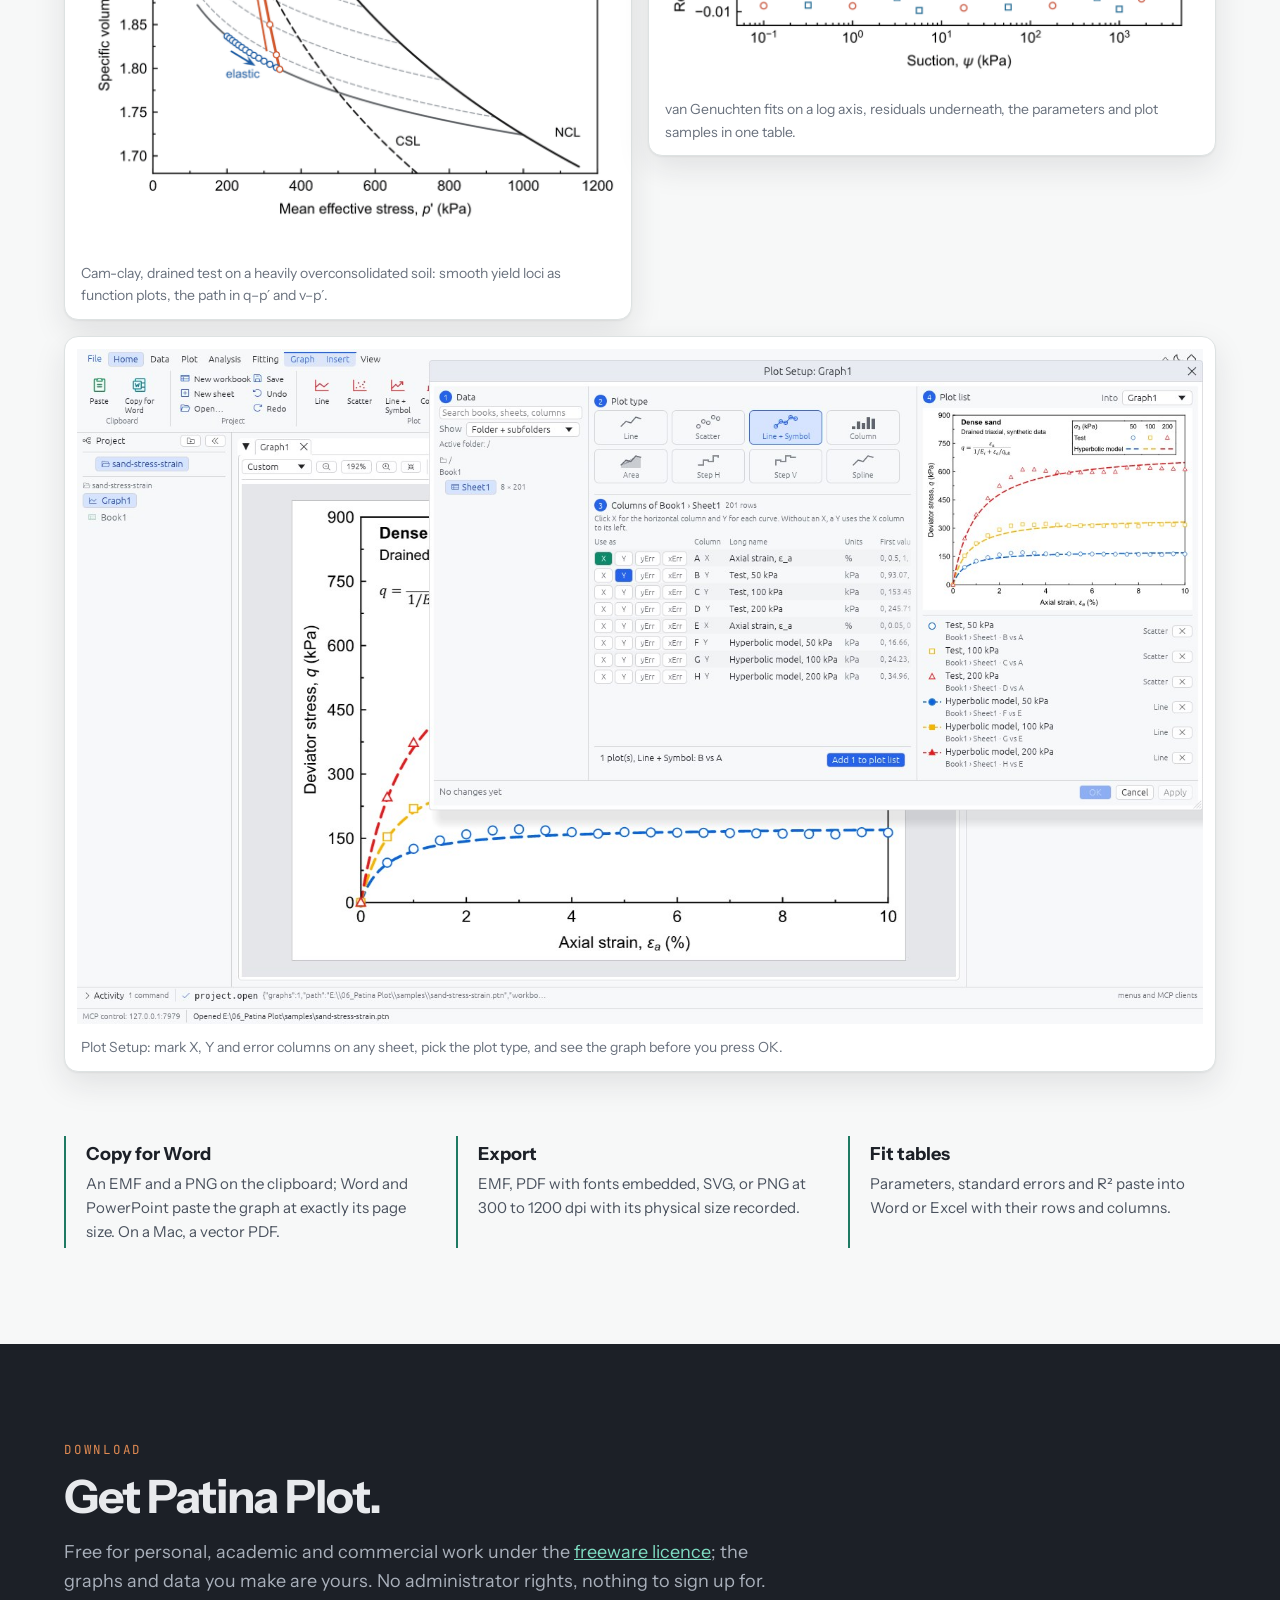
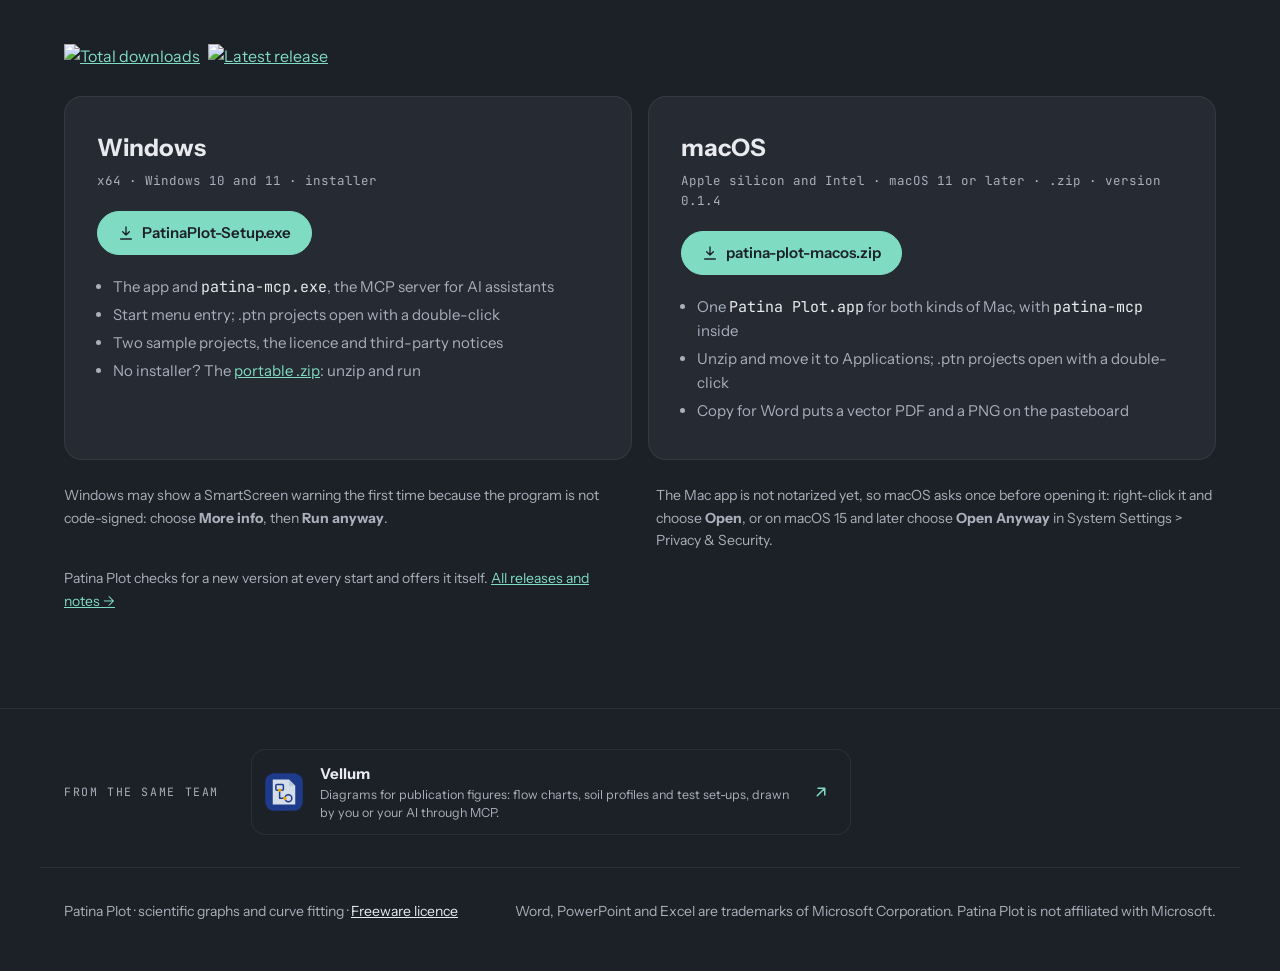
==== commit 34447024: "0.1.5 for Windows: version.json and the header The Mac button stays on 0.1.4 and version.json has no" ====
--- a/index.html
+++ b/index.html
@@ -16,7 +16,7 @@
 
 <header class="top">
   <div class="wrap">
-    <a class="brand" href="./"><img src="assets/icon-256.png" alt="">Patina Plot <small>v0.1.4</small></a>
+    <a class="brand" href="./"><img src="assets/icon-256.png" alt="">Patina Plot <small>v0.1.5</small></a>
     <nav>
       <a href="#workflow">How it works</a>
       <a href="#agents">AI plotting</a>
@@ -67,7 +67,7 @@
 
 <div class="wrap report">
   <div class="report-head">
-    <p class="label">Fit report · Patina Plot 0.1.4</p>
+    <p class="label">Fit report · Patina Plot 0.1.5</p>
     <p class="fine">all values exact</p>
   </div>
   <table>
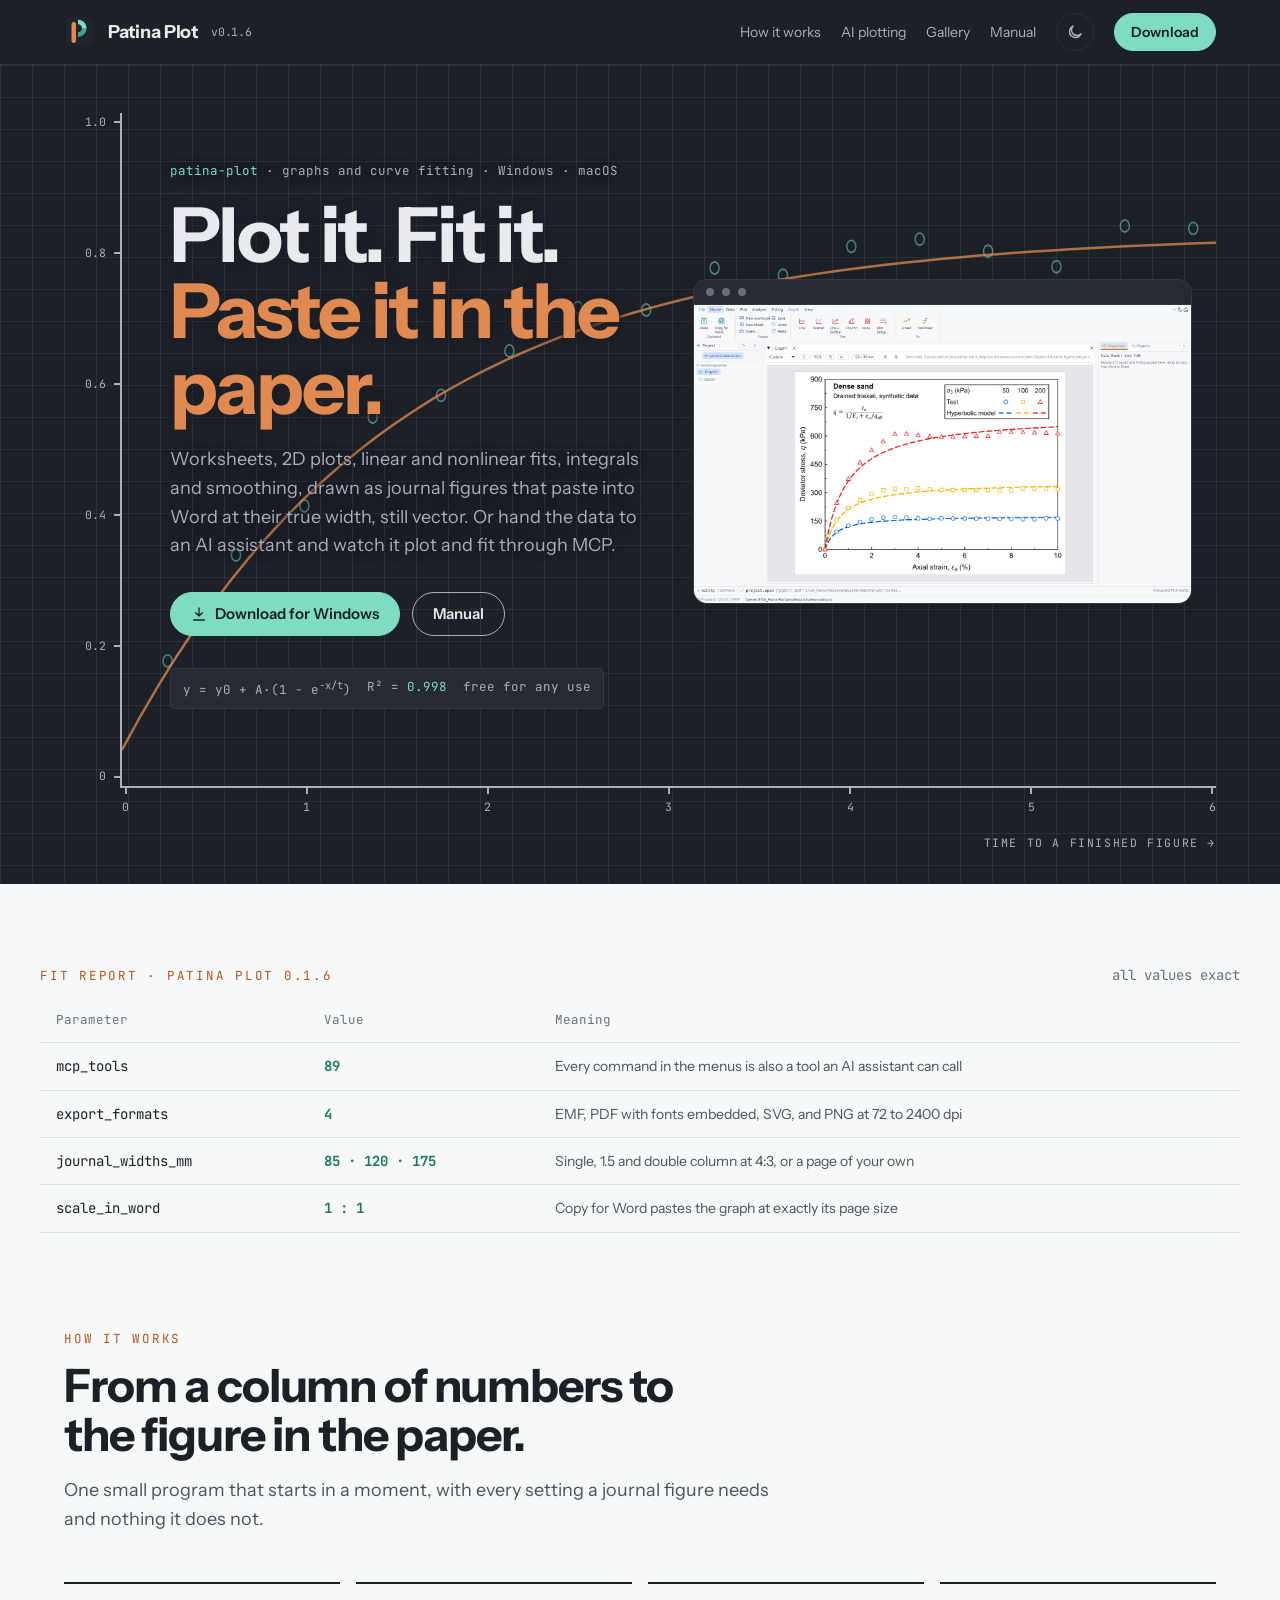
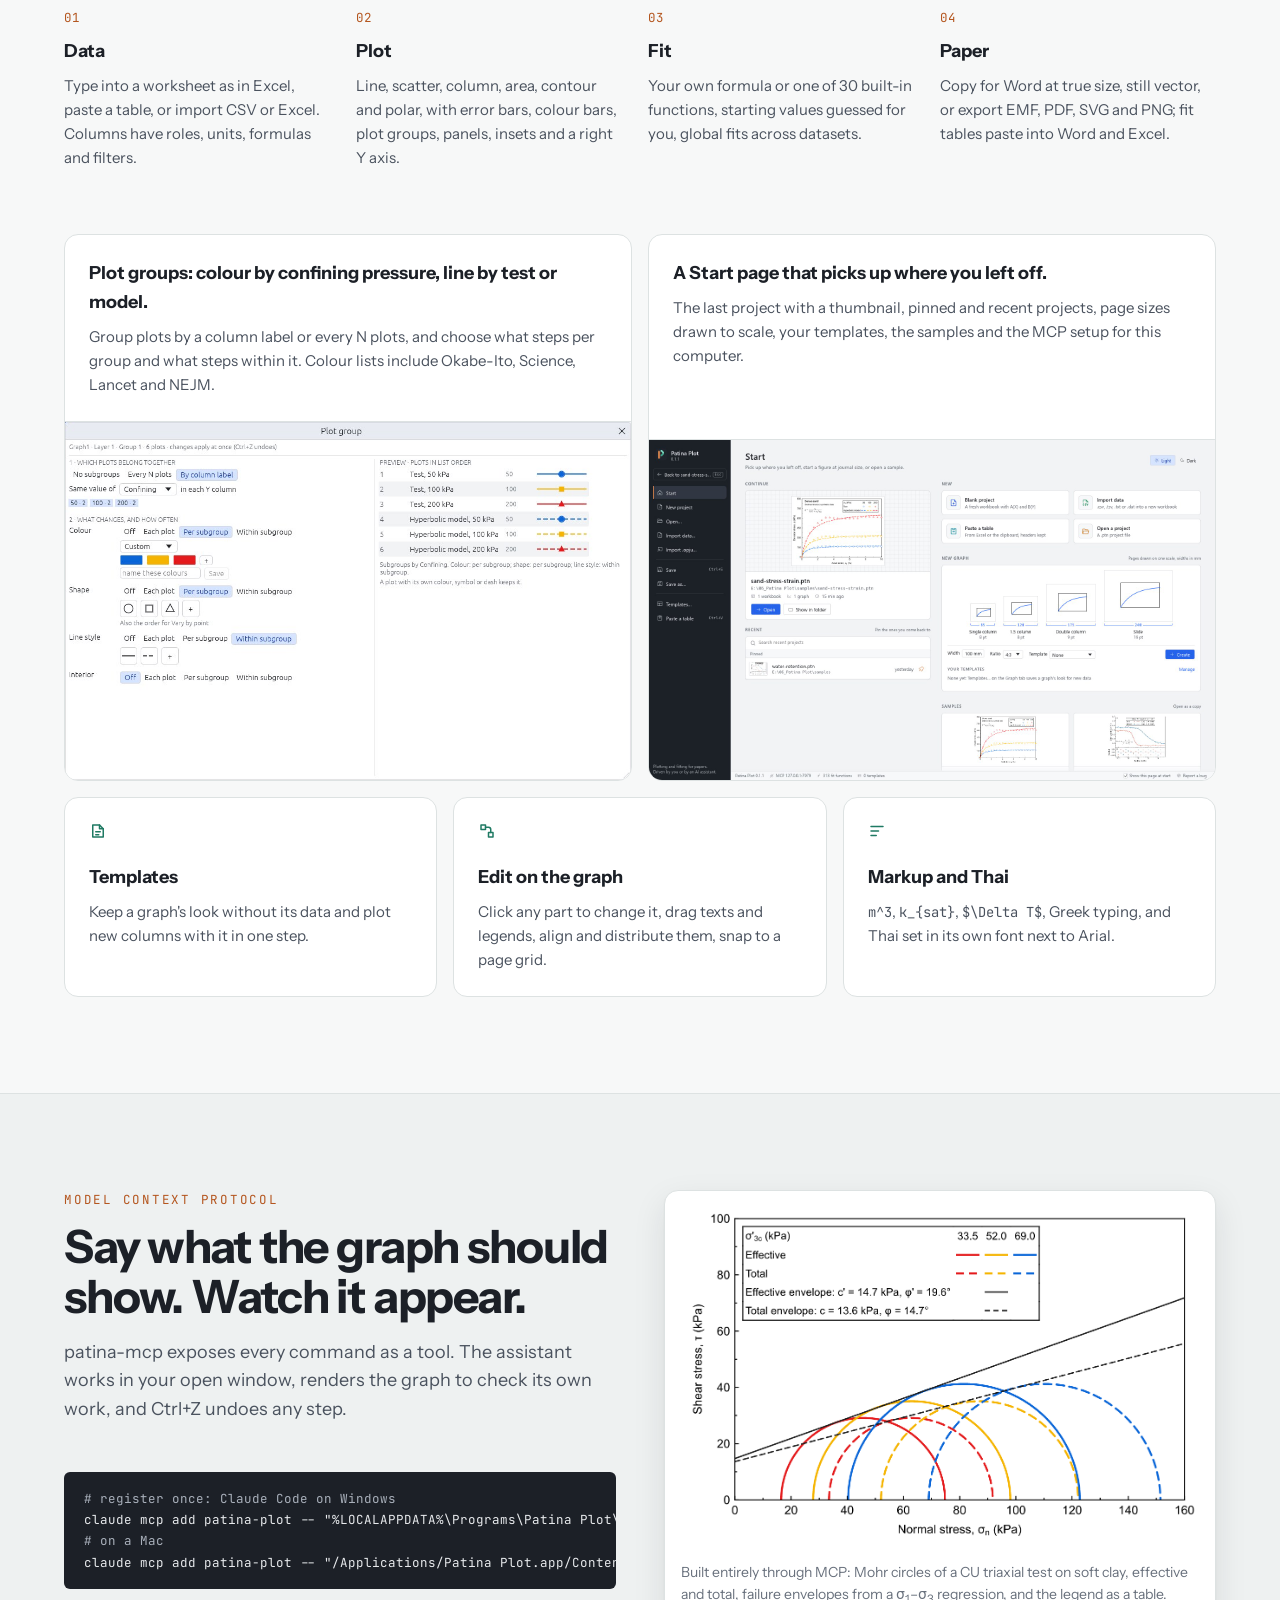
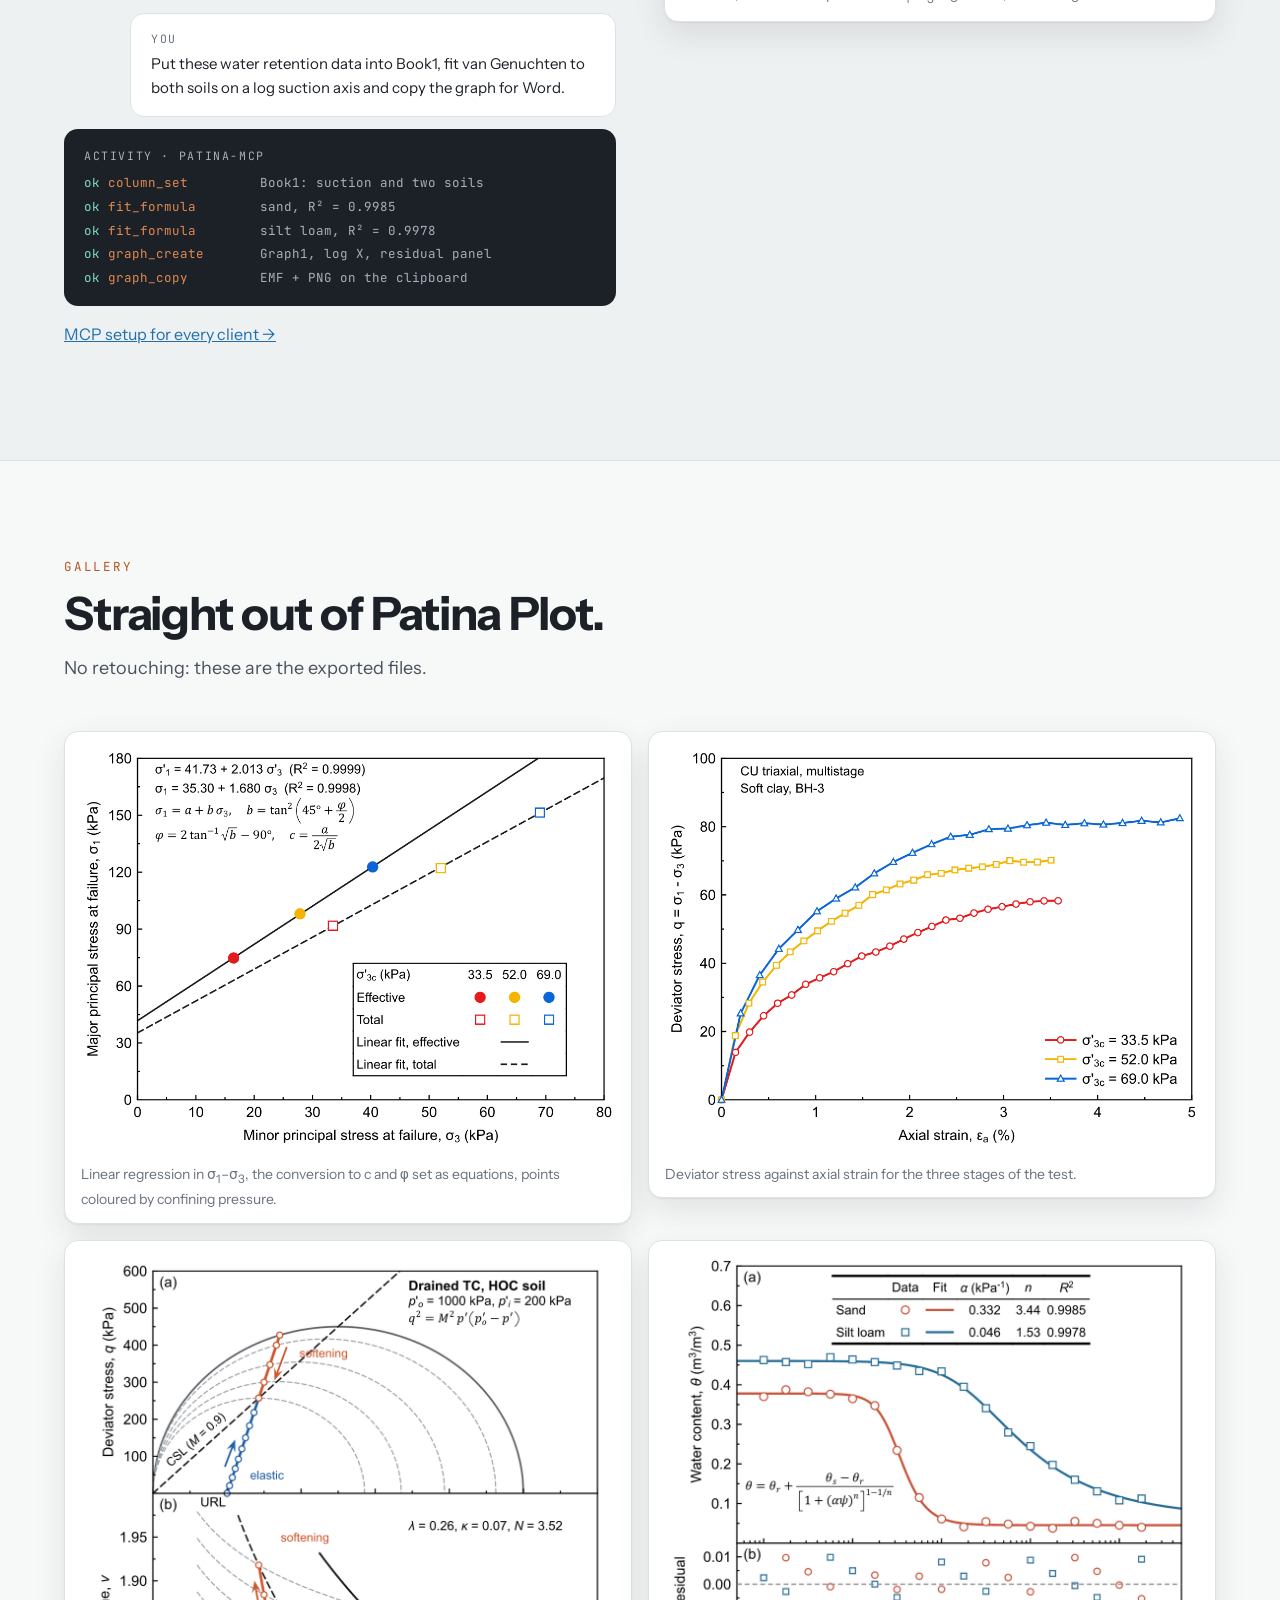
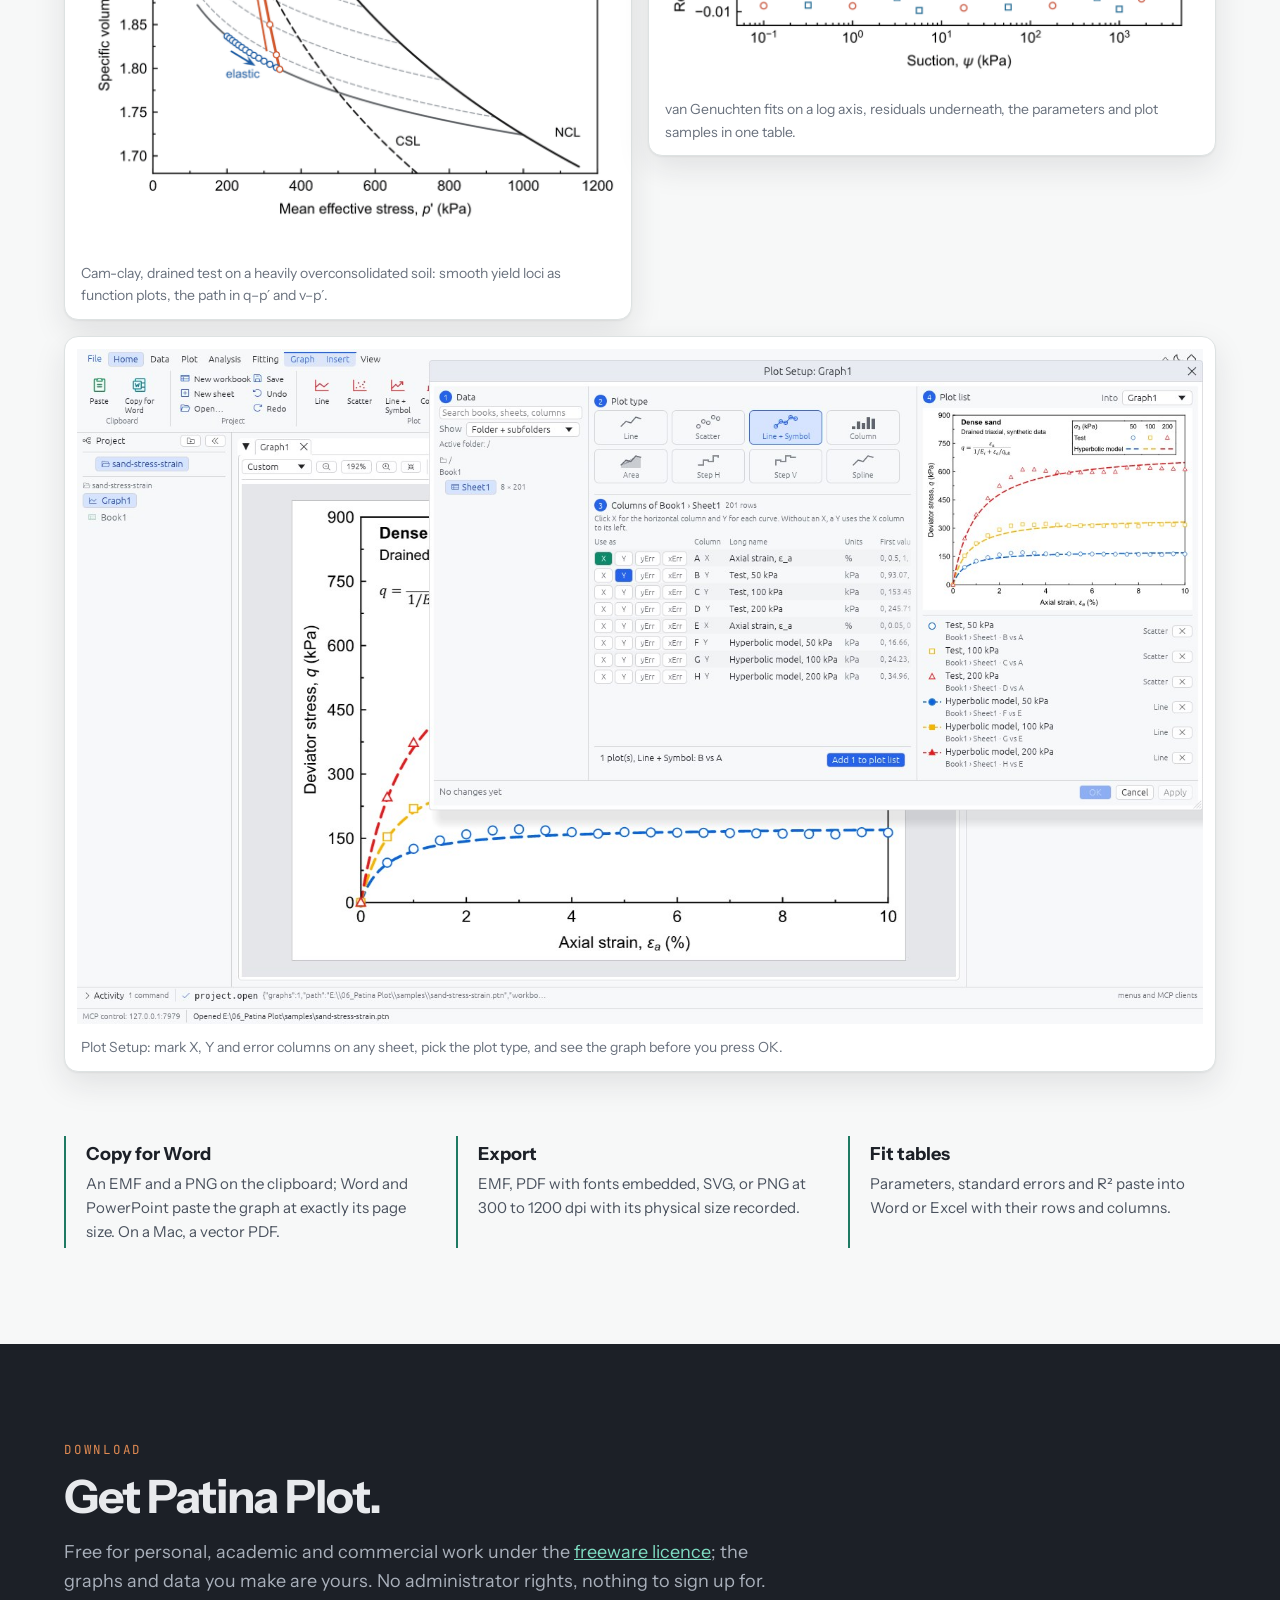
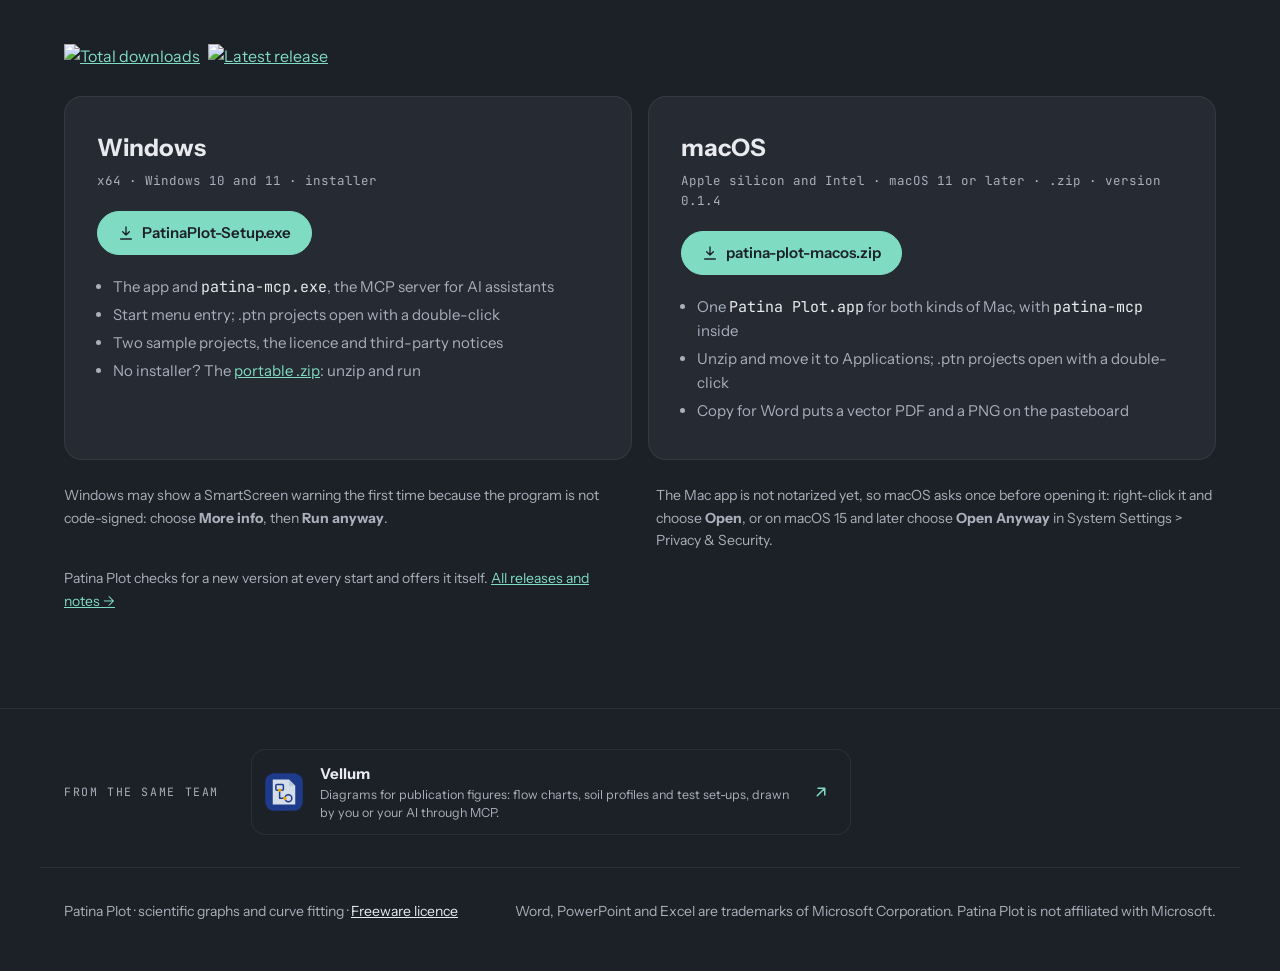
==== commit 1e5cffe6: "0.1.6 for Windows: version.json and the header The Mac button stays on 0.1.4 and version.json has no" ====
--- a/index.html
+++ b/index.html
@@ -16,7 +16,7 @@
 
 <header class="top">
   <div class="wrap">
-    <a class="brand" href="./"><img src="assets/icon-256.png" alt="">Patina Plot <small>v0.1.5</small></a>
+    <a class="brand" href="./"><img src="assets/icon-256.png" alt="">Patina Plot <small>v0.1.6</small></a>
     <nav>
       <a href="#workflow">How it works</a>
       <a href="#agents">AI plotting</a>
@@ -67,7 +67,7 @@
 
 <div class="wrap report">
   <div class="report-head">
-    <p class="label">Fit report · Patina Plot 0.1.5</p>
+    <p class="label">Fit report · Patina Plot 0.1.6</p>
     <p class="fine">all values exact</p>
   </div>
   <table>
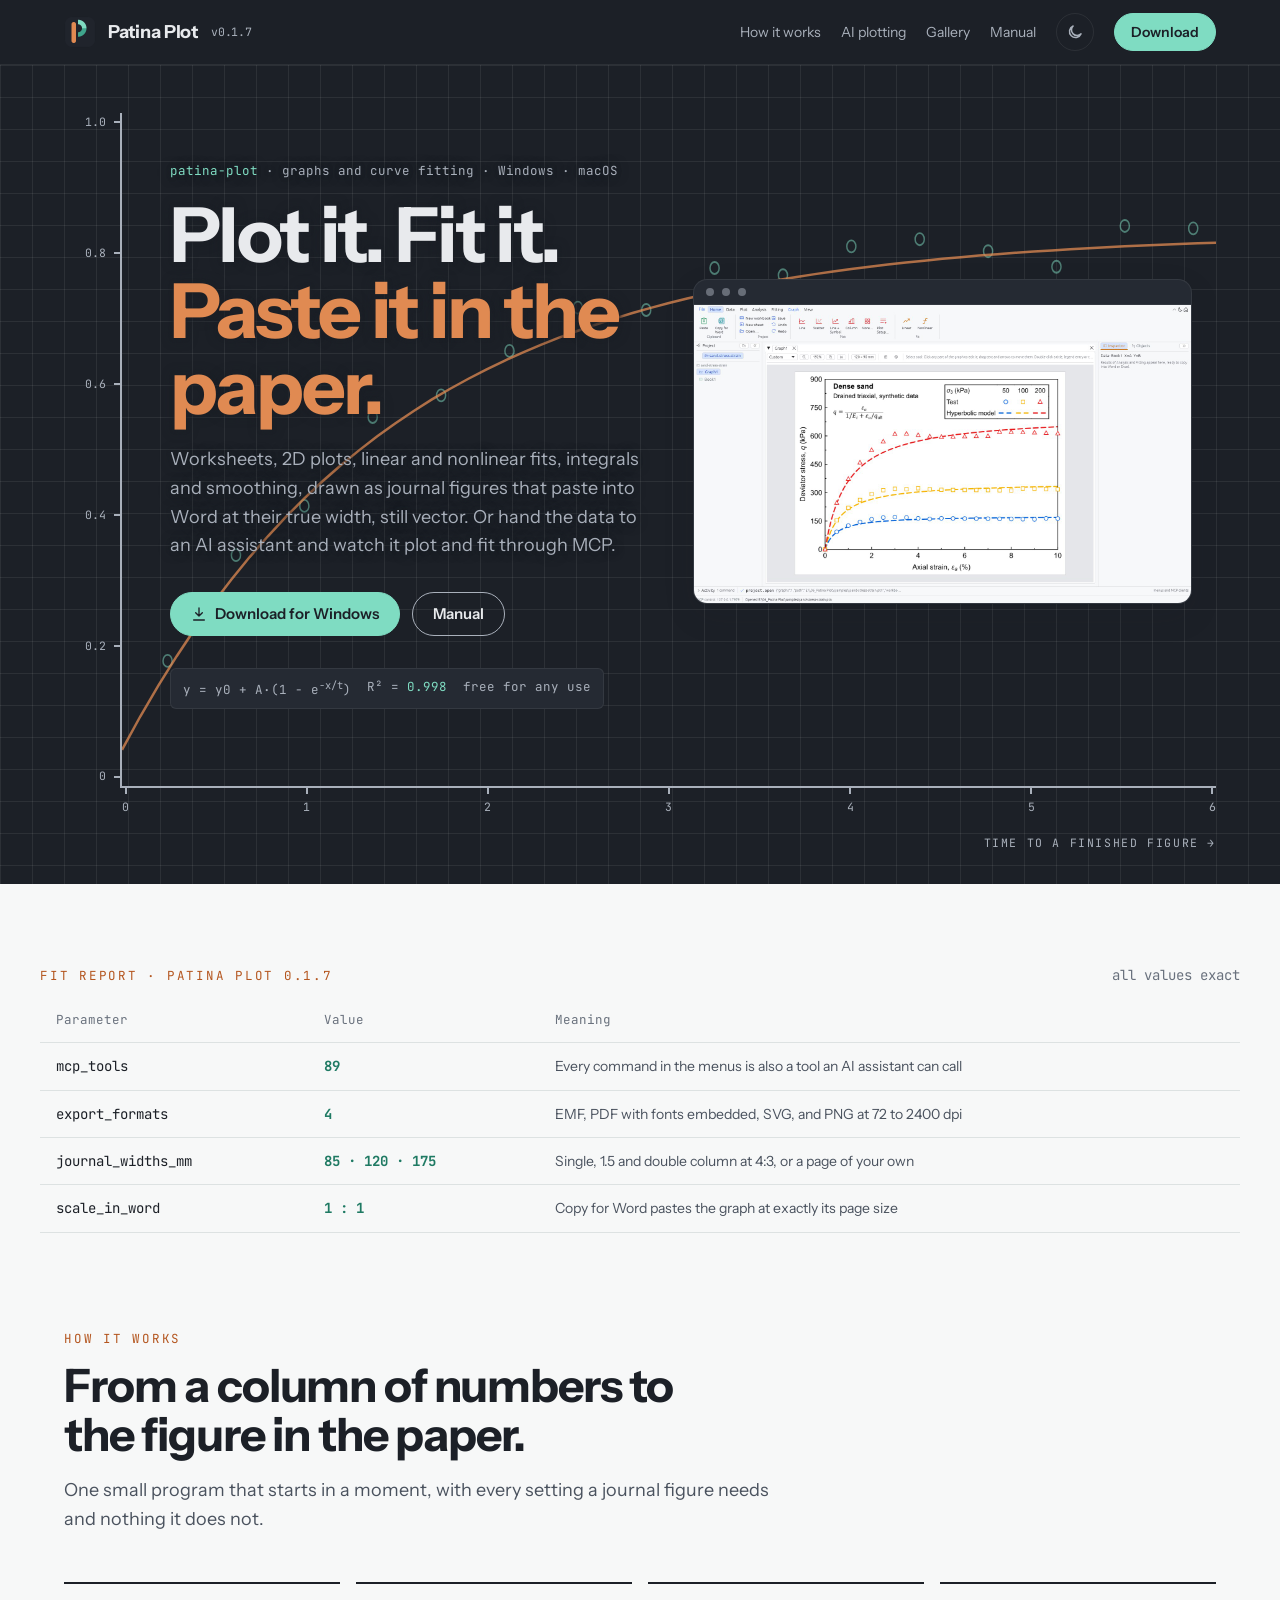
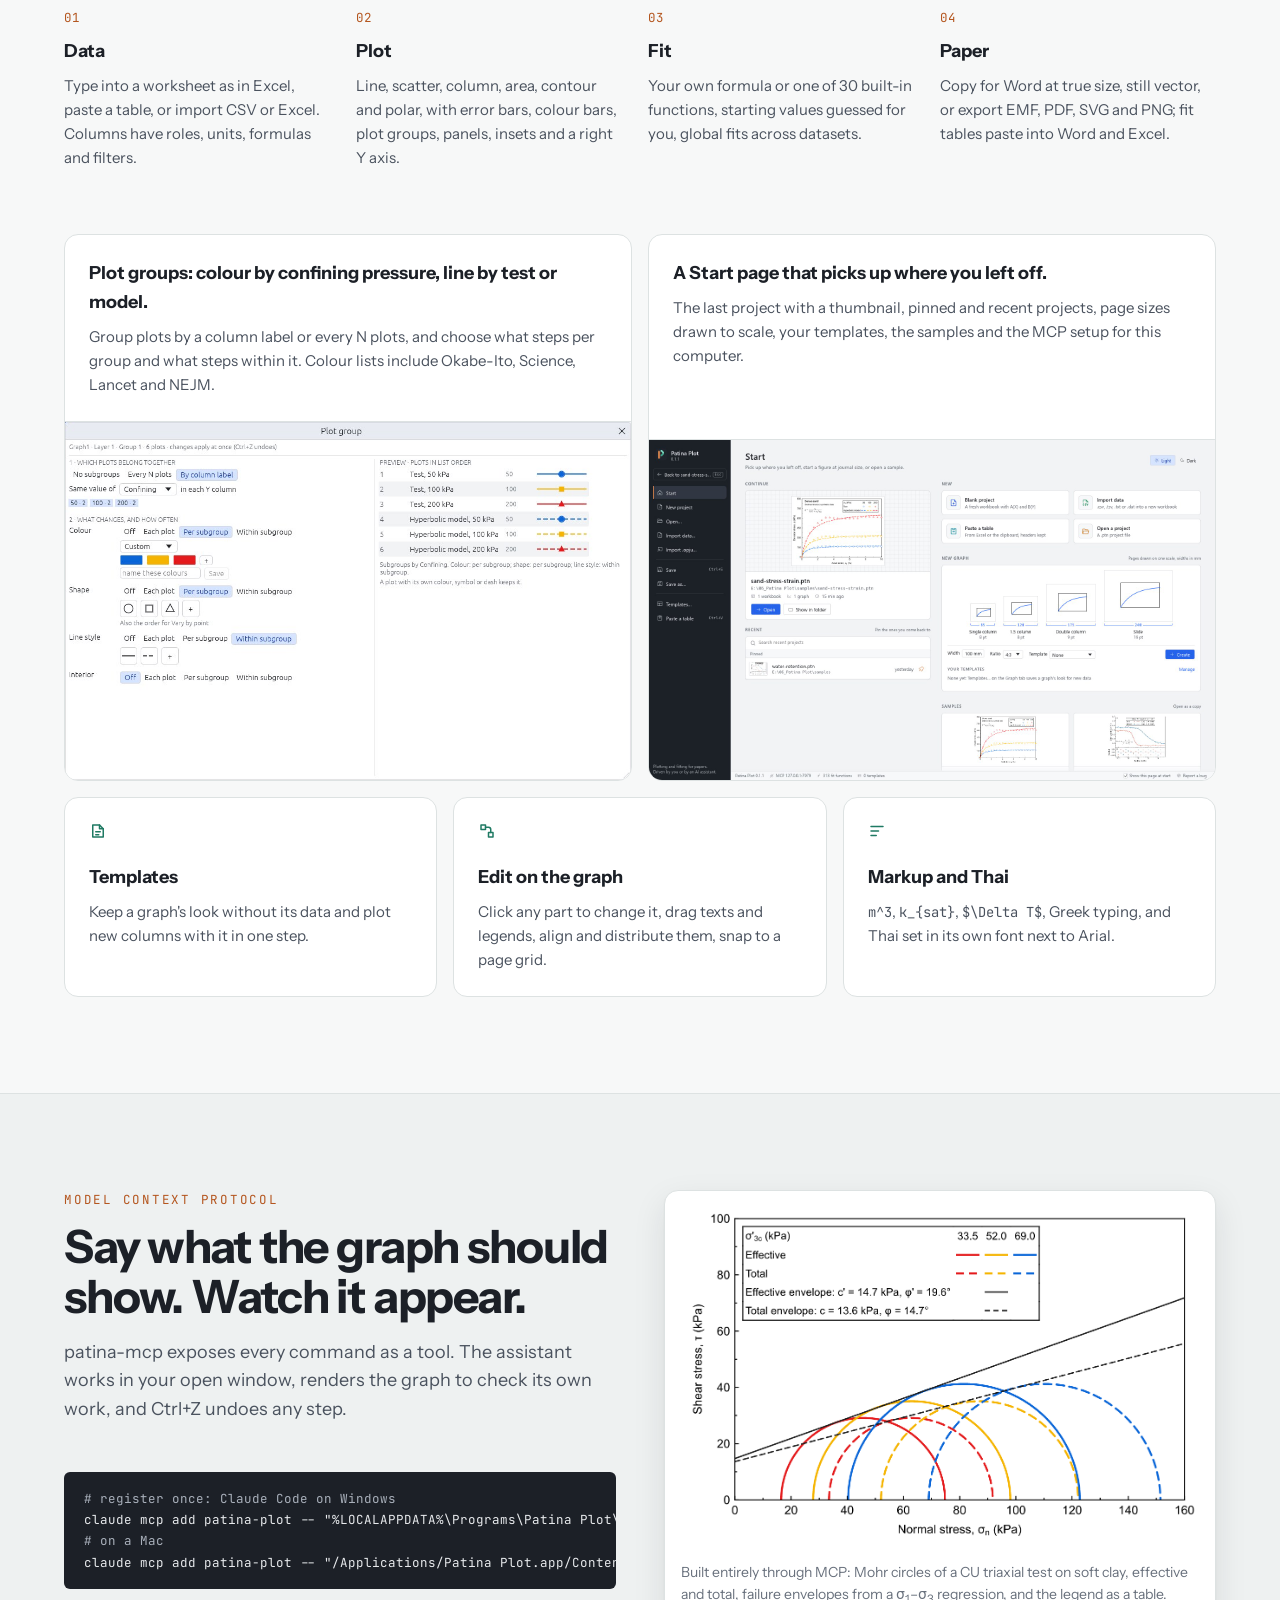
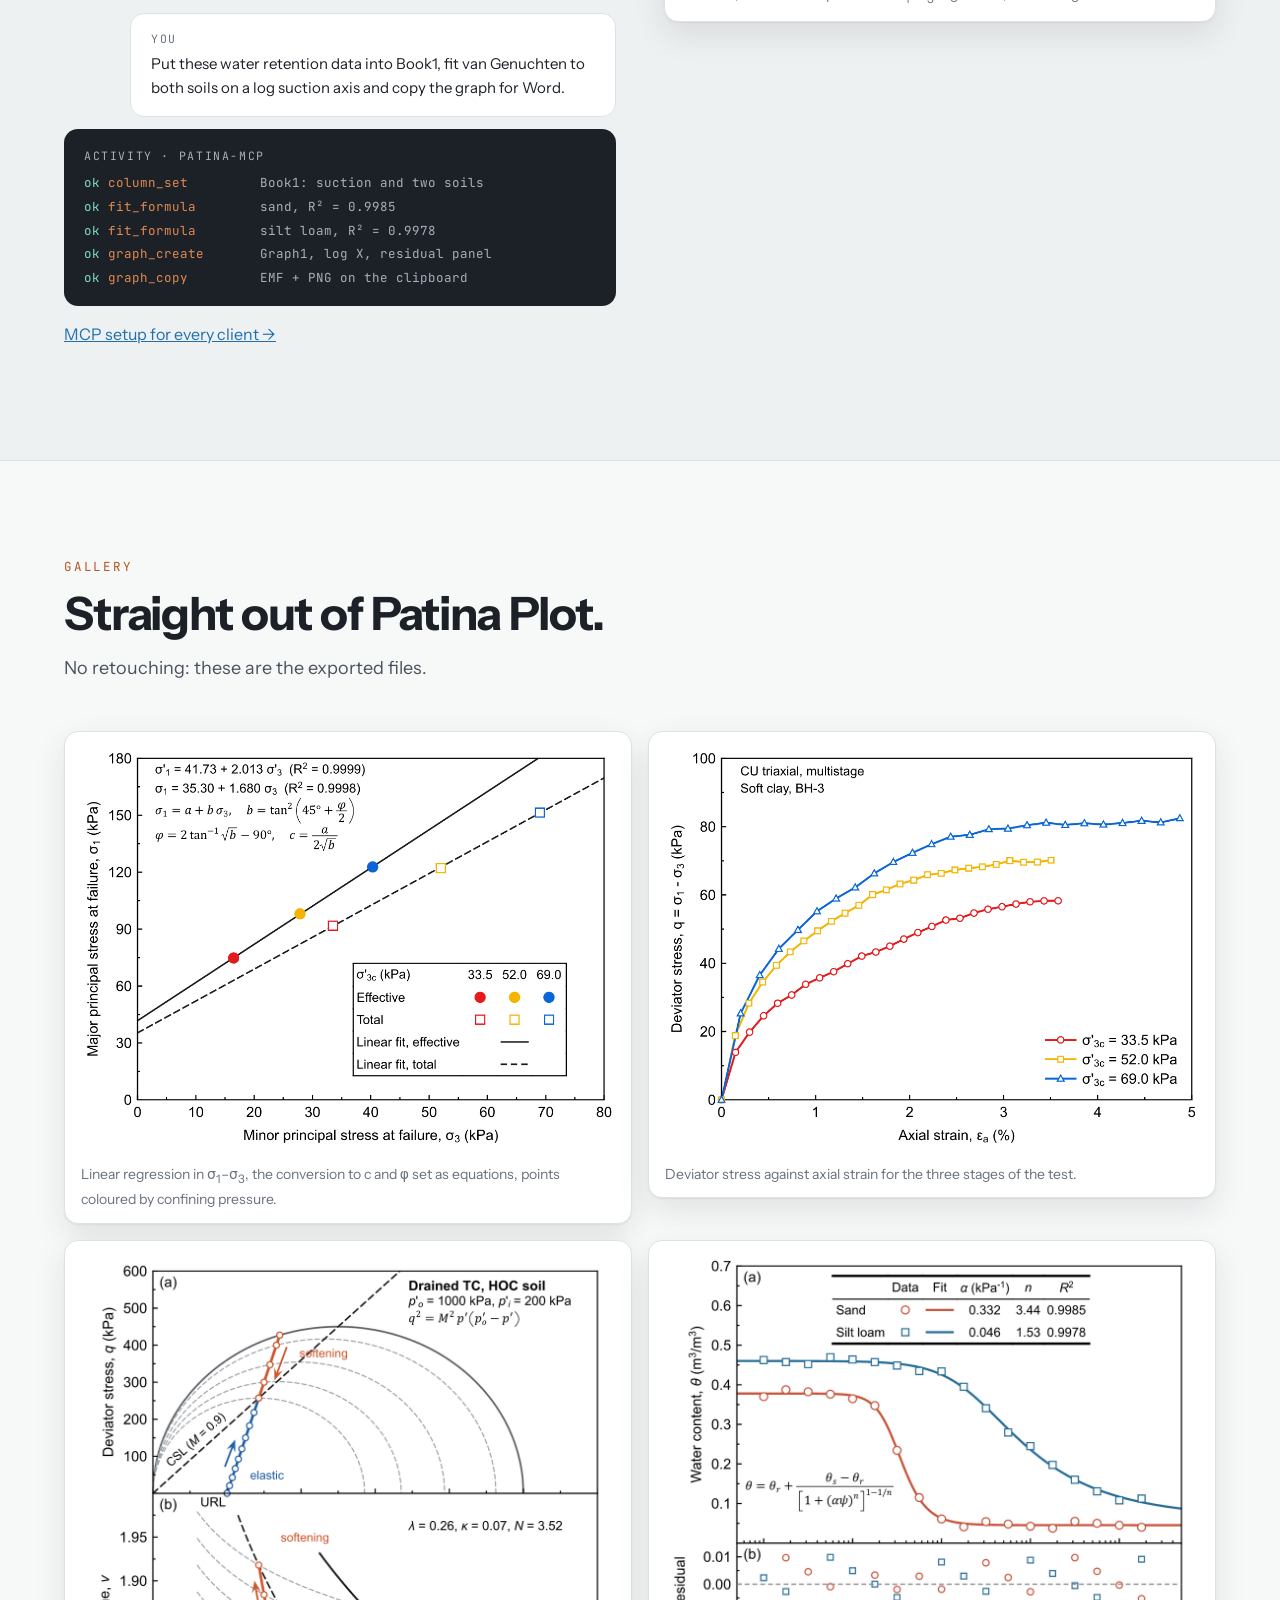
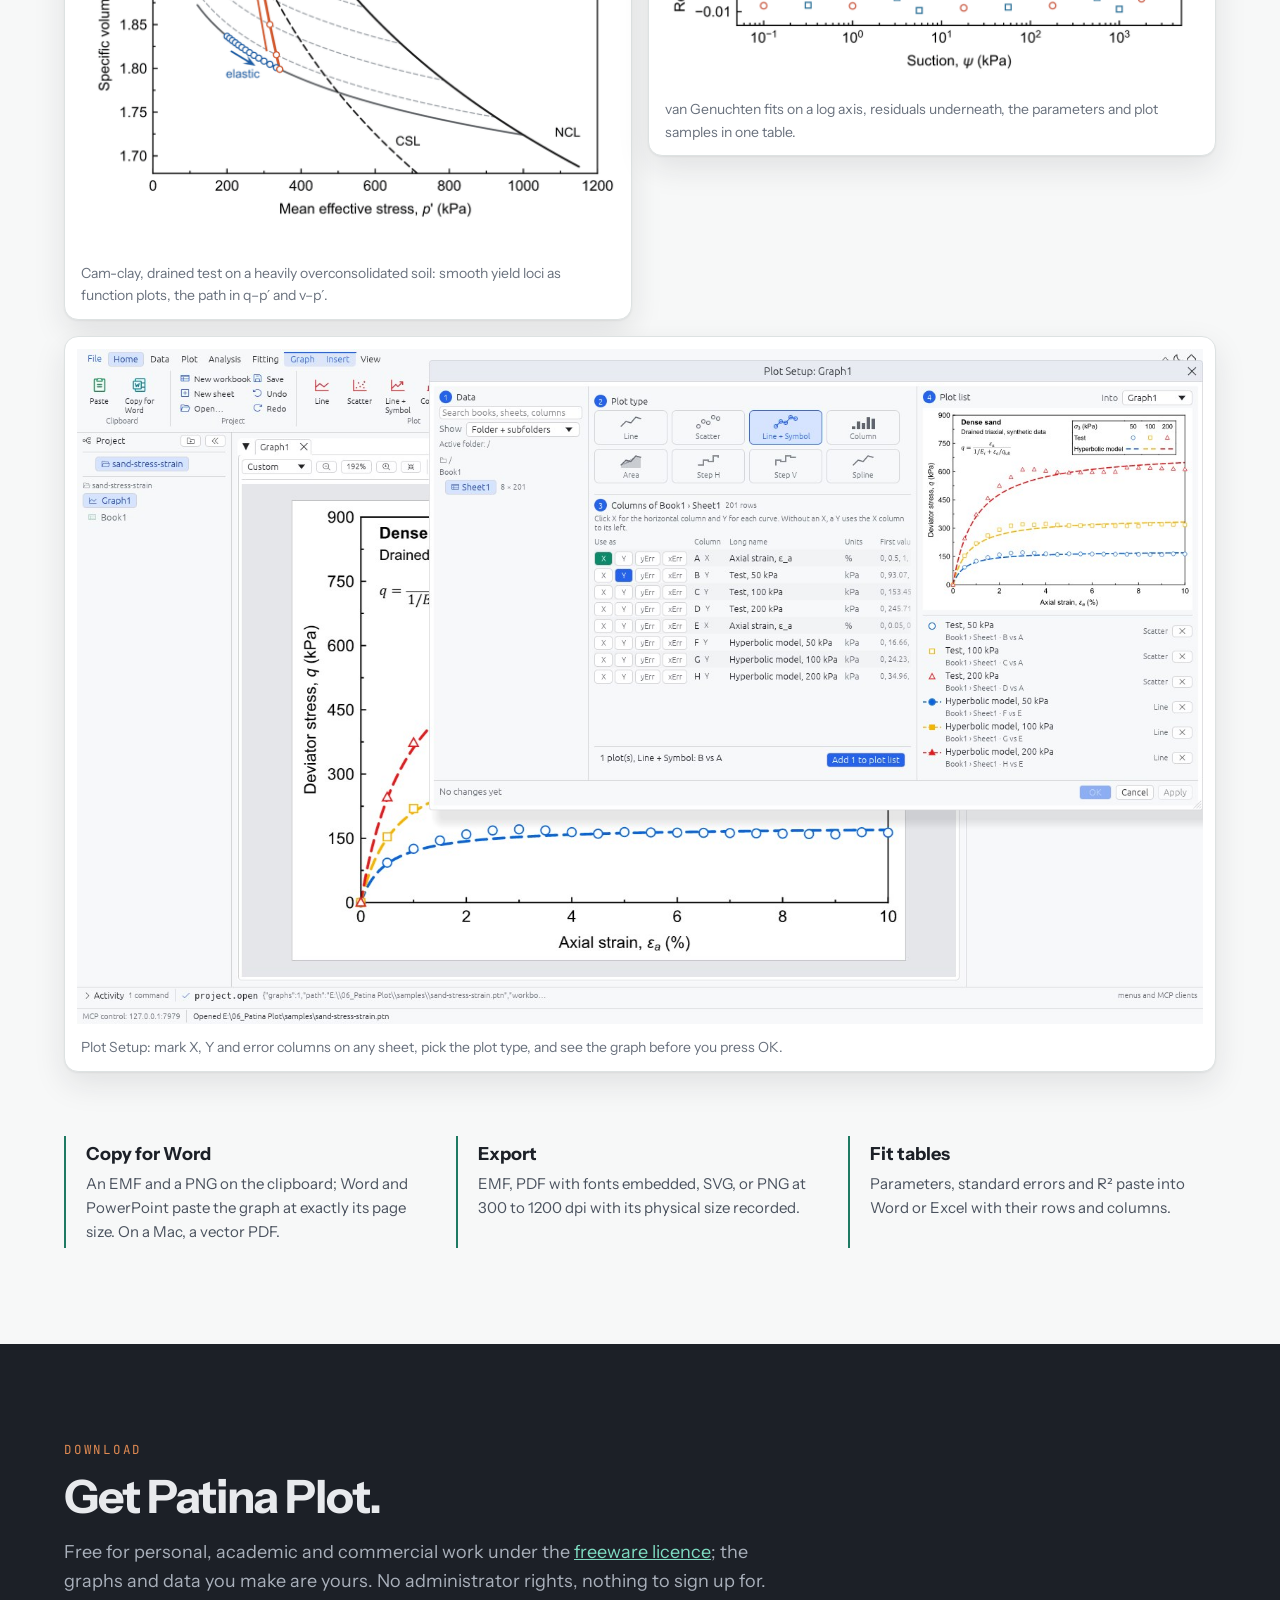
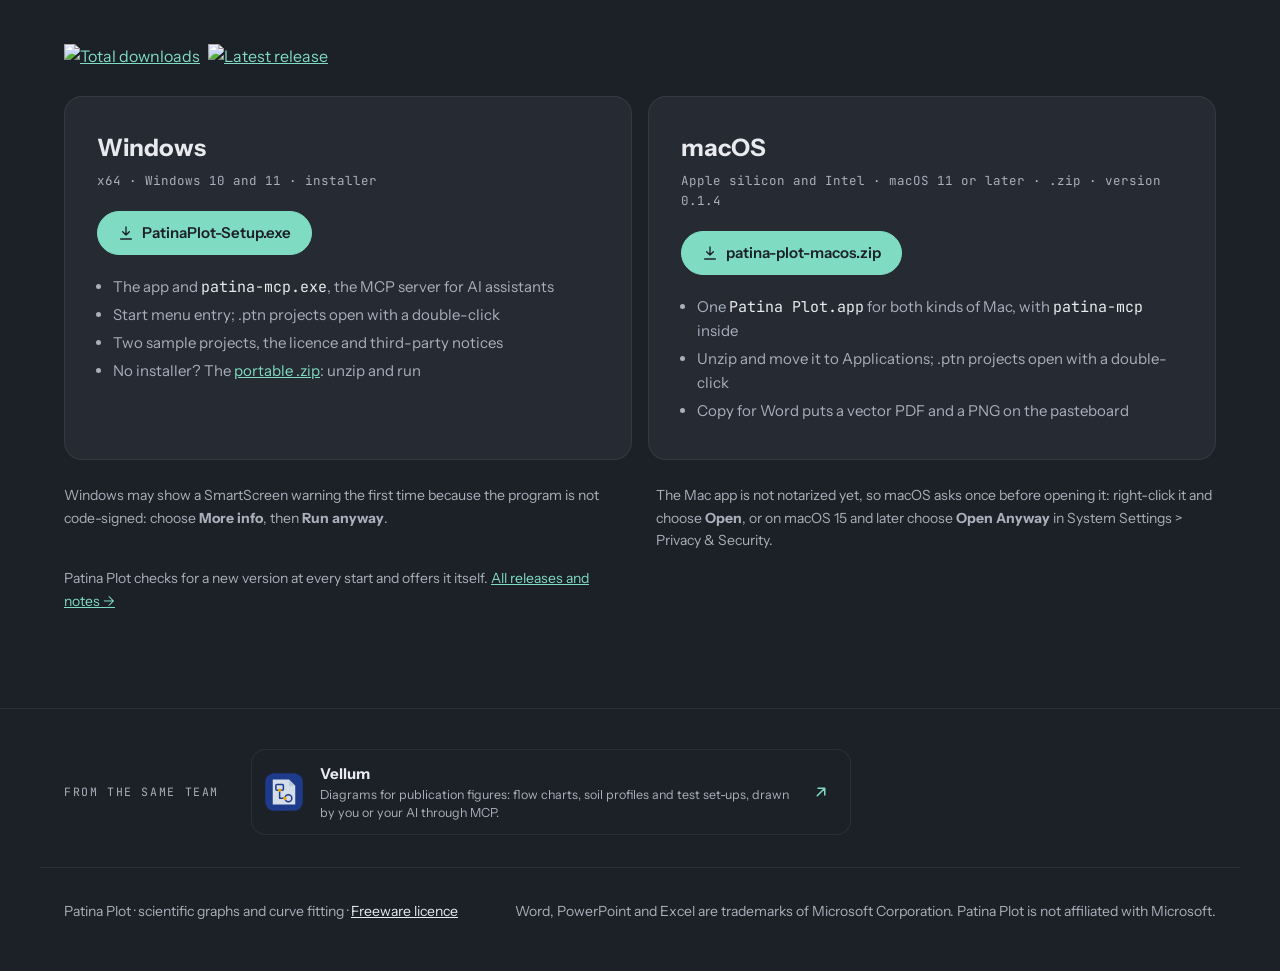
==== commit e3f92152: "Patina Plot 0.1.7 Co-Authored-By: Claude Opus 5.5 <noreply@anthropic.com>" ====
--- a/index.html
+++ b/index.html
@@ -16,7 +16,7 @@
 
 <header class="top">
   <div class="wrap">
-    <a class="brand" href="./"><img src="assets/icon-256.png" alt="">Patina Plot <small>v0.1.6</small></a>
+    <a class="brand" href="./"><img src="assets/icon-256.png" alt="">Patina Plot <small>v0.1.7</small></a>
     <nav>
       <a href="#workflow">How it works</a>
       <a href="#agents">AI plotting</a>
@@ -67,7 +67,7 @@
 
 <div class="wrap report">
   <div class="report-head">
-    <p class="label">Fit report · Patina Plot 0.1.6</p>
+    <p class="label">Fit report · Patina Plot 0.1.7</p>
     <p class="fine">all values exact</p>
   </div>
   <table>
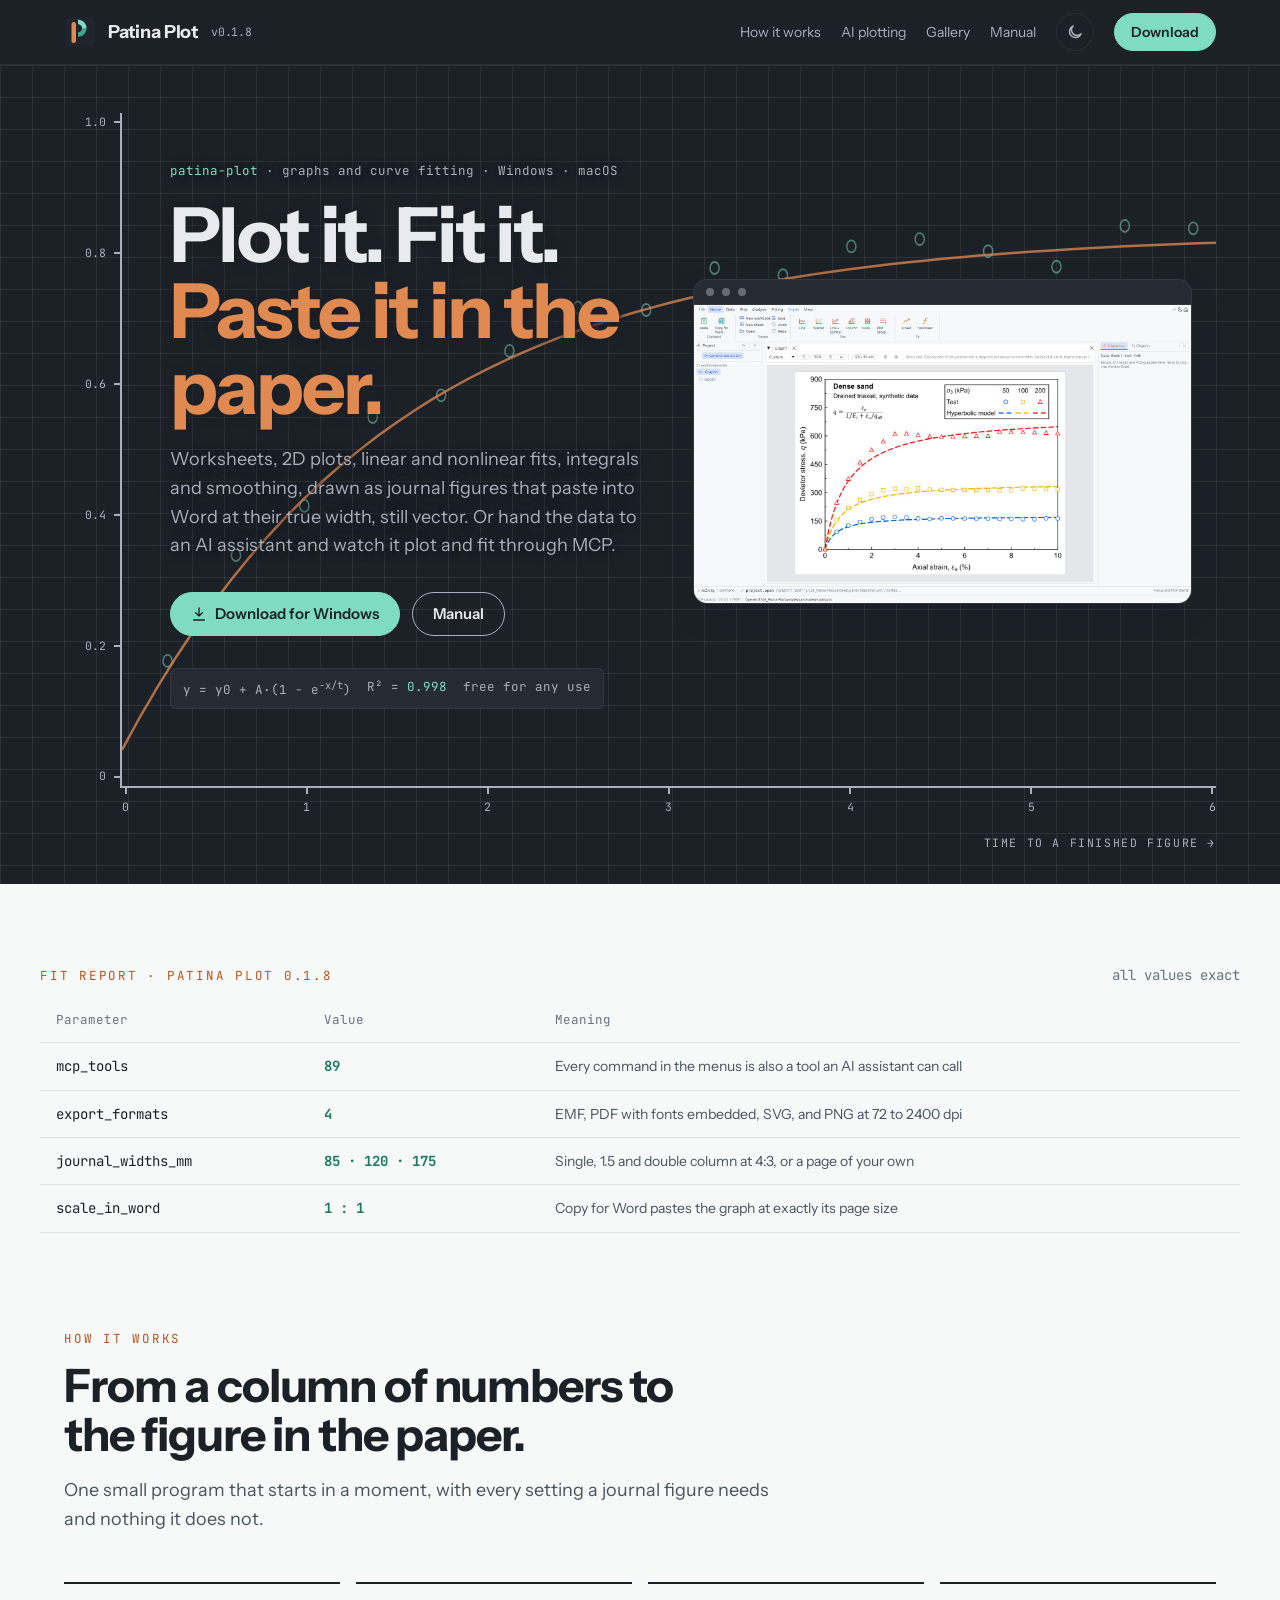
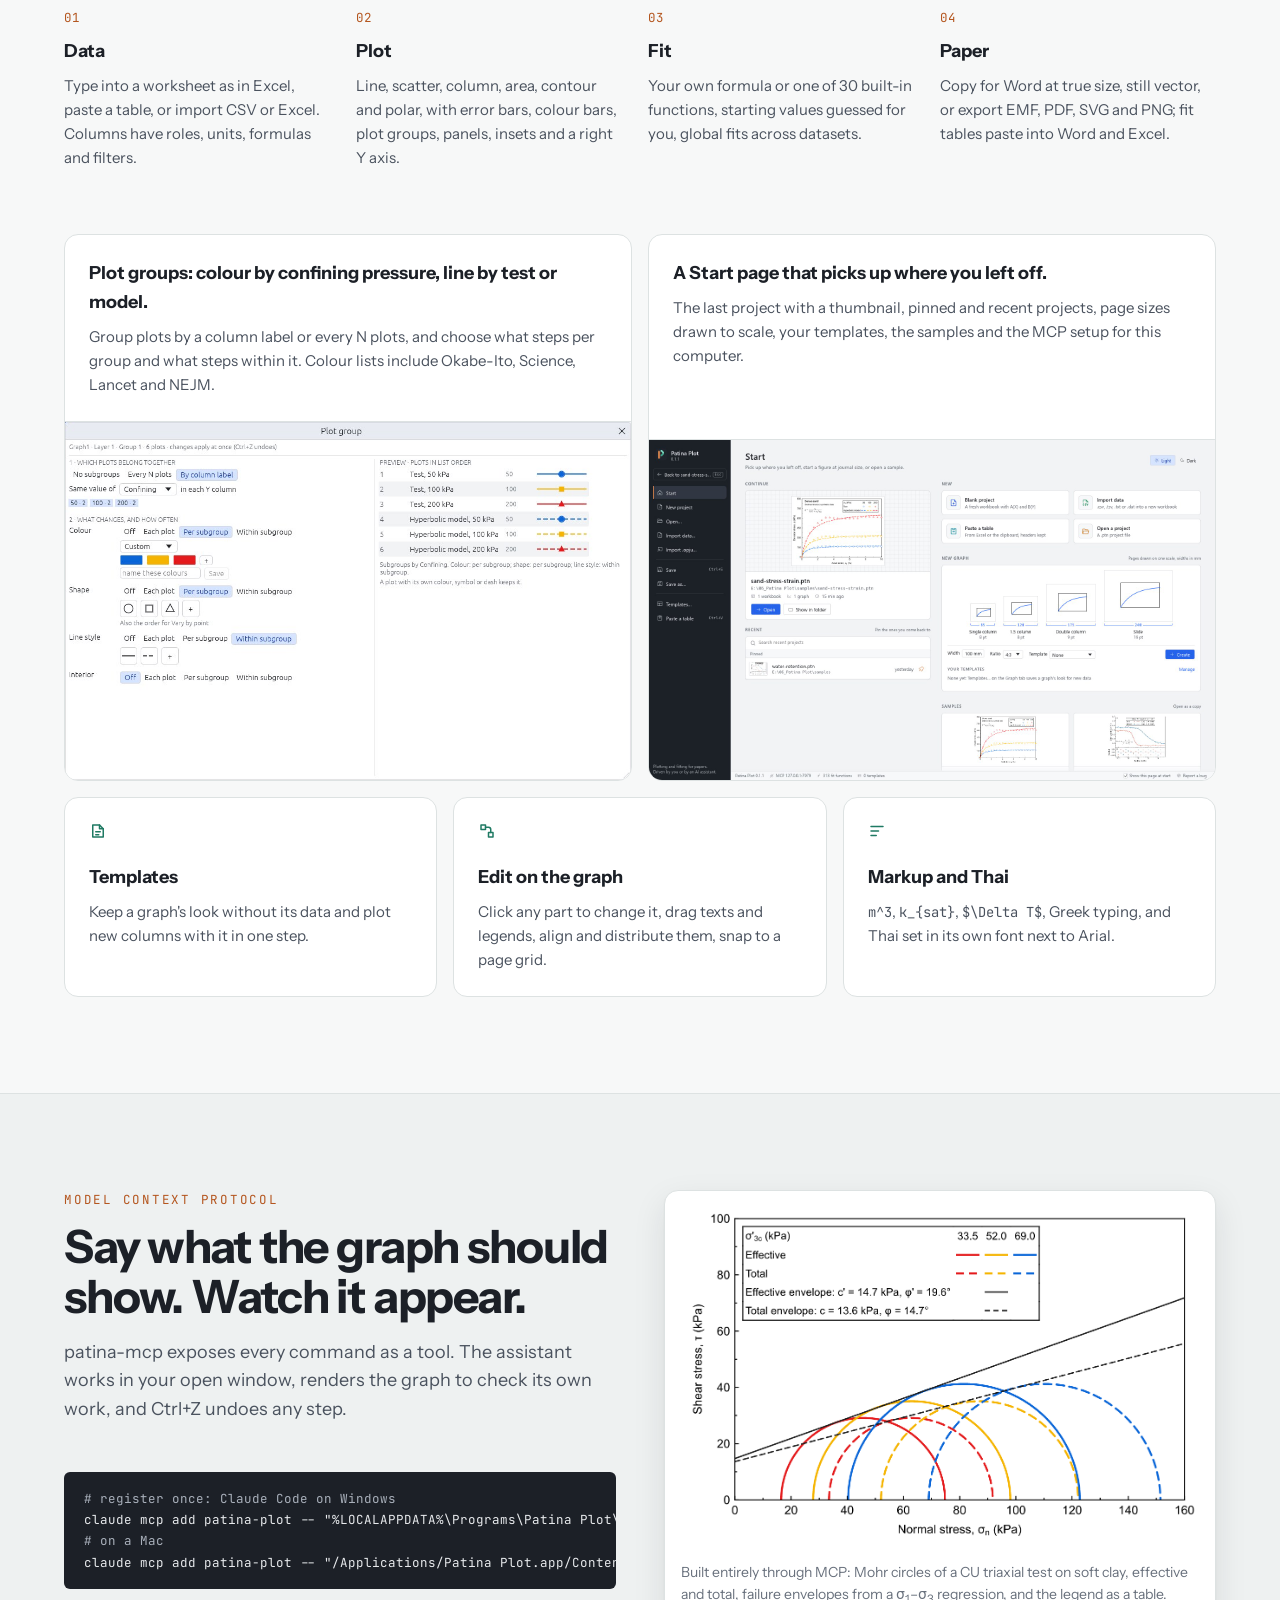
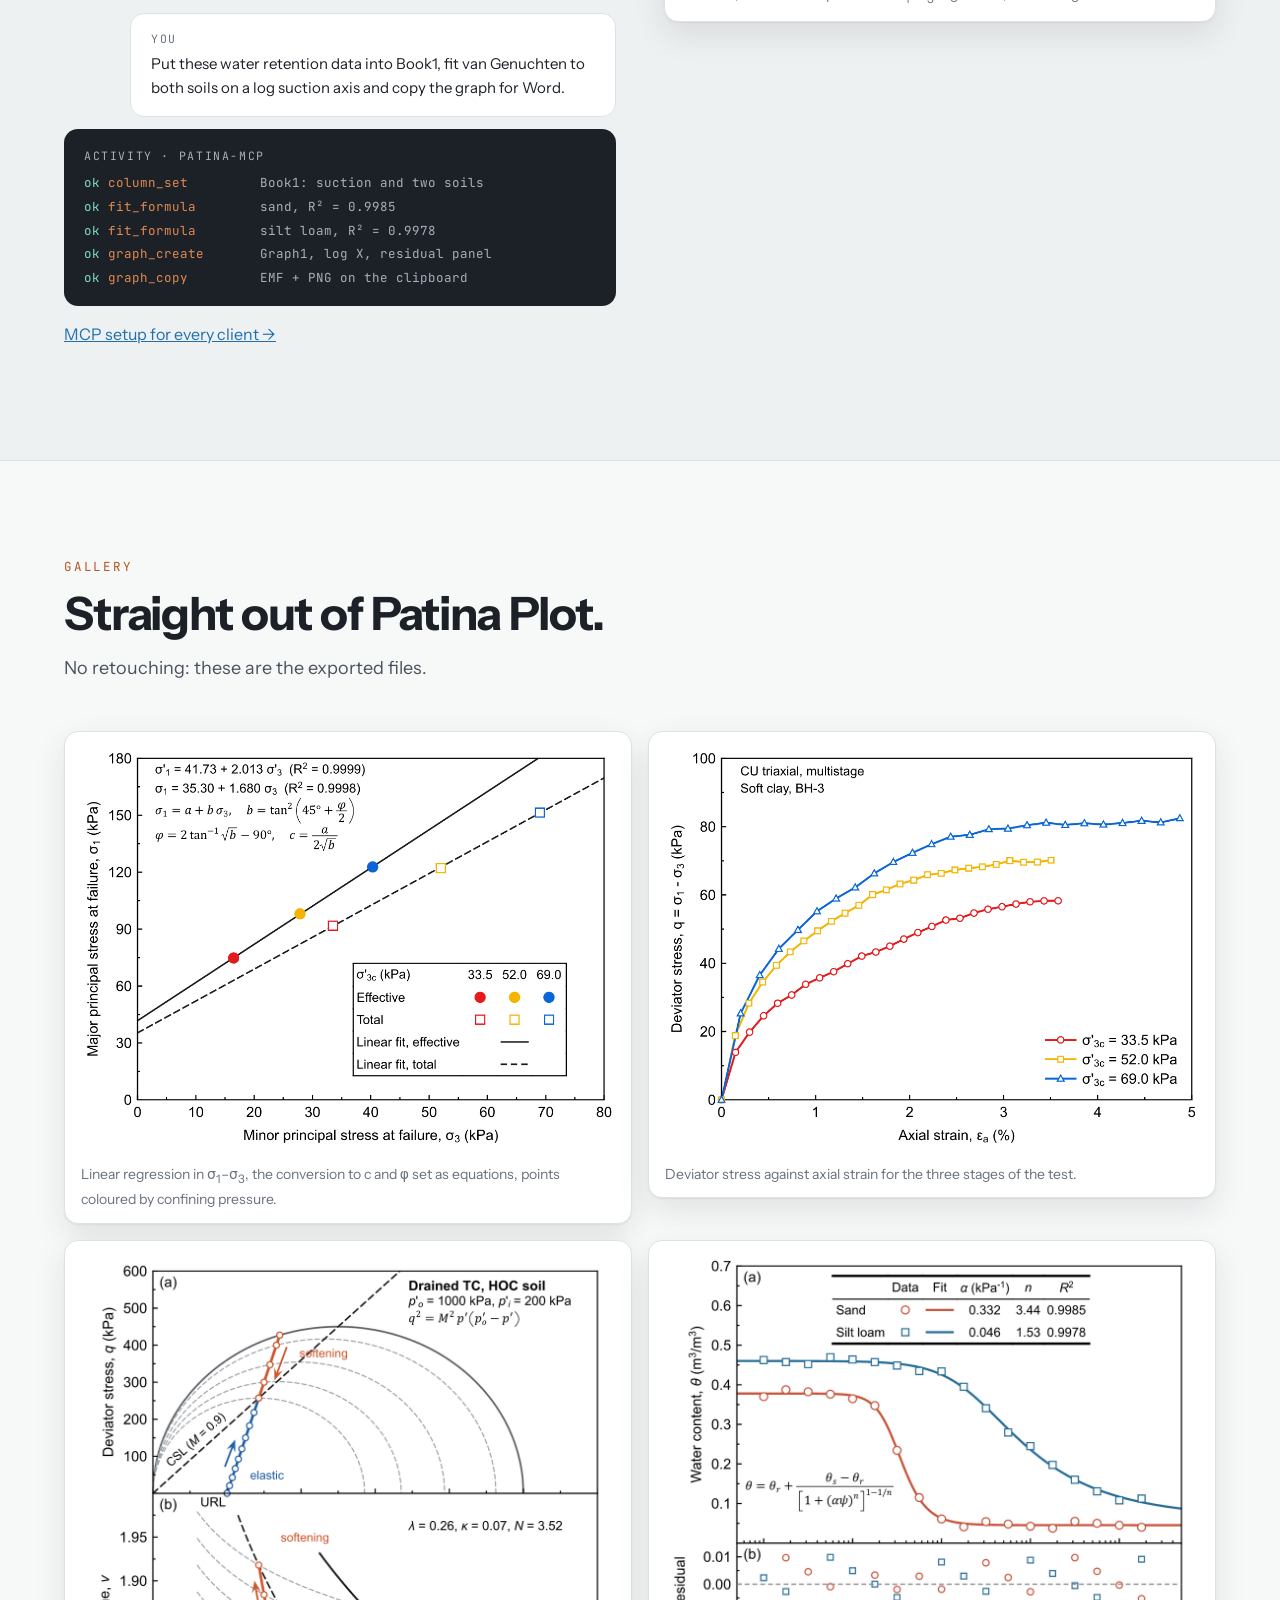
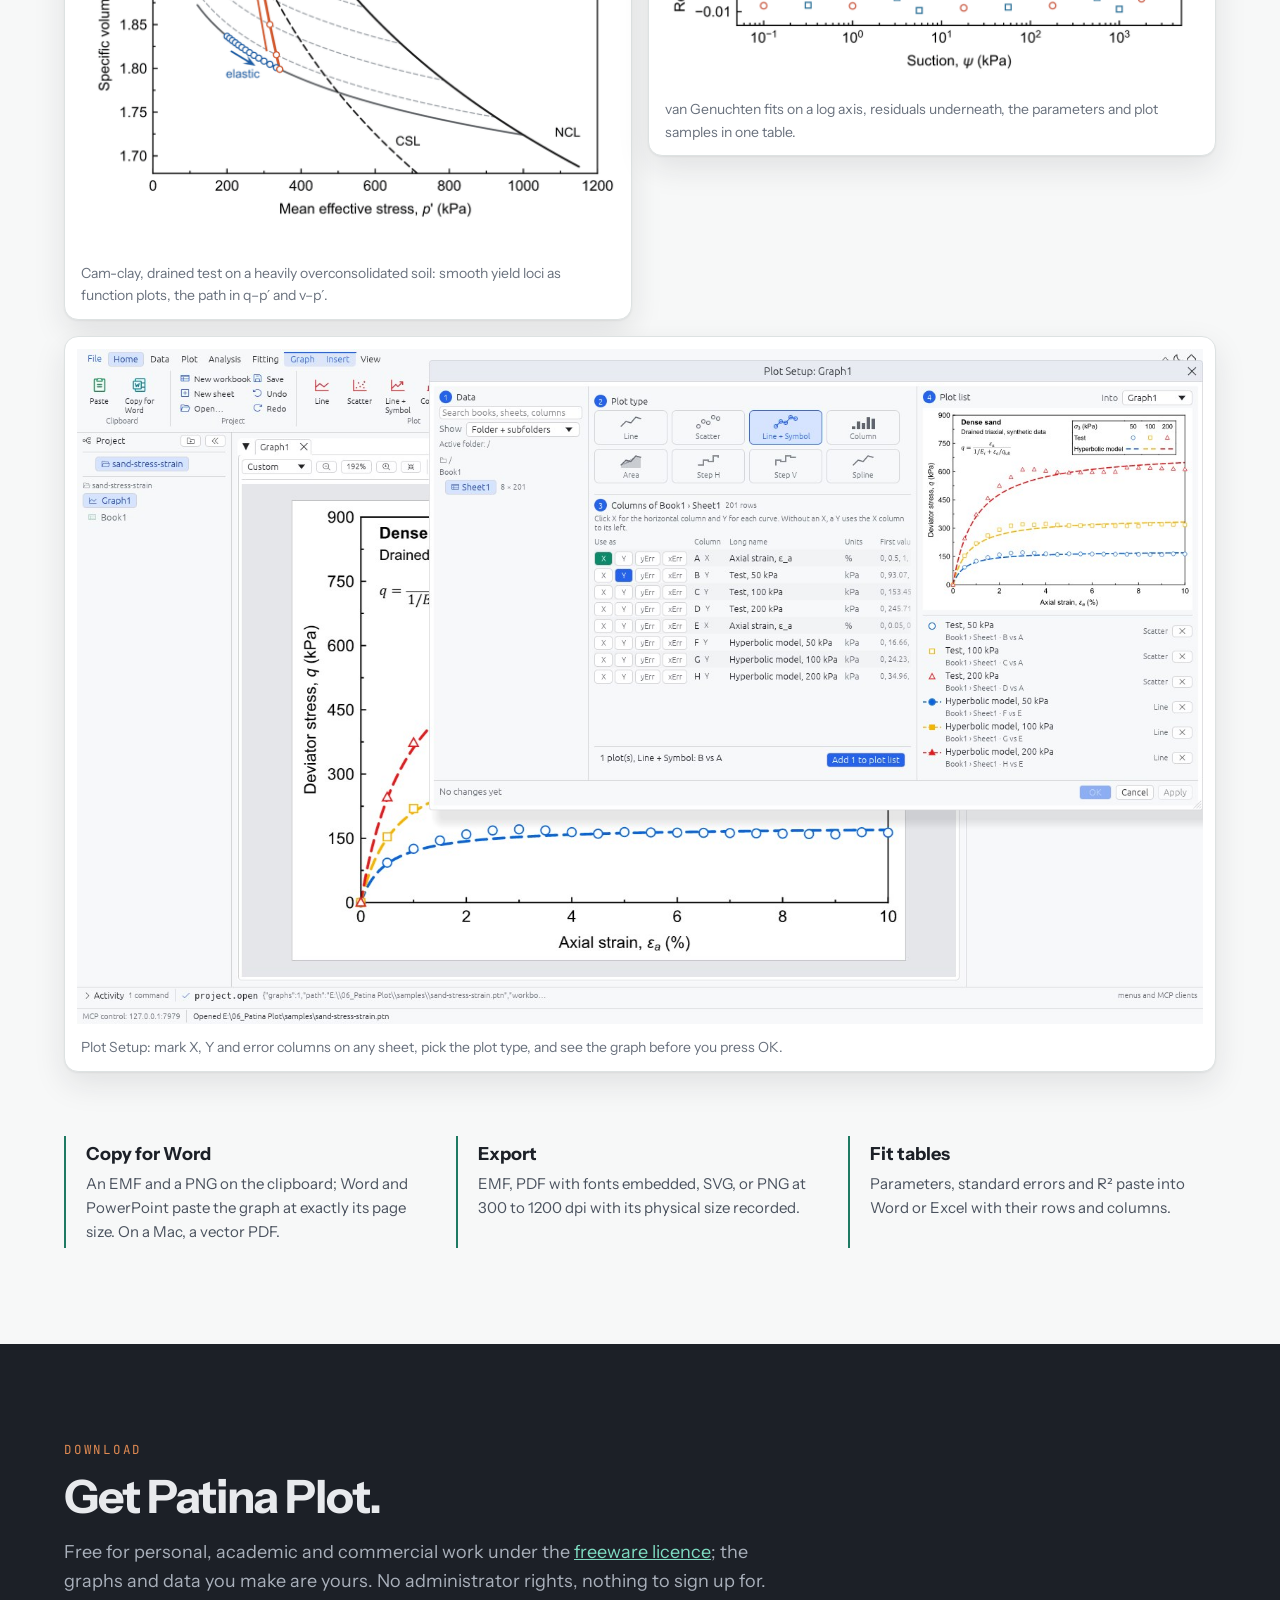
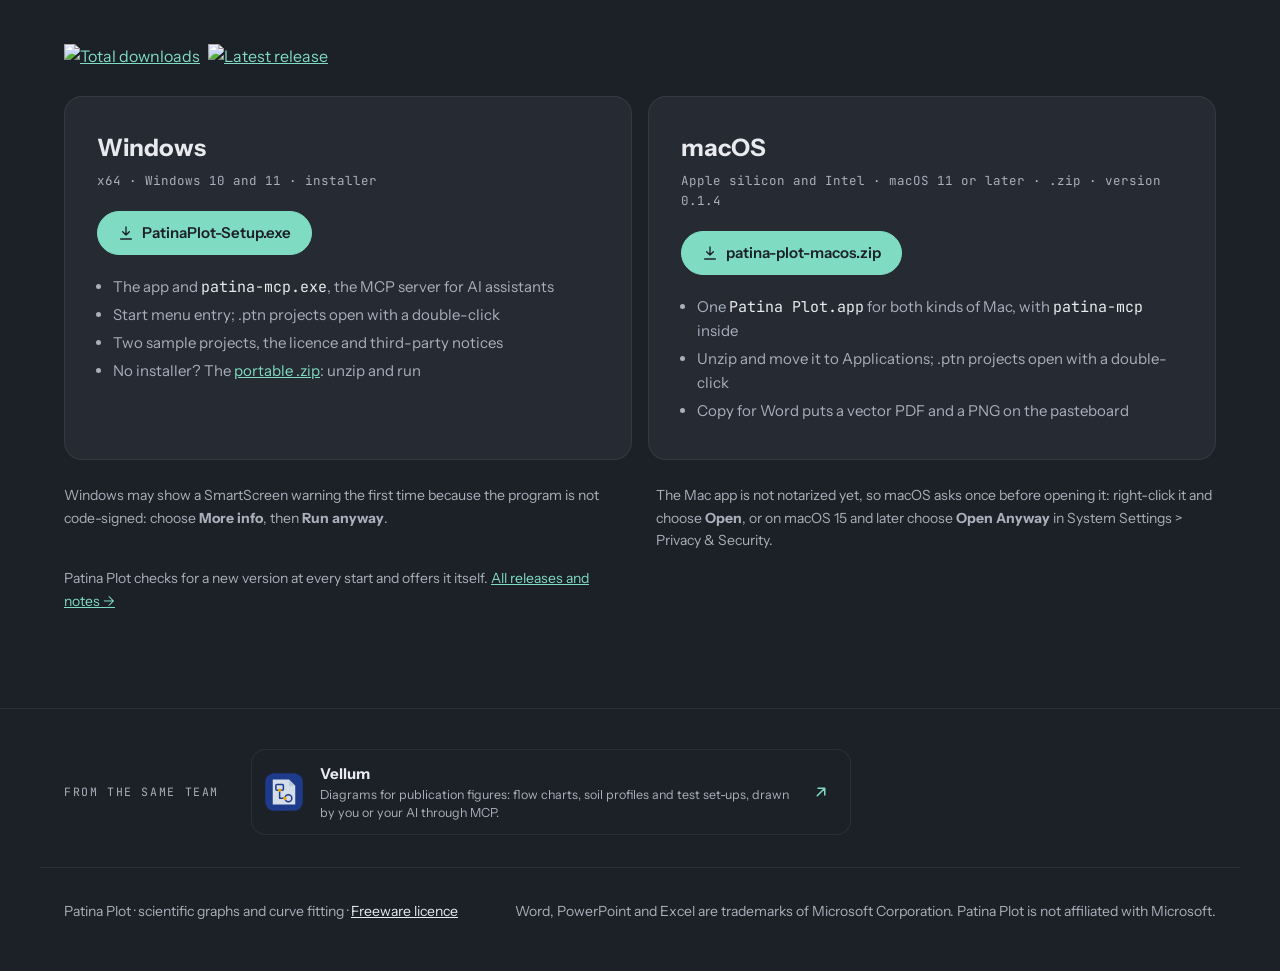
==== commit e886bf0b: "Patina Plot 0.1.8 Co-Authored-By: Claude Opus 5.5 <noreply@anthropic.com>" ====
--- a/index.html
+++ b/index.html
@@ -16,7 +16,7 @@
 
 <header class="top">
   <div class="wrap">
-    <a class="brand" href="./"><img src="assets/icon-256.png" alt="">Patina Plot <small>v0.1.7</small></a>
+    <a class="brand" href="./"><img src="assets/icon-256.png" alt="">Patina Plot <small>v0.1.8</small></a>
     <nav>
       <a href="#workflow">How it works</a>
       <a href="#agents">AI plotting</a>
@@ -67,7 +67,7 @@
 
 <div class="wrap report">
   <div class="report-head">
-    <p class="label">Fit report · Patina Plot 0.1.7</p>
+    <p class="label">Fit report · Patina Plot 0.1.8</p>
     <p class="fine">all values exact</p>
   </div>
   <table>
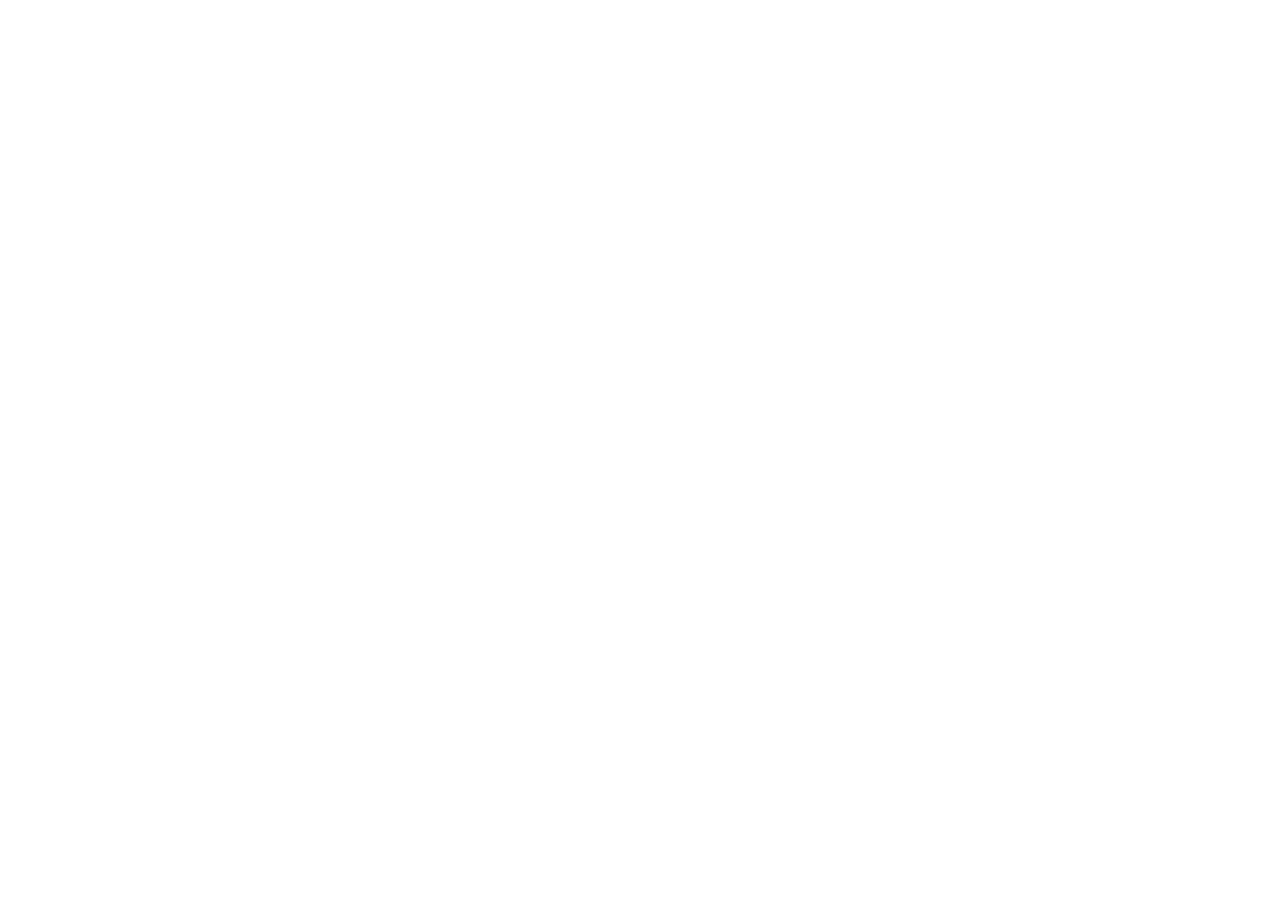
==== commit 807206c9: "Moved to vellumplot.github.io: the pages redirect; version.json stays for Patina Plot 0.1.x Co-Autho" ====
--- a/index.html
+++ b/index.html
@@ -3,270 +3,15 @@
 <head>
 <meta charset="utf-8">
 <meta name="viewport" content="width=device-width, initial-scale=1">
-<title>Patina Plot: scientific graphs and curve fitting</title>
-<meta name="description" content="Patina Plot is a light, fast app for scientific graphs and curve fitting. Plot and fit your data, paste the graph into Word as vector EMF at journal size, and let an AI assistant plot and fit for you through MCP.">
-<link rel="icon" href="assets/icon.svg" type="image/svg+xml">
-<link rel="preconnect" href="https://fonts.googleapis.com">
-<link rel="preconnect" href="https://fonts.gstatic.com" crossorigin>
-<link href="https://fonts.googleapis.com/css2?family=Instrument+Sans:wght@400;600;700&family=JetBrains+Mono:wght@400;700&display=swap" rel="stylesheet">
-<link rel="stylesheet" href="style.css?v=2">
-<script src="theme.js"></script>
+<title>Vellum Plot (formerly Patina Plot)</title>
+<link rel="canonical" href="https://vellumplot.github.io/">
+<meta http-equiv="refresh" content="0; url=https://vellumplot.github.io/">
+<script>location.replace("https://vellumplot.github.io/" + location.hash);</script>
+<style>body{font:16px/1.5 system-ui,sans-serif;max-width:36em;margin:4em auto;padding:0 1em;color:#1c2027}a{color:#0f7a6c}</style>
 </head>
 <body>
-
-<header class="top">
-  <div class="wrap">
-    <a class="brand" href="./"><img src="assets/icon-256.png" alt="">Patina Plot <small>v0.1.8</small></a>
-    <nav>
-      <a href="#workflow">How it works</a>
-      <a href="#agents">AI plotting</a>
-      <a href="#gallery">Gallery</a>
-      <a href="manual.html">Manual</a>
-      <button class="theme-toggle" type="button" aria-label="Switch theme">
-        <svg class="to-dark" viewBox="0 0 24 24" fill="none" stroke="currentColor" stroke-width="2" stroke-linecap="round" stroke-linejoin="round" aria-hidden="true"><path d="M20 14.5A8 8 0 1 1 9.5 4a6.5 6.5 0 0 0 10.5 10.5z"/></svg>
-        <svg class="to-light" viewBox="0 0 24 24" fill="none" stroke="currentColor" stroke-width="2" stroke-linecap="round" stroke-linejoin="round" aria-hidden="true"><circle cx="12" cy="12" r="4"/><path d="M12 2v2M12 20v2M4.9 4.9l1.4 1.4M17.7 17.7l1.4 1.4M2 12h2M20 12h2M4.9 19.1l1.4-1.4M17.7 6.3l1.4-1.4"/></svg>
-      </button>
-      <a class="btn small primary" href="#download">Download</a>
-    </nav>
-  </div>
-</header>
-
-<main>
-<div class="hero">
-  <div class="wrap">
-    <div class="plot">
-      <ul class="y-ticks" aria-hidden="true"><li><span>1.0</span></li><li><span>0.8</span></li><li><span>0.6</span></li><li><span>0.4</span></li><li><span>0.2</span></li><li><span>0</span></li></ul>
-      <ul class="x-ticks" aria-hidden="true"><li>0</li><li>1</li><li>2</li><li>3</li><li>4</li><li>5</li><li>6</li></ul>
-      <span class="axis-title" aria-hidden="true">time to a finished figure →</span>
-      <svg class="curve" viewBox="0 0 1200 560" preserveAspectRatio="none" aria-hidden="true">
-        <g class="pts"><circle cx="50" cy="456" r="5"/><circle cx="125" cy="368" r="5"/><circle cx="200" cy="327" r="5"/><circle cx="275" cy="253" r="5"/><circle cx="350" cy="235" r="5"/><circle cx="425" cy="198" r="5"/><circle cx="500" cy="162" r="5"/><circle cx="575" cy="164" r="5"/><circle cx="650" cy="129" r="5"/><circle cx="725" cy="135" r="5"/><circle cx="800" cy="111" r="5"/><circle cx="875" cy="105" r="5"/><circle cx="950" cy="115" r="5"/><circle cx="1025" cy="128" r="5"/><circle cx="1100" cy="94" r="5"/><circle cx="1175" cy="96" r="5"/></g>
-        <path class="fit" vector-effect="non-scaling-stroke" d="M0 530.0 L20 502.3 L40 476.3 L60 452.1 L80 429.3 L100 408.1 L120 388.2 L140 369.6 L160 352.3 L180 336.0 L200 320.8 L220 306.5 L240 293.2 L260 280.8 L280 269.1 L300 258.2 L320 248.0 L340 238.4 L360 229.5 L380 221.2 L400 213.3 L420 206.0 L440 199.2 L460 192.8 L480 186.8 L500 181.2 L520 176.0 L540 171.1 L560 166.5 L580 162.2 L600 158.2 L620 154.4 L640 150.9 L660 147.6 L680 144.6 L700 141.7 L720 139.0 L740 136.5 L760 134.1 L780 131.9 L800 129.9 L820 128.0 L840 126.1 L860 124.5 L880 122.9 L900 121.4 L920 120.0 L940 118.7 L960 117.5 L980 116.4 L1000 115.3 L1020 114.4 L1040 113.4 L1060 112.6 L1080 111.7 L1100 111.0 L1120 110.3 L1140 109.6 L1160 109.0 L1180 108.4 L1200 107.9"/>
-      </svg>
-      <div class="hero-text">
-        <p class="kicker">patina-plot <span>· graphs and curve fitting · Windows · macOS</span></p>
-        <h1>Plot it. Fit it. <span class="hl">Paste it in the paper.</span></h1>
-        <p class="lede">Worksheets, 2D plots, linear and nonlinear fits, integrals and smoothing,
-          drawn as journal figures that paste into Word at their true width, still vector. Or hand
-          the data to an AI assistant and watch it plot and fit through MCP.</p>
-        <div class="cta">
-          <a class="btn primary" href="#download">
-            <svg viewBox="0 0 24 24" fill="none" stroke="currentColor" stroke-width="2" stroke-linecap="round" stroke-linejoin="round" aria-hidden="true"><path d="M12 3v12m0 0-5-5m5 5 5-5M4 21h16"/></svg>
-            <span id="get-label">Download for Windows</span>
-          </a>
-          <a class="btn ghost" href="manual.html">Manual</a>
-        </div>
-        <p class="readout" aria-label="Fit result"><span>y = y0 + A·(1 − e<sup>−x/t</sup>)</span><span>R² = <b>0.998</b></span><span>free for any use</span></p>
-      </div>
-      <div class="window">
-        <div class="bar" aria-hidden="true"><i></i><i></i><i></i></div>
-        <img src="assets/screenshot.jpg" width="1600" height="960" alt="The Patina Plot window with a graph of deviator stress against axial strain for a dense sand at three confining pressures, tests against a hyperbolic model with a table legend, the Project Explorer on the left and the Inspector on the right">
-      </div>
-    </div>
-  </div>
-</div>
-
-<div class="wrap report">
-  <div class="report-head">
-    <p class="label">Fit report · Patina Plot 0.1.8</p>
-    <p class="fine">all values exact</p>
-  </div>
-  <table>
-    <tr><th>Parameter</th><th>Value</th><th>Meaning</th></tr>
-    <tr><td>mcp_tools</td><td class="v">89</td><td>Every command in the menus is also a tool an AI assistant can call</td></tr>
-    <tr><td>export_formats</td><td class="v">4</td><td>EMF, PDF with fonts embedded, SVG, and PNG at 72 to 2400 dpi</td></tr>
-    <tr><td>journal_widths_mm</td><td class="v">85 · 120 · 175</td><td>Single, 1.5 and double column at 4:3, or a page of your own</td></tr>
-    <tr><td>scale_in_word</td><td class="v">1 : 1</td><td>Copy for Word pastes the graph at exactly its page size</td></tr>
-  </table>
-</div>
-
-<section id="workflow">
-  <div class="wrap">
-    <p class="label">How it works</p>
-    <h2>From a column of numbers to the figure in the paper.</h2>
-    <p class="sub">One small program that starts in a moment, with every setting a journal figure
-      needs and nothing it does not.</p>
-    <div class="flow">
-      <div class="step"><h3>Data</h3><p>Type into a worksheet as in Excel, paste a table, or
-        import CSV or Excel. Columns have roles, units, formulas and filters.</p></div>
-      <div class="step"><h3>Plot</h3><p>Line, scatter, column, area, contour and polar, with error bars,
-        colour bars, plot groups, panels, insets and a right Y axis.</p></div>
-      <div class="step"><h3>Fit</h3><p>Your own formula or one of 30 built-in functions,
-        starting values guessed for you, global fits across datasets.</p></div>
-      <div class="step"><h3>Paper</h3><p>Copy for Word at true size, still vector, or export EMF,
-        PDF, SVG and PNG; fit tables paste into Word and Excel.</p></div>
-    </div>
-
-    <div class="bento">
-      <div class="tile wide">
-        <div class="txt">
-          <h3>Plot groups: colour by confining pressure, line by test or model.</h3>
-          <p>Group plots by a column label or every N plots, and choose what steps per group and
-            what steps within it. Colour lists include Okabe-Ito, Science, Lancet and NEJM.</p>
-        </div>
-        <img src="assets/feature-groups.jpg" width="980" height="620" loading="lazy" alt="The Plot group window: six plots grouped by a Confining column label, a colour and symbol per subgroup and line style stepping within each">
-      </div>
-      <div class="tile wide">
-        <div class="txt">
-          <h3>A Start page that picks up where you left off.</h3>
-          <p>The last project with a thumbnail, pinned and recent projects, page sizes drawn to
-            scale, your templates, the samples and the MCP setup for this computer.</p>
-        </div>
-        <img src="assets/feature-start.jpg" width="1600" height="960" loading="lazy" alt="The Patina Plot Start page with the last project, recent projects, new graph page sizes and samples">
-      </div>
-      <div class="tile">
-        <svg class="ic" viewBox="0 0 24 24" fill="none" stroke="currentColor" stroke-width="2" stroke-linecap="round" stroke-linejoin="round" aria-hidden="true"><path d="M5 4h9l5 5v11H5z"/><path d="M14 4v5h5M9 13h6M9 17h4"/></svg>
-        <h3>Templates</h3>
-        <p>Keep a graph's look without its data and plot new columns with it in one step.</p>
-      </div>
-      <div class="tile">
-        <svg class="ic" viewBox="0 0 24 24" fill="none" stroke="currentColor" stroke-width="2" stroke-linecap="round" stroke-linejoin="round" aria-hidden="true"><path d="M4 4h6v6H4zM14 14h6v6h-6z"/><path d="M10 7h4a3 3 0 0 1 3 3v4"/></svg>
-        <h3>Edit on the graph</h3>
-        <p>Click any part to change it, drag texts and legends, align and distribute them, snap
-          to a page grid.</p>
-      </div>
-      <div class="tile">
-        <svg class="ic" viewBox="0 0 24 24" fill="none" stroke="currentColor" stroke-width="2" stroke-linecap="round" stroke-linejoin="round" aria-hidden="true"><path d="M4 6h16M4 12h10M4 18h7"/></svg>
-        <h3>Markup and Thai</h3>
-        <p><code>m^3</code>, <code>k_{sat}</code>, <code>$\Delta T$</code>, Greek typing, and Thai
-          set in its own font next to Arial.</p>
-      </div>
-    </div>
-  </div>
-</section>
-
-<section id="agents" class="band">
-  <div class="wrap agent">
-    <div>
-      <p class="label">Model Context Protocol</p>
-      <h2>Say what the graph should show. Watch it appear.</h2>
-      <p class="sub">patina-mcp exposes every command as a tool. The assistant works in your open
-        window, renders the graph to check its own work, and Ctrl+Z undoes any step.</p>
-<pre class="code"><span class="c"># register once: Claude Code on Windows</span>
-claude mcp add patina-plot -- "%LOCALAPPDATA%\Programs\Patina Plot\patina-mcp.exe" --gui
-<span class="c"># on a Mac</span>
-claude mcp add patina-plot -- "/Applications/Patina Plot.app/Contents/MacOS/patina-mcp" --gui</pre>
-      <div class="chat">
-        <p class="msg you">Put these water retention data into Book1, fit van Genuchten to both
-          soils on a log suction axis and copy the graph for Word.</p>
-<p class="msg log"><span class="ok">ok</span> <span class="t">column_set         </span><span class="d">Book1: suction and two soils</span>
-<span class="ok">ok</span> <span class="t">fit_formula        </span><span class="d">sand, R² = 0.9985</span>
-<span class="ok">ok</span> <span class="t">fit_formula        </span><span class="d">silt loam, R² = 0.9978</span>
-<span class="ok">ok</span> <span class="t">graph_create       </span><span class="d">Graph1, log X, residual panel</span>
-<span class="ok">ok</span> <span class="t">graph_copy         </span><span class="d">EMF + PNG on the clipboard</span></p>
-      </div>
-      <p class="more"><a href="manual.html#mcp">MCP setup for every client →</a></p>
-    </div>
-    <figure class="sheet">
-      <img src="assets/mohr-circles.png" width="1213" height="797" loading="lazy" alt="Mohr circles of a consolidated-undrained triaxial test on soft clay at three confining pressures, effective stress as solid circles and total stress as dashed ones, with both failure envelopes and the legend laid out as a table">
-      <figcaption>Built entirely through MCP: Mohr circles of a CU triaxial test on soft clay,
-        effective and total, failure envelopes from a σ<sub>1</sub>–σ<sub>3</sub> regression, and
-        the legend as a table.</figcaption>
-    </figure>
-  </div>
-</section>
-
-<section id="gallery">
-  <div class="wrap">
-    <p class="label">Gallery</p>
-    <h2>Straight out of Patina Plot.</h2>
-    <p class="sub">No retouching: these are the exported files.</p>
-    <div class="gallery">
-      <figure class="sheet"><img src="assets/failure-regression.png" width="1039" height="780" loading="lazy" alt="Major against minor principal stress at failure with linear fits for effective and total stress, the conversion to c and phi written as equations, and a table legend">
-        <figcaption>Linear regression in σ<sub>1</sub>–σ<sub>3</sub>, the conversion to c and φ
-          set as equations, points coloured by confining pressure.</figcaption></figure>
-      <figure class="sheet"><img src="assets/triaxial-shearing.png" width="1039" height="780" loading="lazy" alt="Deviator stress against axial strain for three stages of a multistage triaxial test">
-        <figcaption>Deviator stress against axial strain for the three stages of the
-          test.</figcaption></figure>
-      <figure class="sheet"><img src="assets/cam-clay.png" width="1100" height="1212" loading="lazy" alt="Modified Cam-clay drained triaxial test on a heavily overconsolidated soil: the stress path with the initial and softening yield loci and the critical state line in q against p', and specific volume against p' with the normal compression, critical state and unloading-reloading lines">
-        <figcaption>Cam-clay, drained test on a heavily overconsolidated soil: smooth yield loci
-          as function plots, the path in q–p′ and v–p′.</figcaption></figure>
-      <figure class="sheet"><img src="assets/water-retention.png" width="1100" height="880" loading="lazy" alt="Water content against suction for a sand and a silt loam on a log axis with van Genuchten fits, residuals underneath and a table of the fitted parameters">
-        <figcaption>van Genuchten fits on a log axis, residuals underneath, the parameters and
-          plot samples in one table.</figcaption></figure>
-      <figure class="sheet wide"><img src="assets/feature-plot-setup.jpg?v=2" width="1600" height="960" loading="lazy" alt="The Plot Setup window: the sheets of the project, the columns marked X and Y, the plot types, and a preview of the graph with its six plots listed">
-        <figcaption>Plot Setup: mark X, Y and error columns on any sheet, pick the plot type, and
-          see the graph before you press OK.</figcaption></figure>
-    </div>
-    <div class="out" style="margin-top: var(--s11)">
-      <div><h3>Copy for Word</h3><p>An EMF and a PNG on the clipboard; Word and PowerPoint paste
-        the graph at exactly its page size. On a Mac, a vector PDF.</p></div>
-      <div><h3>Export</h3><p>EMF, PDF with fonts embedded, SVG, or PNG at 300 to 1200 dpi with its
-        physical size recorded.</p></div>
-      <div><h3>Fit tables</h3><p>Parameters, standard errors and R² paste into Word or Excel with
-        their rows and columns.</p></div>
-    </div>
-  </div>
-</section>
-
-<section id="download" class="get">
-  <div class="wrap">
-    <p class="label">Download</p>
-    <h2>Get Patina Plot.</h2>
-    <p class="sub">Free for personal, academic and commercial work under the
-      <a href="LICENSE.txt">freeware licence</a>; the graphs and data you make are yours. No
-      administrator rights, nothing to sign up for.</p>
-    <p class="badges">
-      <a href="https://github.com/PatinaPlot/PatinaPlot.github.io/releases"><img src="https://img.shields.io/github/downloads/PatinaPlot/PatinaPlot.github.io/total?style=flat&amp;label=downloads&amp;color=1f7a63&amp;labelColor=252a33" alt="Total downloads" height="20"></a>
-      <a href="https://github.com/PatinaPlot/PatinaPlot.github.io/releases/latest"><img src="https://img.shields.io/github/v/release/PatinaPlot/PatinaPlot.github.io?style=flat&amp;label=release&amp;color=b4561f&amp;labelColor=252a33" alt="Latest release" height="20"></a>
-    </p>
-    <div class="platforms">
-      <div class="platform">
-        <h3>Windows</h3>
-        <p class="meta">x64 · Windows 10 and 11 · installer</p>
-        <a class="btn primary" href="https://github.com/PatinaPlot/PatinaPlot.github.io/releases/latest/download/PatinaPlot-Setup.exe">
-          <svg viewBox="0 0 24 24" fill="none" stroke="currentColor" stroke-width="2" stroke-linecap="round" stroke-linejoin="round" aria-hidden="true"><path d="M12 3v12m0 0-5-5m5 5 5-5M4 21h16"/></svg>
-          PatinaPlot-Setup.exe
-        </a>
-        <ul>
-          <li>The app and <code>patina-mcp.exe</code>, the MCP server for AI assistants</li>
-          <li>Start menu entry; .ptn projects open with a double-click</li>
-          <li>Two sample projects, the licence and third-party notices</li>
-          <li>No installer? The <a href="https://github.com/PatinaPlot/PatinaPlot.github.io/releases/latest/download/patina-plot-windows-x64.zip">portable .zip</a>: unzip and run</li>
-        </ul>
-      </div>
-      <div class="platform">
-        <h3>macOS</h3>
-        <p class="meta">Apple silicon and Intel · macOS 11 or later · .zip · version 0.1.4</p>
-        <a class="btn primary" href="https://github.com/PatinaPlot/PatinaPlot.github.io/releases/download/v0.1.4/patina-plot-macos.zip">
-          <svg viewBox="0 0 24 24" fill="none" stroke="currentColor" stroke-width="2" stroke-linecap="round" stroke-linejoin="round" aria-hidden="true"><path d="M12 3v12m0 0-5-5m5 5 5-5M4 21h16"/></svg>
-          patina-plot-macos.zip
-        </a>
-        <ul>
-          <li>One <code>Patina Plot.app</code> for both kinds of Mac, with <code>patina-mcp</code> inside</li>
-          <li>Unzip and move it to Applications; .ptn projects open with a double-click</li>
-          <li>Copy for Word puts a vector PDF and a PNG on the pasteboard</li>
-        </ul>
-      </div>
-    </div>
-    <div class="notes">
-      <p class="fine">Windows may show a SmartScreen warning the first time because the program is
-        not code-signed: choose <b>More info</b>, then <b>Run anyway</b>.</p>
-      <p class="fine">The Mac app is not notarized yet, so macOS asks once before opening it: right-click
-        it and choose <b>Open</b>, or on macOS 15 and later choose <b>Open Anyway</b> in System Settings &gt;
-        Privacy &amp; Security.</p>
-      <p class="fine">Patina Plot checks for a new version at every start and offers it itself.
-        <a href="https://github.com/PatinaPlot/PatinaPlot.github.io/releases">All releases and notes →</a></p>
-    </div>
-  </div>
-</section>
-</main>
-
-<footer>
-  <div class="wrap family">
-    <span class="family-label">From the same team</span>
-    <a class="sibling" href="https://vellumdraw.github.io/">
-      <img src="assets/vellum-icon.svg" width="40" height="40" alt="">
-      <span><b>Vellum</b><small>Diagrams for publication figures: flow charts, soil profiles and test set-ups, drawn by you or your AI through MCP.</small></span>
-      <svg width="18" height="18" viewBox="0 0 24 24" fill="none" stroke="currentColor" stroke-width="2" stroke-linecap="round" stroke-linejoin="round" aria-hidden="true"><path d="M7 17 17 7M8 7h9v9"/></svg>
-    </a>
-  </div>
-  <div class="wrap">
-    <span>Patina Plot · scientific graphs and curve fitting · <a href="LICENSE.txt">Freeware licence</a></span>
-    <span>Word, PowerPoint and Excel are trademarks of Microsoft Corporation. Patina Plot is not affiliated with Microsoft.</span>
-  </div>
-</footer>
-<script>
-  if (/Mac/.test(navigator.platform || navigator.userAgent)) document.getElementById('get-label').textContent = 'Download for Mac';
-</script>
+<h1>Patina Plot is now Vellum Plot</h1>
+<p>The site has moved to <a href="https://vellumplot.github.io/">vellumplot.github.io</a>.
+Patina Plot 0.1.x finds the update itself; your projects, settings and templates carry over.</p>
 </body>
 </html>
